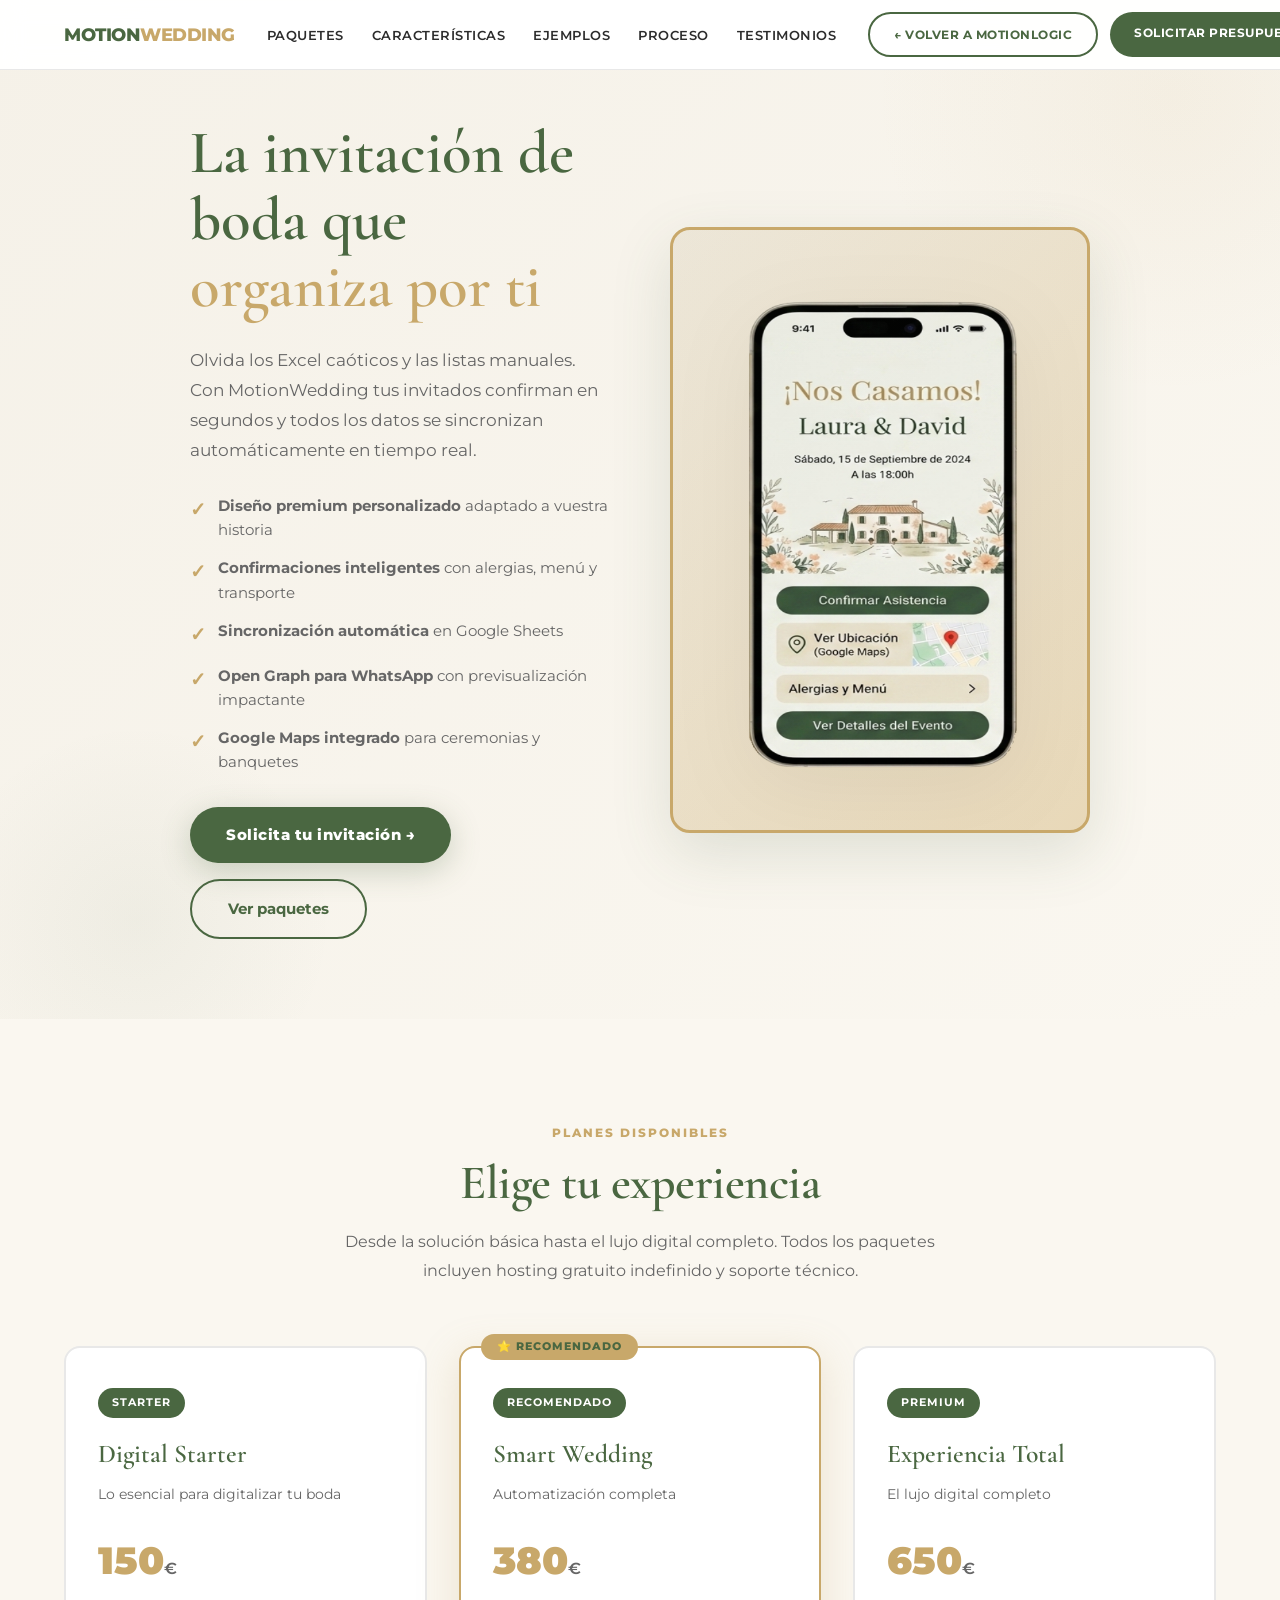
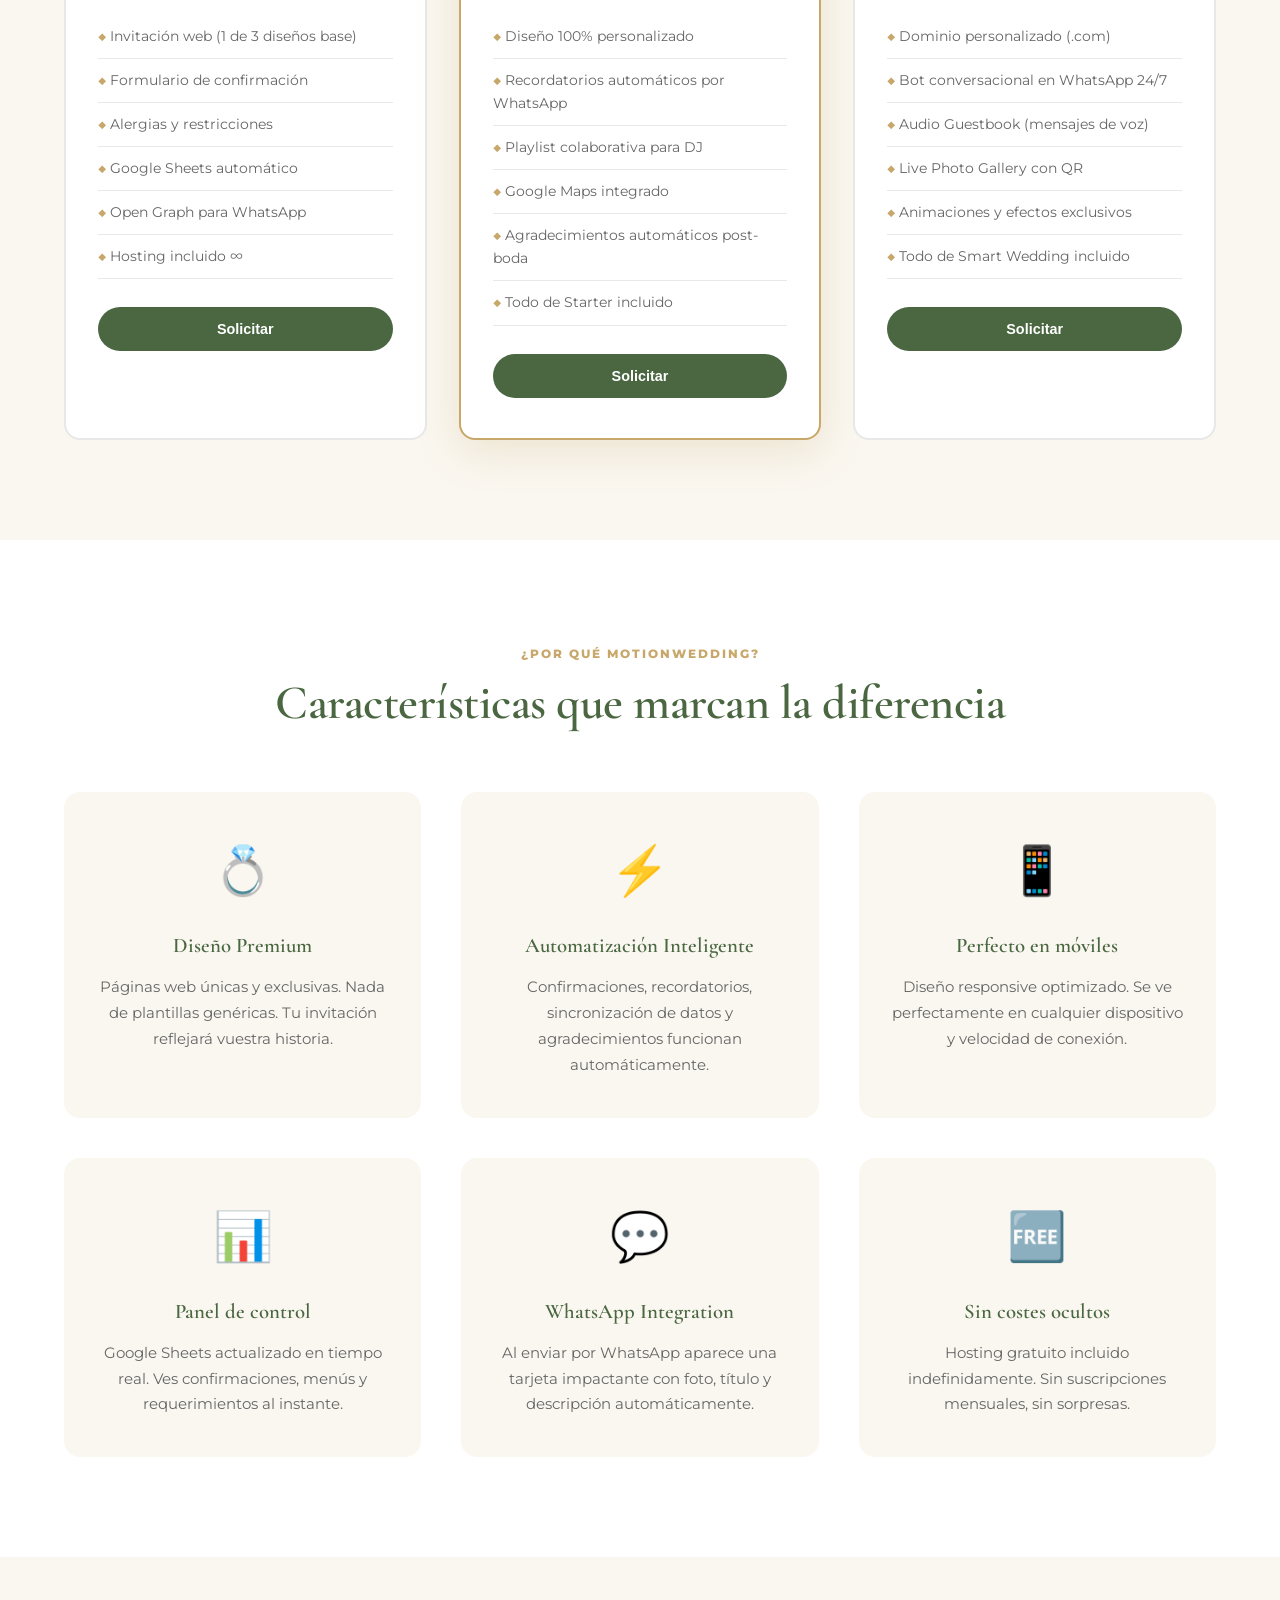
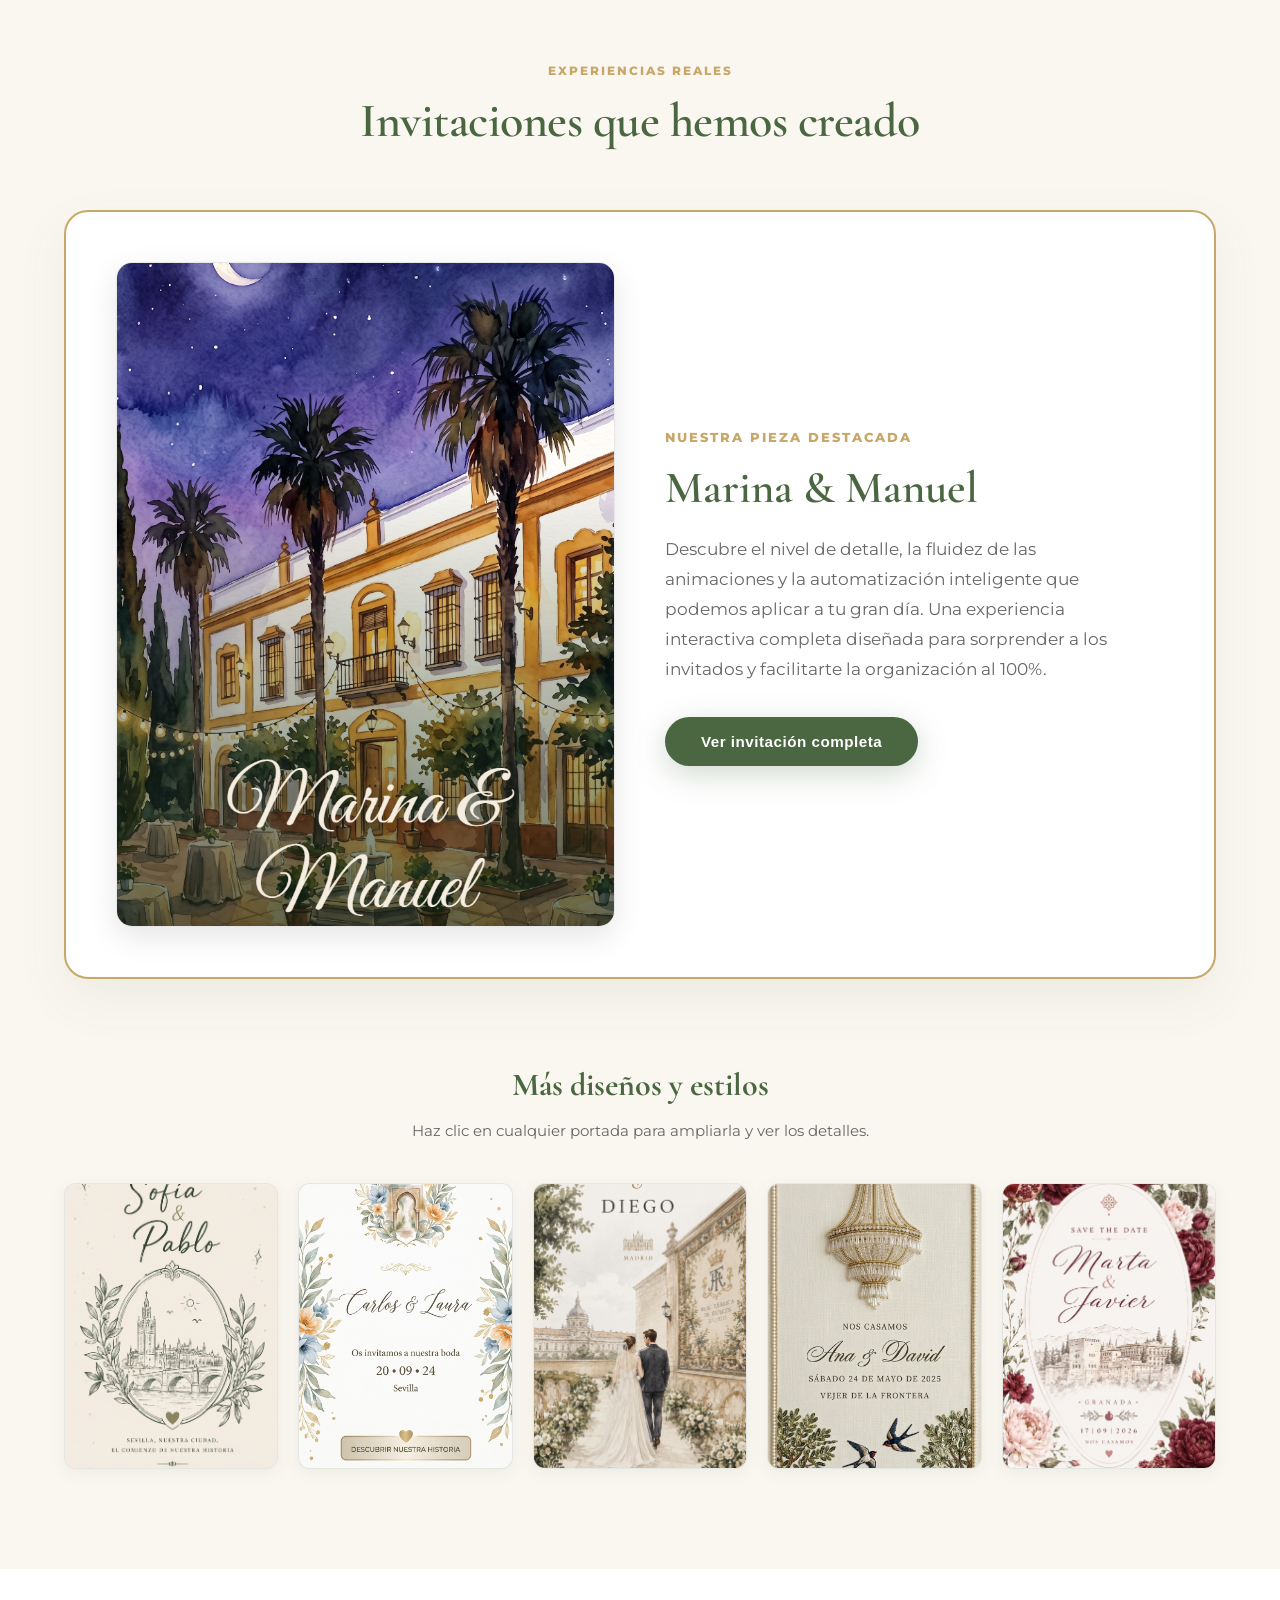
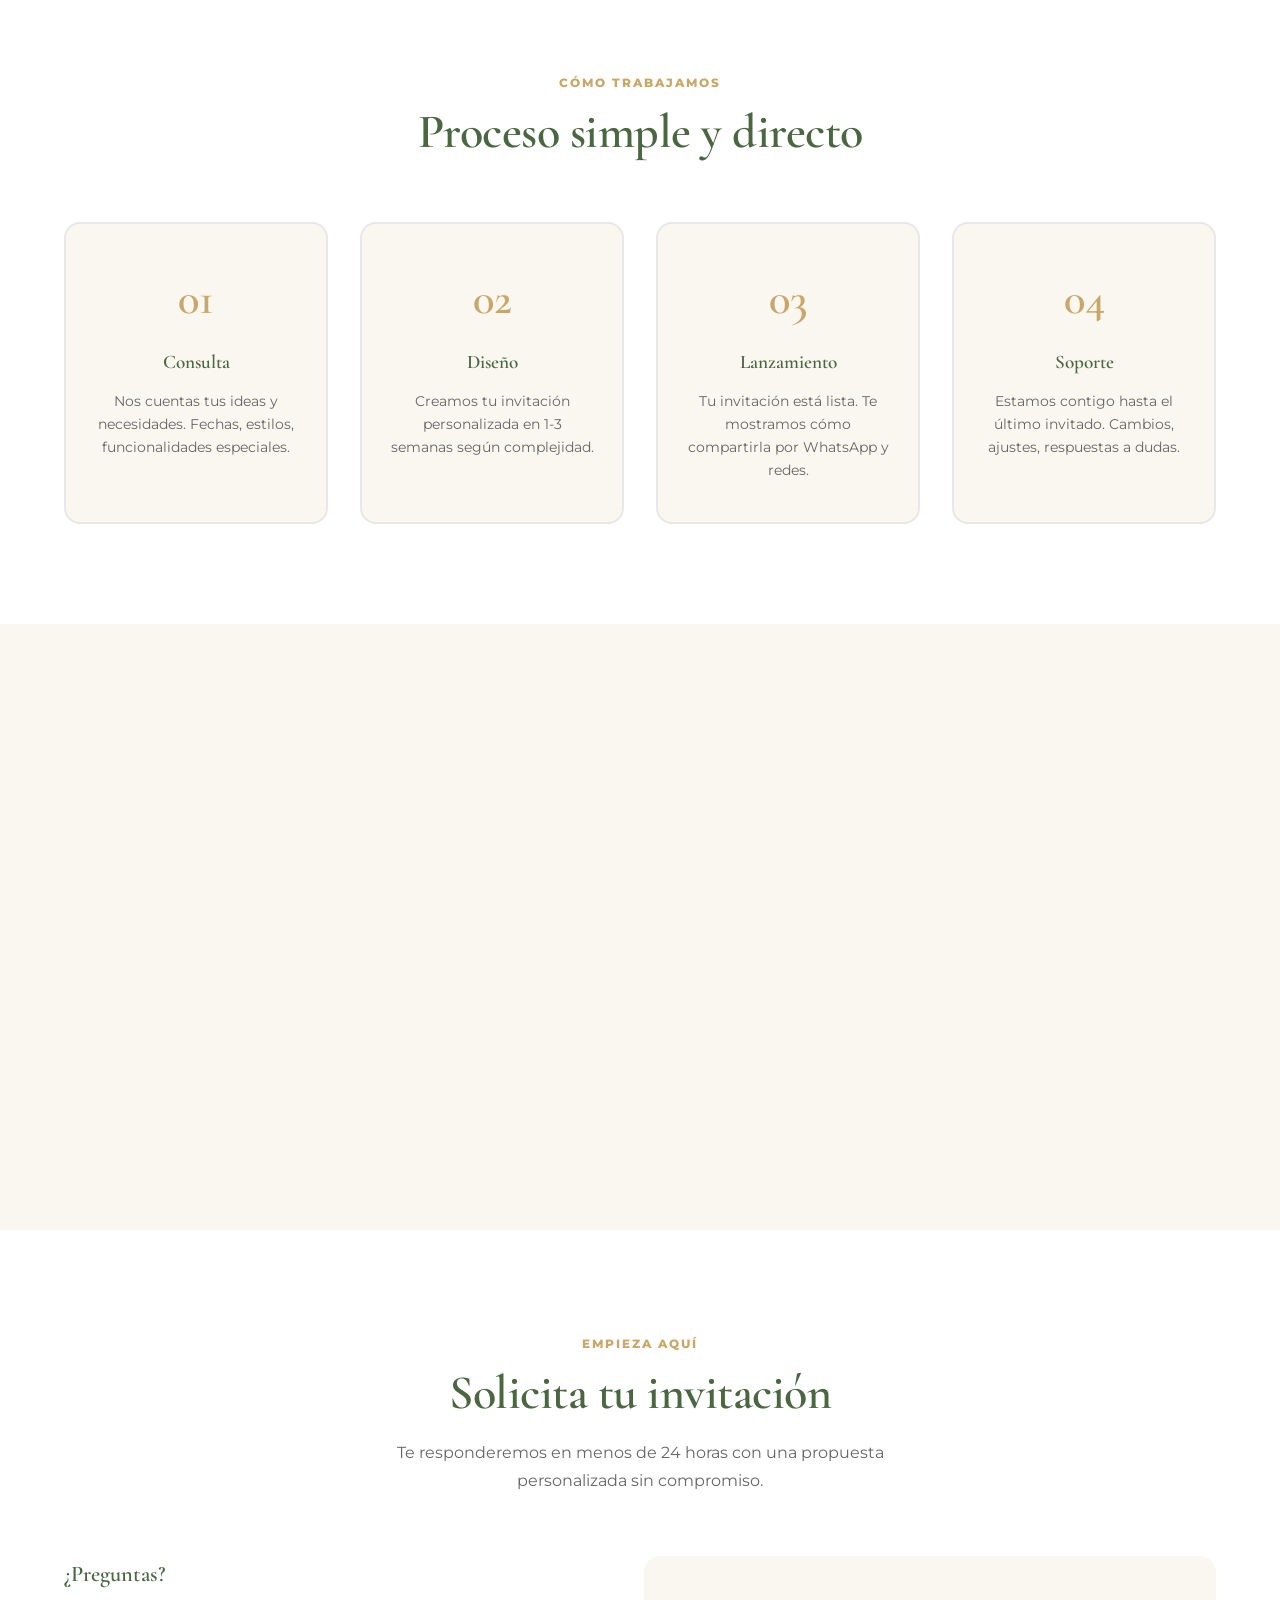
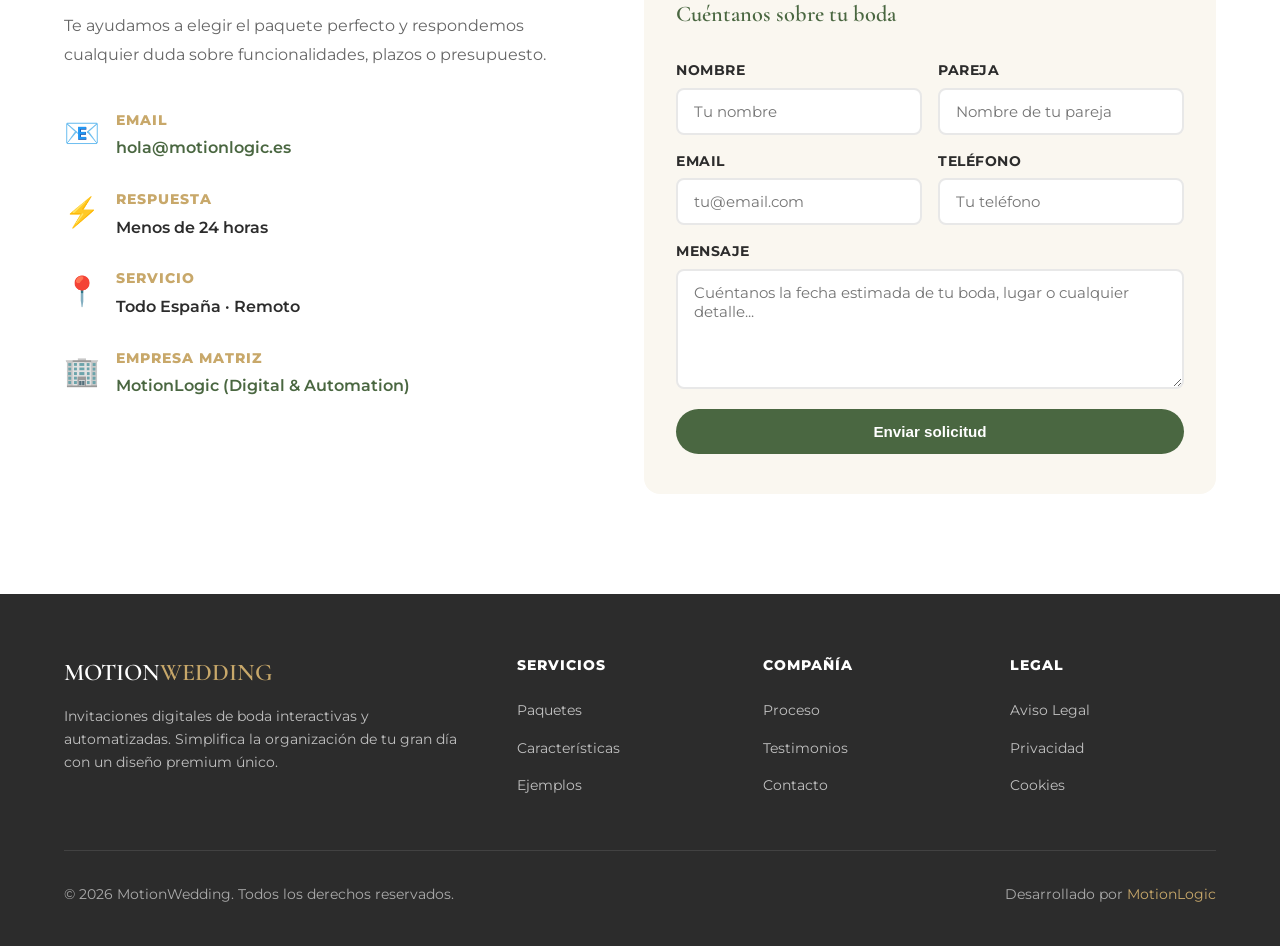
==== wedding/index.html @ b6415ea7 "Update index.html" ====
<!DOCTYPE html>
<html lang="es">
<head>
  <meta charset="UTF-8" />
  <meta name="viewport" content="width=device-width, initial-scale=1.0" />
  <title>MotionWedding · Invitaciones Digitales de Boda</title>
  <meta name="description" content="Invitaciones digitales interactivas para bodas. Diseño premium + confirmación automática + gestión de invitados en tiempo real. Desde 150€." />
  <meta name="theme-color" content="#4a6741" />
  <link rel="preconnect" href="https://fonts.googleapis.com" />
  <link href="https://fonts.googleapis.com/css2?family=Montserrat:wght@400;600;700;800;900&family=Cormorant+Garamond:ital,wght@0,400;0,600;1,400&display=swap" rel="stylesheet" />
  <style>
    *, *::before, *::after { box-sizing: border-box; margin: 0; padding: 0; }

    :root {
      --green: #4a6741;
      --green-dark: #3d5836;
      --green-light: #5a7a52;
      --gold: #C8A86A;
      --gold-dark: #b88820;
      --cream: #faf7f0;
      --cream-light: #f5f1e8;
      --dark: #2C2C2C;
      --gray: #E8E8E8;
      --gray-light: #F5F5F5;
      --white: #FFFFFF;
      --text: #666;
      --font-sans: 'Montserrat', sans-serif;
      --font-serif: 'Cormorant Garamond', serif;
    }

    html { scroll-behavior: smooth; }

    body {
      font-family: var(--font-sans);
      color: var(--dark);
      background: var(--white);
      line-height: 1.6;
      overflow-x: hidden;
    }

    /* ─── NAV ─────────────────────────────────── */
    nav {
      position: fixed; top: 0; left: 0; right: 0; z-index: 100;
      background: rgba(255,255,255,0.96);
      backdrop-filter: blur(12px);
      border-bottom: 1px solid var(--gray);
      display: grid;
      grid-template-columns: auto 1fr auto;
      align-items: center;
      gap: 32px;
      padding: 0 5%; height: 70px;
      transition: box-shadow .3s;
    }
    nav.scrolled { box-shadow: 0 4px 30px rgba(74,103,65,0.15); }
    .nav-logo { display: flex; align-items: center; gap: 12px; text-decoration: none; flex-shrink: 0; }
    .nav-logo-text { font-size: 1.15rem; font-weight: 800; color: var(--green); letter-spacing: -0.5px; white-space: nowrap; }
    .nav-logo-text span { color: var(--gold); }
    .nav-links { display: flex; gap: 28px; list-style: none; justify-content: center; }
    .nav-links a { text-decoration: none; color: var(--dark); font-size: .82rem; font-weight: 600; letter-spacing: .5px; text-transform: uppercase; transition: color .2s; white-space: nowrap; }
    .nav-links a:hover { color: var(--green); }
    .nav-cta-wrap { display: flex; justify-content: flex-end; flex-shrink: 0; }
    .nav-cta {
      background: var(--green); color: #fff; text-decoration: none;
      padding: 11px 24px; border-radius: 50px; font-size: .78rem;
      font-weight: 700; letter-spacing: .5px; text-transform: uppercase;
      transition: all .2s; white-space: nowrap;
    }
    .nav-cta:hover { background: var(--green-dark); transform: translateY(-1px); }
    .nav-back { background: transparent; color: var(--green); border: 2px solid var(--green); margin-right: 12px; }
    .nav-back:hover { background: var(--green); color: #fff; }

    /* ─── HERO ────────────────────────────────── */
    #hero {
      min-height: 100vh;
      background: linear-gradient(135deg, var(--cream-light) 0%, var(--cream) 100%);
      display: flex; align-items: center; justify-content: center;
      padding: 120px 5% 80px;
      position: relative; overflow: hidden;
    }
    .hero-bg-deco {
      position: absolute; inset: 0; pointer-events: none;
    }
    .hero-bg-deco::before {
      content: '';
      position: absolute; top: -20%; right: -15%;
      width: 600px; height: 600px; border-radius: 50%;
      background: radial-gradient(circle, rgba(200,168,106,0.08) 0%, transparent 70%);
    }
    .hero-bg-deco::after {
      content: '';
      position: absolute; bottom: -10%; left: -5%;
      width: 400px; height: 400px; border-radius: 50%;
      background: radial-gradient(circle, rgba(74,103,65,0.05) 0%, transparent 70%);
    }
    .hero-content { position: relative; z-index: 2; max-width: 900px; display: grid; grid-template-columns: 1fr 1fr; gap: 60px; align-items: center; }
    .hero-text h1 {
      font-family: var(--font-serif);
      font-size: clamp(2.4rem, 5vw, 3.8rem);
      font-weight: 600; color: var(--green); line-height: 1.1;
      margin-bottom: 24px;
    }
    .hero-text .accent { color: var(--gold); }
    .hero-sub {
      font-size: 1.05rem; color: var(--text);
      margin-bottom: 28px; line-height: 1.8;
    }
    .hero-features { list-style: none; margin-bottom: 32px; }
    .hero-features li { display: flex; gap: 12px; margin-bottom: 14px; align-items: flex-start; }
    .hero-features li::before { content: '✓'; color: var(--gold); font-weight: 900; font-size: 1.2rem; flex-shrink: 0; }
    .hero-features li span { color: var(--text); font-size: .95rem; }
    .hero-buttons { display: flex; gap: 16px; flex-wrap: wrap; }
    .btn-primary {
      display: inline-flex; align-items: center; gap: 8px;
      background: var(--green); color: #fff;
      padding: 16px 36px; border-radius: 50px;
      font-size: .95rem; font-weight: 800; letter-spacing: .5px;
      text-decoration: none; transition: all .25s;
      box-shadow: 0 8px 30px rgba(74,103,65,0.25);
      border: none; cursor: pointer;
    }
    .btn-primary:hover { background: var(--green-dark); transform: translateY(-3px); box-shadow: 0 12px 40px rgba(74,103,65,0.35); }
    .btn-secondary {
      display: inline-flex; align-items: center; gap: 8px;
      background: transparent; color: var(--green);
      padding: 16px 36px; border-radius: 50px;
      font-size: .95rem; font-weight: 700;
      text-decoration: none; transition: all .25s;
      border: 2px solid var(--green);
    }
    .btn-secondary:hover { background: var(--green); color: #fff; }
    
    .hero-image {
      position: relative; border-radius: 20px; overflow: hidden;
      background: linear-gradient(135deg, #f5ede0, #e8d8b8);
      border: 3px solid var(--gold);
      box-shadow: 0 20px 60px rgba(74,103,65,0.15);
      display: flex; align-items: center; justify-content: center;
      min-height: 500px;
    }
    .hero-image::after {
      content: '';
      position: absolute; inset: 0;
      background: linear-gradient(135deg, rgba(74,103,65,0.05) 0%, transparent 100%);
      pointer-events: none;
    }

    /* ─── SECTION BASE ────────────────────────── */
    section { padding: 100px 5%; }
    .section-label {
      display: inline-block; color: var(--gold);
      font-size: .75rem; font-weight: 800; letter-spacing: 2px;
      text-transform: uppercase; margin-bottom: 12px;
    }
    .section-title {
      font-family: var(--font-serif);
      font-size: clamp(2rem, 4vw, 3rem); font-weight: 600;
      color: var(--green); line-height: 1.2; letter-spacing: -0.5px;
      margin-bottom: 16px;
    }
    .section-subtitle {
      font-size: 1rem; color: var(--text); max-width: 600px; line-height: 1.8;
    }
    .section-header { margin-bottom: 60px; }
    .section-header.centered { text-align: center; }
    .section-header.centered .section-subtitle { margin: 0 auto; }

    /* ─── PAQUETES ────────────────────────────── */
    #paquetes { background: var(--cream); }
    .packages-grid {
      display: grid; grid-template-columns: repeat(auto-fit, minmax(320px, 1fr)); gap: 32px; margin-top: 60px;
    }
    .package-card {
      background: var(--white); border-radius: 16px; padding: 40px 32px;
      border: 2px solid var(--gray); transition: all .3s;
      position: relative;
    }
    .package-card:hover { transform: translateY(-8px); border-color: var(--gold); box-shadow: 0 20px 60px rgba(200,168,106,0.2); }
    .package-card.featured {
      border-color: var(--gold);
      box-shadow: 0 10px 40px rgba(200,168,106,0.25);
      transform: scale(1.02);
    }
    .package-card.featured::before {
      content: '⭐ RECOMENDADO';
      position: absolute; top: -14px; left: 20px;
      background: var(--gold); color: var(--green);
      padding: 4px 16px; border-radius: 20px;
      font-size: .7rem; font-weight: 800; letter-spacing: 1px;
    }
    .package-badge { display: inline-block; background: var(--green); color: #fff; padding: 6px 14px; border-radius: 20px; font-size: .7rem; font-weight: 700; letter-spacing: 1px; text-transform: uppercase; margin-bottom: 16px; }
    .package-name {
      font-family: var(--font-serif);
      font-size: 1.6rem; font-weight: 600; color: var(--green); margin-bottom: 8px;
    }
    .package-desc { font-size: .9rem; color: var(--text); margin-bottom: 24px; }
    .package-price { font-size: 2.4rem; font-weight: 900; color: var(--gold); margin-bottom: 24px; }
    .package-price span { font-size: 1rem; color: var(--text); font-weight: 600; }
    .package-features { list-style: none; margin-bottom: 28px; }
    .package-features li { padding: 10px 0; border-bottom: 1px solid var(--gray); font-size: .9rem; color: var(--text); }
    .package-features li::before { content: '◆ '; color: var(--gold); font-weight: 700; }
    .package-cta {
      background: var(--green); color: #fff; border: none;
      padding: 14px 28px; border-radius: 50px; font-size: .9rem;
      font-weight: 700; cursor: pointer; transition: all .3s; width: 100%;
    }
    .package-cta:hover { background: var(--green-dark); transform: translateY(-2px); }

    /* ─── CARACTERISTICAS ─────────────────────── */
    #caracteristicas { background: var(--white); }
    .features-grid {
      display: grid; grid-template-columns: repeat(auto-fit, minmax(280px, 1fr)); gap: 40px; margin-top: 60px;
    }
    .feature-card {
      text-align: center; padding: 40px 32px;
      border-radius: 16px; background: var(--cream);
      transition: all .3s;
    }
    .feature-card:hover { transform: translateY(-6px); background: var(--cream-light); }
    .feature-icon { font-size: 3rem; margin-bottom: 20px; }
    .feature-title {
      font-family: var(--font-serif);
      font-size: 1.3rem; font-weight: 600; color: var(--green); margin-bottom: 12px;
    }
    .feature-desc { font-size: .95rem; color: var(--text); line-height: 1.7; }

    /* ─── NUEVA GALERÍA (JERARQUÍA VISUAL) ────── */
    #galeria { background: var(--cream); }
    
    /* 1. Invitación Destacada */
    .gallery-featured {
      display: grid;
      grid-template-columns: 1fr 1fr;
      gap: 50px;
      align-items: center;
      background: var(--white);
      border-radius: 24px;
      padding: 50px;
      border: 2px solid var(--gold);
      box-shadow: 0 20px 50px rgba(74,103,65,0.08);
      margin-bottom: 80px;
    }
    .featured-image-container {
      position: relative;
      border-radius: 16px;
      overflow: hidden;
      aspect-ratio: 3/4;
      background: var(--gray-light);
      cursor: pointer;
      box-shadow: 0 10px 30px rgba(0,0,0,0.1);
      display: flex;
      align-items: center;
      justify-content: center;
      border: 1px solid var(--gray);
    }
    .featured-image-container img { width: 100%; height: 100%; object-fit: cover; display: block; }
    
    .featured-overlay {
      position: absolute; inset: 0;
      background: rgba(74,103,65,0.85); display: flex;
      align-items: center; justify-content: center;
      color: #fff; opacity: 0; transition: opacity .3s;
    }
    .featured-image-container:hover .featured-overlay { opacity: 1; }
    .featured-overlay-text { font-size: 1rem; font-weight: 700; letter-spacing: 1px; text-transform: uppercase; color: var(--gold); }
    
    .featured-info { padding-right: 20px; }
    .featured-badge-text { display: inline-block; color: var(--gold); font-size: .8rem; font-weight: 800; letter-spacing: 2px; text-transform: uppercase; margin-bottom: 16px; }
    .featured-info h3 { font-family: var(--font-serif); font-size: 2.8rem; font-weight: 600; color: var(--green); margin-bottom: 20px; line-height: 1.1; }
    .featured-info p { font-size: 1.05rem; color: var(--text); line-height: 1.8; margin-bottom: 32px; }

    /* 2. Resto de invitaciones (Más pequeñas) */
    .more-examples-header {
      text-align: center;
      margin-bottom: 40px;
    }
    .more-examples-header h3 {
      font-family: var(--font-serif);
      font-size: 2rem;
      color: var(--green);
      margin-bottom: 8px;
    }
    .more-examples-header p {
      color: var(--text);
      font-size: .95rem;
    }

    .gallery-grid {
      display: grid;
      grid-template-columns: repeat(auto-fit, minmax(200px, 1fr));
      gap: 20px;
    }
    .gallery-item {
      border-radius: 12px; overflow: hidden; aspect-ratio: 3/4;
      background: var(--gray-light); position: relative;
      transition: transform .3s;
      border: 1px solid rgba(74,103,65,0.1);
      box-shadow: 0 4px 15px rgba(74,103,65,0.08);
      cursor: pointer;
    }
    .gallery-item:hover { transform: scale(1.05); box-shadow: 0 8px 25px rgba(74,103,65,0.15); }
    .gallery-item img { width: 100%; height: 100%; object-fit: cover; display: block; }
    
    .gallery-item-overlay {
      position: absolute; inset: 0;
      background: rgba(74,103,65,0.85); display: flex;
      flex-direction: column;
      align-items: center; justify-content: center;
      color: #fff; opacity: 0;
      transition: opacity .3s;
      gap: 12px;
    }
    .gallery-item:hover .gallery-item-overlay { opacity: 1; }
    .gallery-item-overlay-title { font-family: var(--font-serif); font-size: 1.1rem; font-weight: 600; }
    .gallery-item-overlay-action { font-size: .8rem; letter-spacing: 1px; text-transform: uppercase; font-weight: 700; color: var(--gold); }

    /* ─── PROCESO ────────────────────────────── */
    #proceso { background: var(--white); }
    .process-grid {
      display: grid; grid-template-columns: repeat(auto-fit, minmax(240px, 1fr)); gap: 32px; margin-top: 60px;
    }
    .process-step {
      background: var(--cream); border-radius: 16px; padding: 40px 28px;
      text-align: center; border: 2px solid var(--gray);
      transition: all .3s;
    }
    .process-step:hover { border-color: var(--gold); transform: translateY(-6px); }
    .step-num { font-family: var(--font-serif); font-size: 2.8rem; font-weight: 600; color: var(--gold); margin-bottom: 12px; }
    .step-title { font-family: var(--font-serif); font-size: 1.2rem; font-weight: 600; color: var(--green); margin-bottom: 12px; }
    .step-desc { font-size: .9rem; color: var(--text); line-height: 1.6; }

    /* ─── TESTIMONIOS ─────────────────────────── */
    #testimonios { background: var(--cream); }
    .testimonios-grid {
      display: grid; grid-template-columns: repeat(auto-fit, minmax(300px, 1fr)); gap: 32px; margin-top: 60px;
    }
    .testimonial-card {
      background: var(--white); border-radius: 16px; padding: 36px 28px;
      border-left: 4px solid var(--gold);
    }
    .testimonial-text { font-size: .95rem; color: var(--text); margin-bottom: 20px; font-style: italic; line-height: 1.8; }
    .testimonial-author { font-weight: 700; color: var(--green); }
    .testimonial-detail { font-size: .85rem; color: var(--gold); margin-top: 4px; }

    /* ─── CONTACTO ──────────────────────────── */
    #contacto { background: var(--white); }
    .contact-wrapper {
      display: grid; grid-template-columns: 1fr 1fr; gap: 60px; margin-top: 60px;
    }
    .contact-info h3 { font-family: var(--font-serif); font-size: 1.4rem; font-weight: 600; color: var(--green); margin-bottom: 20px; }
    .contact-info > p { color: var(--text); margin-bottom: 40px; line-height: 1.8; }
    .contact-items { display: flex; flex-direction: column; gap: 28px; }
    .contact-item { display: flex; gap: 16px; }
    .contact-icon { font-size: 1.8rem; flex-shrink: 0; }
    .contact-item-text .label { font-size: .85rem; color: var(--gold); font-weight: 800; letter-spacing: 1px; text-transform: uppercase; margin-bottom: 4px; }
    .contact-item-text .value { font-size: 1rem; font-weight: 600; color: var(--dark); }
    .contact-item-text a { color: var(--green); text-decoration: none; transition: color .2s; }
    .contact-item-text a:hover { color: var(--gold); }
    .contact-form { background: var(--cream); border-radius: 16px; padding: 40px 32px; }
    .contact-form h3 { font-family: var(--font-serif); font-size: 1.4rem; font-weight: 600; color: var(--green); margin-bottom: 28px; }
    .form-row { display: grid; grid-template-columns: 1fr 1fr; gap: 16px; margin-bottom: 16px; }
    .form-group { display: flex; flex-direction: column; }
    .form-group label { font-size: .85rem; font-weight: 700; color: var(--dark); margin-bottom: 6px; letter-spacing: .5px; text-transform: uppercase; }
    .form-group input, .form-group select, .form-group textarea {
      padding: 12px 16px; border: 2px solid var(--gray); border-radius: 8px;
      font-family: var(--font-sans); font-size: .95rem; transition: border .2s;
    }
    .form-group input:focus, .form-group select:focus, .form-group textarea:focus { outline: none; border-color: var(--green); }
    .form-group textarea { resize: vertical; min-height: 120px; }
    .btn-submit {
      background: var(--green); color: #fff; border: none;
      padding: 14px 28px; border-radius: 50px; font-size: .95rem;
      font-weight: 700; cursor: pointer; transition: all .3s; width: 100%;
    }
    .btn-submit:hover { background: var(--green-dark); transform: translateY(-2px); }

    /* ─── FOOTER ───────────────────────────── */
    footer { background: var(--dark); color: #fff; padding: 60px 5% 40px; }
    .footer-content { display: grid; grid-template-columns: 2fr 1fr 1fr 1fr; gap: 40px; margin-bottom: 40px; }
    .footer-logo { font-family: var(--font-serif); font-size: 1.5rem; font-weight: 600; margin-bottom: 12px; }
    .footer-logo span { color: var(--gold); }
    .footer-desc { font-size: .9rem; color: rgba(255,255,255,0.7); line-height: 1.6; margin-bottom: 20px; }
    .footer-socials { display: flex; gap: 12px; }
    .social-btn { width: 40px; height: 40px; border-radius: 50%; background: rgba(255,255,255,0.1); display: flex; align-items: center; justify-content: center; text-decoration: none; color: #fff; font-weight: 700; transition: all .3s; }
    .social-btn:hover { background: var(--gold); color: var(--green); }
    .footer-col h4 { font-size: .9rem; font-weight: 800; letter-spacing: 1px; text-transform: uppercase; margin-bottom: 20px; }
    .footer-col ul { list-style: none; }
    .footer-col ul li { margin-bottom: 12px; }
    .footer-col ul li a { color: rgba(255,255,255,0.7); text-decoration: none; font-size: .9rem; transition: color .2s; }
    .footer-col ul li a:hover { color: var(--gold); }
    .footer-bottom {
      display: flex; justify-content: space-between; align-items: center;
      padding-top: 32px; border-top: 1px solid rgba(255,255,255,0.1);
      font-size: .9rem; color: rgba(255,255,255,0.6);
    }
    .footer-bottom a { color: var(--gold); text-decoration: none; }

    /* ─── MODALES (IFRAME E IMAGEN) ──────────── */
    .modal-base {
      display: none; position: fixed; inset: 0;
      background: rgba(0, 0, 0, 0.8); z-index: 9999;
      align-items: center; justify-content: center;
      padding: 20px; backdrop-filter: blur(5px);
    }
    .modal-base.activo { display: flex; animation: fadeIn 0.4s ease; }
    
    @keyframes fadeIn { from { opacity: 0; } to { opacity: 1; } }
    @keyframes slideUp { from { transform: translateY(50px); opacity: 0; } to { transform: translateY(0); opacity: 1; } }

    /* Modal Iframe - Rediseñado en Formato Vertical de Móvil */
    .modal-content-iframe {
      position: relative; background: #fff; border-radius: 24px;
      width: 100%; max-width: 420px; height: 85vh; /* Formato vertical óptimo */
      display: flex; flex-direction: column;
      box-shadow: 0 20px 60px rgba(0, 0, 0, 0.4);
      animation: slideUp 0.4s ease;
      overflow: hidden;
      border: 6px solid #2c2c2c; /* Marco sutil simulando un terminal o pantalla */
    }
    .modal-header { padding: 18px 20px; border-bottom: 1px solid rgba(90, 122, 82, 0.15); background: var(--cream); }
    .modal-header h3 { font-family: var(--font-serif); font-size: 1.3rem; color: #2a3828; margin: 0; text-align: center; }
    .modal-iframe { flex: 1; border: none; border-radius: 0 0 18px 18px; }

    /* Modal Imagen */
    .modal-content-imagen {
      position: relative;
      max-width: 90vw;
      max-height: 90vh;
      display: flex;
      justify-content: center;
      align-items: center;
      animation: slideUp 0.4s ease;
    }
    .modal-content-imagen img {
      max-width: 100%;
      max-height: 85vh;
      border-radius: 12px;
      box-shadow: 0 20px 60px rgba(0, 0, 0, 0.5);
      object-fit: contain;
    }

    /* Botón de cierre genérico */
    .modal-close {
      position: absolute; top: -15px; right: -15px;
      width: 40px; height: 40px; border: none;
      background: #fff; color: var(--dark);
      font-size: 1.5rem; cursor: pointer; border-radius: 50%;
      display: flex; align-items: center; justify-content: center;
      transition: all 0.2s; z-index: 10001;
      box-shadow: 0 4px 15px rgba(0,0,0,0.2);
    }
    .modal-close:hover { background: var(--gold); color: #fff; transform: scale(1.1); }
    
    /* Ajuste de posición del botón para el modal iframe vertical */
    .modal-content-iframe .modal-close { top: 12px; right: 16px; background: rgba(42, 56, 40, 0.08); box-shadow: none; width: 34px; height: 34px; font-size: 1.2rem; }
    .modal-content-iframe .modal-close:hover { background: rgba(42, 56, 40, 0.15); color: var(--dark); }

    /* ─── ANIMATIONS ──────────────────────────── */
    .fade-up { opacity: 0; transform: translateY(40px); }
    .fade-up.visible { opacity: 1; transform: translateY(0); transition: opacity 0.6s ease, transform 0.6s ease; }

    /* ─── RESPONSIVE ────────────────────────── */
    @media (max-width: 768px) {
      nav { gap: 16px; padding: 0 4%; }
      .nav-links { gap: 16px; display: none; }
      section { padding: 60px 4%; }
      .hero-content { grid-template-columns: 1fr; gap: 40px; }
      .hero-image { min-height: 350px; }
      .contact-wrapper { grid-template-columns: 1fr; }
      .footer-content { grid-template-columns: 1fr 1fr; gap: 28px; }
      .form-row { grid-template-columns: 1fr; }
      .section-title { font-size: 1.8rem; }
      .hero-text h1 { font-size: 2rem; }
      .gallery-featured { grid-template-columns: 1fr; padding: 30px; gap: 30px; }
      .featured-info h3 { font-size: 2.2rem; }
    }
  </style>
</head>
<body>

<!-- NAV -->
<nav id="navbar">
  <a href="https://motionlogic.es" class="nav-logo">
    <div class="nav-logo-text">MOTION<span>WEDDING</span></div>
  </a>
  <ul class="nav-links">
    <li><a href="#paquetes">Paquetes</a></li>
    <li><a href="#caracteristicas">Características</a></li>
    <li><a href="#galeria">Ejemplos</a></li>
    <li><a href="#proceso">Proceso</a></li>
    <li><a href="#testimonios">Testimonios</a></li>
  </ul>
  <div class="nav-cta-wrap">
    <a href="https://motionlogic.es" class="nav-cta nav-back">← Volver a MotionLogic</a>
    <a href="#contacto" class="nav-cta">Solicitar presupuesto</a>
  </div>
</nav>

<!-- HERO -->
<section id="hero">
  <div class="hero-bg-deco"></div>
  <div class="hero-content">
    <div class="hero-text">
      <h1>La invitación de boda que <span class="accent">organiza por ti</span></h1>
      <p class="hero-sub">Olvida los Excel caóticos y las listas manuales. Con MotionWedding tus invitados confirman en segundos y todos los datos se sincronizan automáticamente en tiempo real.</p>
      <ul class="hero-features">
        <li><span><strong>Diseño premium personalizado</strong> adaptado a vuestra historia</span></li>
        <li><span><strong>Confirmaciones inteligentes</strong> con alergias, menú y transporte</span></li>
        <li><span><strong>Sincronización automática</strong> en Google Sheets</span></li>
        <li><span><strong>Open Graph para WhatsApp</strong> con previsualización impactante</span></li>
        <li><span><strong>Google Maps integrado</strong> para ceremonias y banquetes</span></li>
      </ul>
      <div class="hero-buttons">
        <a href="#contacto" class="btn-primary">Solicita tu invitación →</a>
        <a href="#paquetes" class="btn-secondary">Ver paquetes</a>
      </div>
    </div>
    <div class="hero-image">
      <img src="mockup.png" alt="Mockup de invitación digital de boda en iPhone" style="width: 100%; height: auto; max-height: 600px; display: block; margin: 0 auto; filter: drop-shadow(0 20px 40px rgba(0,0,0,0.05));" />
    </div>
  </div>
</section>

<!-- PAQUETES -->
<section id="paquetes">
  <div class="section-header centered fade-up">
    <span class="section-label">Planes disponibles</span>
    <h2 class="section-title">Elige tu experiencia</h2>
    <p class="section-subtitle">Desde la solución básica hasta el lujo digital completo. Todos los paquetes incluyen hosting gratuito indefinido y soporte técnico.</p>
  </div>
  <div class="packages-grid">
    <div class="package-card fade-up">
      <div class="package-badge">STARTER</div>
      <div class="package-name">Digital Starter</div>
      <p class="package-desc">Lo esencial para digitalizar tu boda</p>
      <div class="package-price">150<span>€</span></div>
      <ul class="package-features">
        <li>Invitación web (1 de 3 diseños base)</li>
        <li>Formulario de confirmación</li>
        <li>Alergias y restricciones</li>
        <li>Google Sheets automático</li>
        <li>Open Graph para WhatsApp</li>
        <li>Hosting incluido ∞</li>
      </ul>
      <button class="package-cta">Solicitar</button>
    </div>
    <div class="package-card featured fade-up">
      <div class="package-badge">RECOMENDADO</div>
      <div class="package-name">Smart Wedding</div>
      <p class="package-desc">Automatización completa</p>
      <div class="package-price">380<span>€</span></div>
      <ul class="package-features">
        <li>Diseño 100% personalizado</li>
        <li>Recordatorios automáticos por WhatsApp</li>
        <li>Playlist colaborativa para DJ</li>
        <li>Google Maps integrado</li>
        <li>Agradecimientos automáticos post-boda</li>
        <li>Todo de Starter incluido</li>
      </ul>
      <button class="package-cta">Solicitar</button>
    </div>
    <div class="package-card fade-up">
      <div class="package-badge">PREMIUM</div>
      <div class="package-name">Experiencia Total</div>
      <p class="package-desc">El lujo digital completo</p>
      <div class="package-price">650<span>€</span></div>
      <ul class="package-features">
        <li>Dominio personalizado (.com)</li>
        <li>Bot conversacional en WhatsApp 24/7</li>
        <li>Audio Guestbook (mensajes de voz)</li>
        <li>Live Photo Gallery con QR</li>
        <li>Animaciones y efectos exclusivos</li>
        <li>Todo de Smart Wedding incluido</li>
      </ul>
      <button class="package-cta">Solicitar</button>
    </div>
  </div>
</section>

<!-- CARACTERÍSTICAS -->
<section id="caracteristicas">
  <div class="section-header centered fade-up">
    <span class="section-label">¿Por qué MotionWedding?</span>
    <h2 class="section-title">Características que marcan la diferencia</h2>
  </div>
  <div class="features-grid">
    <div class="feature-card fade-up">
      <div class="feature-icon">💍</div>
      <div class="feature-title">Diseño Premium</div>
      <p class="feature-desc">Páginas web únicas y exclusivas. Nada de plantillas genéricas. Tu invitación reflejará vuestra historia.</p>
    </div>
    <div class="feature-card fade-up">
      <div class="feature-icon">⚡</div>
      <div class="feature-title">Automatización Inteligente</div>
      <p class="feature-desc">Confirmaciones, recordatorios, sincronización de datos y agradecimientos funcionan automáticamente.</p>
    </div>
    <div class="feature-card fade-up">
      <div class="feature-icon">📱</div>
      <div class="feature-title">Perfecto en móviles</div>
      <p class="feature-desc">Diseño responsive optimizado. Se ve perfectamente en cualquier dispositivo y velocidad de conexión.</p>
    </div>
    <div class="feature-card fade-up">
      <div class="feature-icon">📊</div>
      <div class="feature-title">Panel de control</div>
      <p class="feature-desc">Google Sheets actualizado en tiempo real. Ves confirmaciones, menús y requerimientos al instante.</p>
    </div>
    <div class="feature-card fade-up">
      <div class="feature-icon">💬</div>
      <div class="feature-title">WhatsApp Integration</div>
      <p class="feature-desc">Al enviar por WhatsApp aparece una tarjeta impactante con foto, título y descripción automáticamente.</p>
    </div>
    <div class="feature-card fade-up">
      <div class="feature-icon">🆓</div>
      <div class="feature-title">Sin costes ocultos</div>
      <p class="feature-desc">Hosting gratuito incluido indefinidamente. Sin suscripciones mensuales, sin sorpresas.</p>
    </div>
  </div>
</section>

<!-- NUEVA GALERÍA DE EJEMPLOS CON JERARQUÍA -->
<section id="galeria">
  <div class="section-header centered fade-up">
    <span class="section-label">Experiencias Reales</span>
    <h2 class="section-title">Invitaciones que hemos creado</h2>
  </div>

  <!-- 1. INVITACIÓN DESTACADA (MARINA & MANUEL - CON PORTADA1.PNG) -->
  <div class="gallery-featured fade-up">
    <!-- Contenedor izquierdo: Imagen de portada real que abre la demo -->
    <div class="featured-image-container" onclick="abrirModalInteractiva('demo.html', 'Marina & Manuel · Septiembre 2026')">
      <img src="portada1.png" alt="Invitación Marina & Manuel" />
      <div class="featured-overlay">
        <div class="featured-overlay-text">Ver experiencia interactiva →</div>
      </div>
    </div>
    
    <!-- Contenedor derecho: Información -->
    <div class="featured-info">
      <div class="featured-badge-text">Nuestra pieza destacada</div>
      <h3>Marina & Manuel</h3>
      <p>Descubre el nivel de detalle, la fluidez de las animaciones y la automatización inteligente que podemos aplicar a tu gran día. Una experiencia interactiva completa diseñada para sorprender a los invitados y facilitarte la organización al 100%.</p>
      <button class="btn-primary" onclick="abrirModalInteractiva('demo.html', 'Marina & Manuel · Septiembre 2026')">
        Ver invitación completa
      </button>
    </div>
  </div>

  <!-- 2. MÁS EJEMPLOS -->
  <div class="more-examples-header fade-up">
    <h3>Más diseños y estilos</h3>
    <p>Haz clic en cualquier portada para ampliarla y ver los detalles.</p>
  </div>
  
  <div class="gallery-grid fade-up">
    <div class="gallery-item" onclick="abrirModalImagen('sofiapablo.png')">
      <img src="sofiapablo.png" alt="Portada Sofía & Pablo" />
      <div class="gallery-item-overlay">
        <div class="gallery-item-overlay-title">Sofía & Pablo</div>
        <div class="gallery-item-overlay-action">🔍 Ampliar portada</div>
      </div>
    </div>
    
    <div class="gallery-item" onclick="abrirModalImagen('carloslaura.png')">
      <img src="carloslaura.png" alt="Portada Carlos & Laura" />
      <div class="gallery-item-overlay">
        <div class="gallery-item-overlay-title">Carlos & Laura</div>
        <div class="gallery-item-overlay-action">🔍 Ampliar portada</div>
      </div>
    </div>
    
    <div class="gallery-item" onclick="abrirModalImagen('saradiego.png')">
      <img src="saradiego.png" alt="Portada Sara & Diego" />
      <div class="gallery-item-overlay">
        <div class="gallery-item-overlay-title">Sara & Diego</div>
        <div class="gallery-item-overlay-action">🔍 Ampliar portada</div>
      </div>
    </div>
    
    <div class="gallery-item" onclick="abrirModalImagen('anadavid.png')">
      <img src="anadavid.png" alt="Portada Ana & David" />
      <div class="gallery-item-overlay">
        <div class="gallery-item-overlay-title">Ana & David</div>
        <div class="gallery-item-overlay-action">🔍 Ampliar portada</div>
      </div>
    </div>

    <div class="gallery-item" onclick="abrirModalImagen('martajavier.png')">
      <img src="martajavier.png" alt="Portada Marta & Javier" />
      <div class="gallery-item-overlay">
        <div class="gallery-item-overlay-title">Marta & Javier</div>
        <div class="gallery-item-overlay-action">🔍 Ampliar portada</div>
      </div>
    </div>
  </div>
</section>

<!-- MODAL 1: PARA INVITACIONES INTERACTIVAS (IFRAME VERTICAL) -->
<div id="modal-interactiva" class="modal-base">
  <div class="modal-content-iframe">
    <button class="modal-close" onclick="cerrarModalInteractiva()">✕</button>
    <div class="modal-header">
      <h3 id="modal-titulo">Invitación</h3>
    </div>
    <iframe id="modal-iframe" src="" class="modal-iframe"></iframe>
  </div>
</div>

<!-- MODAL 2: PARA AMPLIAR IMÁGENES ESTÁTICAS -->
<div id="modal-imagen" class="modal-base">
  <div class="modal-content-imagen">
    <button class="modal-close" onclick="cerrarModalImagen()">✕</button>
    <img id="modal-img-src" src="" alt="Portada de invitación ampliada" />
  </div>
</div>

<!-- PROCESO -->
<section id="proceso">
  <div class="section-header centered fade-up">
    <span class="section-label">Cómo trabajamos</span>
    <h2 class="section-title">Proceso simple y directo</h2>
  </div>
  <div class="process-grid">
    <div class="process-step fade-up">
      <div class="step-num">01</div>
      <div class="step-title">Consulta</div>
      <p class="step-desc">Nos cuentas tus ideas y necesidades. Fechas, estilos, funcionalidades especiales.</p>
    </div>
    <div class="process-step fade-up">
      <div class="step-num">02</div>
      <div class="step-title">Diseño</div>
      <p class="step-desc">Creamos tu invitación personalizada en 1-3 semanas según complejidad.</p>
    </div>
    <div class="process-step fade-up">
      <div class="step-num">03</div>
      <div class="step-title">Lanzamiento</div>
      <p class="step-desc">Tu invitación está lista. Te mostramos cómo compartirla por WhatsApp y redes.</p>
    </div>
    <div class="process-step fade-up">
      <div class="step-num">04</div>
      <div class="step-title">Soporte</div>
      <p class="step-desc">Estamos contigo hasta el último invitado. Cambios, ajustes, respuestas a dudas.</p>
    </div>
  </div>
</section>

<!-- TESTIMONIOS -->
<section id="testimonios">
  <div class="section-header centered fade-up">
    <span class="section-label">Qué dicen las parejas</span>
    <h2 class="section-title">Historias reales</h2>
  </div>
  <div class="testimonios-grid">
    <div class="testimonial-card fade-up">
      <p class="testimonial-text">"La invitación fue el éxito de la boda. Todos preguntaban cómo podíamos hacer algo tan especial. Muy recomendable."</p>
      <div class="testimonial-author">Marina & Manuel</div>
      <div class="testimonial-detail">Boda Septiembre 2026 · Sevilla</div>
    </div>
    <div class="testimonial-card fade-up">
      <p class="testimonial-text">"Nos ahorro decenas de horas. Todos los datos llegaban automáticamente. Fue como magia organizativa."</p>
      <div class="testimonial-author">Laura & Carlos</div>
      <div class="testimonial-detail">Boda Junio 2025 · Madrid</div>
    </div>
    <div class="testimonial-card fade-up">
      <p class="testimonial-text">"No solo bonito, sino súper funcional. El bot respondía preguntas 24/7. No tuvimos que hacer nada."</p>
      <div class="testimonial-author">Sara & Diego</div>
      <div class="testimonial-detail">Boda Octubre 2025 · Barcelona</div>
    </div>
  </div>
</section>

<!-- CONTACTO -->
<section id="contacto">
  <div class="section-header centered fade-up">
    <span class="section-label">Empieza aquí</span>
    <h2 class="section-title">Solicita tu invitación</h2>
    <p class="section-subtitle">Te responderemos en menos de 24 horas con una propuesta personalizada sin compromiso.</p>
  </div>
  <div class="contact-wrapper">
    <div class="contact-info fade-up">
      <h3>¿Preguntas?</h3>
      <p>Te ayudamos a elegir el paquete perfecto y respondemos cualquier duda sobre funcionalidades, plazos o presupuesto.</p>
      <div class="contact-items">
        <div class="contact-item">
          <div class="contact-icon">📧</div>
          <div class="contact-item-text">
            <div class="label">Email</div>
            <div class="value"><a href="mailto:hola@motionlogic.es">hola@motionlogic.es</a></div>
          </div>
        </div>
        <div class="contact-item">
          <div class="contact-icon">⚡</div>
          <div class="contact-item-text">
            <div class="label">Respuesta</div>
            <div class="value">Menos de 24 horas</div>
          </div>
        </div>
        <div class="contact-item">
          <div class="contact-icon">📍</div>
          <div class="contact-item-text">
            <div class="label">Servicio</div>
            <div class="value">Todo España · Remoto</div>
          </div>
        </div>
        <div class="contact-item">
          <div class="contact-icon">🏢</div>
          <div class="contact-item-text">
            <div class="label">Empresa matriz</div>
            <div class="value"><a href="https://motionlogic.es">MotionLogic (Digital & Automation)</a></div>
          </div>
        </div>
      </div>
    </div>
    <form class="contact-form fade-up" action="https://formspree.io/f/xykvnqea" method="POST">
      <h3>Cuéntanos sobre tu boda</h3>
      <div class="form-row">
        <div class="form-group">
          <label>Nombre</label>
          <input type="text" name="nombre" placeholder="Tu nombre" required />
        </div>
        <div class="form-group">
          <label>Pareja</label>
          <input type="text" name="pareja" placeholder="Nombre de tu pareja" />
        </div>
      </div>
      <div class="form-row">
        <div class="form-group">
          <label>Email</label>
          <input type="email" name="email" placeholder="tu@email.com" required />
        </div>
        <div class="form-group">
          <label>Teléfono</label>
          <input type="tel" name="telefono" placeholder="Tu teléfono" />
        </div>
      </div>
      <div class="form-group" style="margin-bottom: 20px;">
        <label>Mensaje</label>
        <textarea name="message" placeholder="Cuéntanos la fecha estimada de tu boda, lugar o cualquier detalle..." required></textarea>
      </div>
      <button type="submit" class="btn-submit">Enviar solicitud</button>
    </form>
  </div>
</section>

<!-- FOOTER -->
<footer>
  <div class="footer-content">
    <div class="footer-brand">
      <div class="footer-logo">MOTION<span>WEDDING</span></div>
      <p class="footer-desc">Invitaciones digitales de boda interactivas y automatizadas. Simplifica la organización de tu gran día con un diseño premium único.</p>
    </div>
    <div class="footer-col">
      <h4>Servicios</h4>
      <ul>
        <li><a href="#paquetes">Paquetes</a></li>
        <li><a href="#caracteristicas">Características</a></li>
        <li><a href="#galeria">Ejemplos</a></li>
      </ul>
    </div>
    <div class="footer-col">
      <h4>Compañía</h4>
      <ul>
        <li><a href="#proceso">Proceso</a></li>
        <li><a href="#testimonios">Testimonios</a></li>
        <li><a href="#contacto">Contacto</a></li>
      </ul>
    </div>
    <div class="footer-col">
      <h4>Legal</h4>
      <ul>
        <li><a href="#">Aviso Legal</a></li>
        <li><a href="#">Privacidad</a></li>
        <li><a href="#">Cookies</a></li>
      </ul>
    </div>
  </div>
  <div class="footer-bottom">
    <p>&copy; 2026 MotionWedding. Todos los derechos reservados.</p>
    <p>Desarrollado por <a href="https://motionlogic.es" target="_blank">MotionLogic</a></p>
  </div>
</footer>

<!-- SCRIPTS INTERACTIVOS -->
<script>
  // Navbar cambio de estilo con scroll
  const navbar = document.getElementById('navbar');
  window.addEventListener('scroll', () => {
    if (window.scrollY > 50) {
      navbar.classList.add('scrolled');
    } else {
      navbar.classList.remove('scrolled');
    }
  });

  // Animaciones Fade-Up al hacer scroll
  const fadeUpElements = document.querySelectorAll('.fade-up');
  const observerOptions = { threshold: 0.15, rootMargin: '0px 0px -50px 0px' };

  const observer = new IntersectionObserver((entries, observer) => {
    entries.forEach(entry => {
      if (entry.isIntersecting) {
        entry.target.classList.add('visible');
        observer.unobserve(entry.target);
      }
    });
  }, observerOptions);

  fadeUpElements.forEach(el => observer.observe(el));

  // ════ LÓGICA MODAL 1: INVITACIÓN INTERACTIVA (IFRAME) ════
  function abrirModalInteractiva(url, titulo) {
    const modal = document.getElementById('modal-interactiva');
    const iframe = document.getElementById('modal-iframe');
    const tituloModal = document.getElementById('modal-titulo');
    
    iframe.src = url;
    tituloModal.textContent = titulo;
    modal.classList.add('activo');
    document.body.style.overflow = 'hidden';
  }

  function cerrarModalInteractiva() {
    const modal = document.getElementById('modal-interactiva');
    const iframe = document.getElementById('modal-iframe');
    modal.classList.remove('activo');
    iframe.src = '';
    document.body.style.overflow = 'auto';
  }

  // ════ LÓGICA MODAL 2: AMPLIAR IMAGEN ESTÁTICA ════
  function abrirModalImagen(rutaImagen) {
    const modal = document.getElementById('modal-imagen');
    const img = document.getElementById('modal-img-src');
    
    img.src = rutaImagen;
    modal.classList.add('activo');
    document.body.style.overflow = 'hidden';
  }

  function cerrarModalImagen() {
    const modal = document.getElementById('modal-imagen');
    const img = document.getElementById('modal-img-src');
    
    modal.classList.remove('activo');
    setTimeout(() => { img.src = ''; }, 300); // Limpia la imagen tras la animación
    document.body.style.overflow = 'auto';
  }

  // ════ CERRAR MODALES AL HACER CLIC FUERA O CON ESC ════
  document.addEventListener('DOMContentLoaded', function() {
    const modalInteractiva = document.getElementById('modal-interactiva');
    const modalImagen = document.getElementById('modal-imagen');
    
    modalInteractiva.addEventListener('click', function(e) {
      if (e.target === modalInteractiva) cerrarModalInteractiva();
    });
    
    modalImagen.addEventListener('click', function(e) {
      if (e.target === modalImagen) cerrarModalImagen();
    });
  });

  document.addEventListener('keydown', function(e) {
    if (e.key === 'Escape') {
      cerrarModalInteractiva();
      cerrarModalImagen();
    }
  });
</script>

</body>
</html>
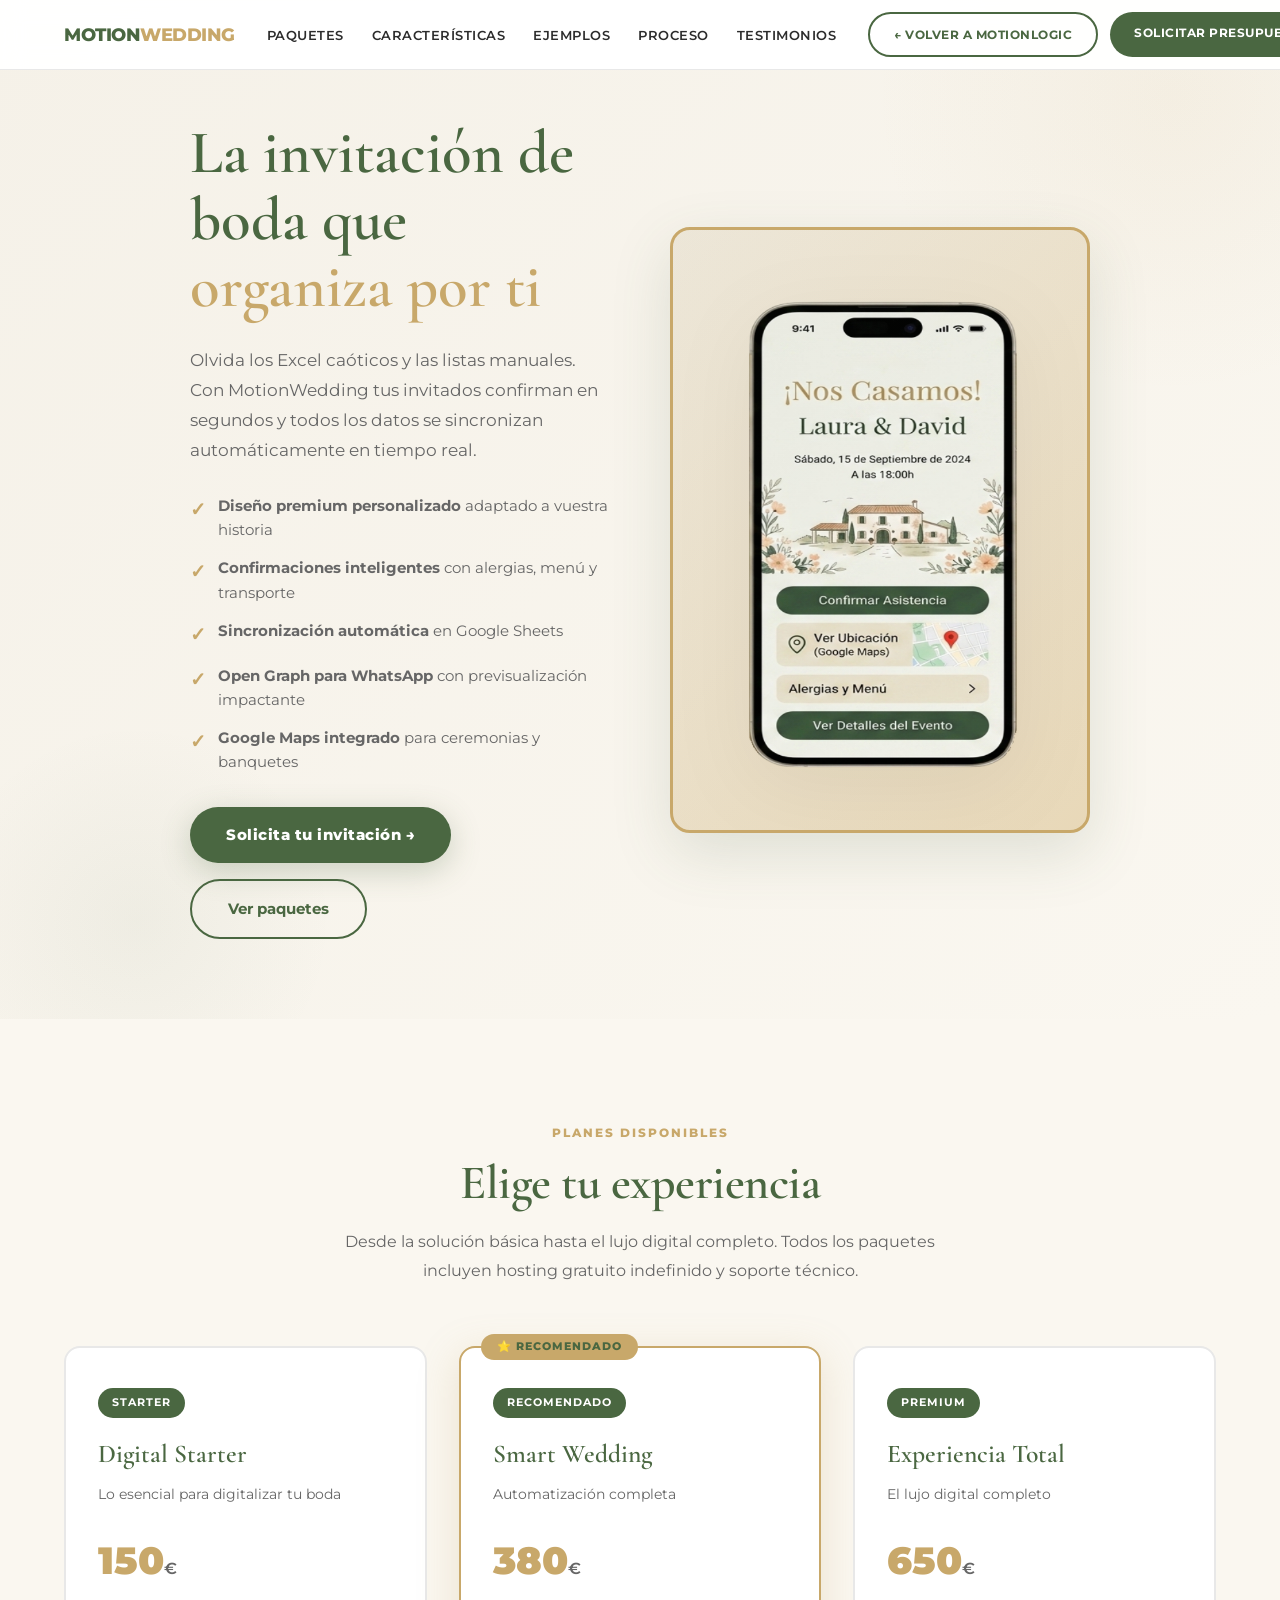
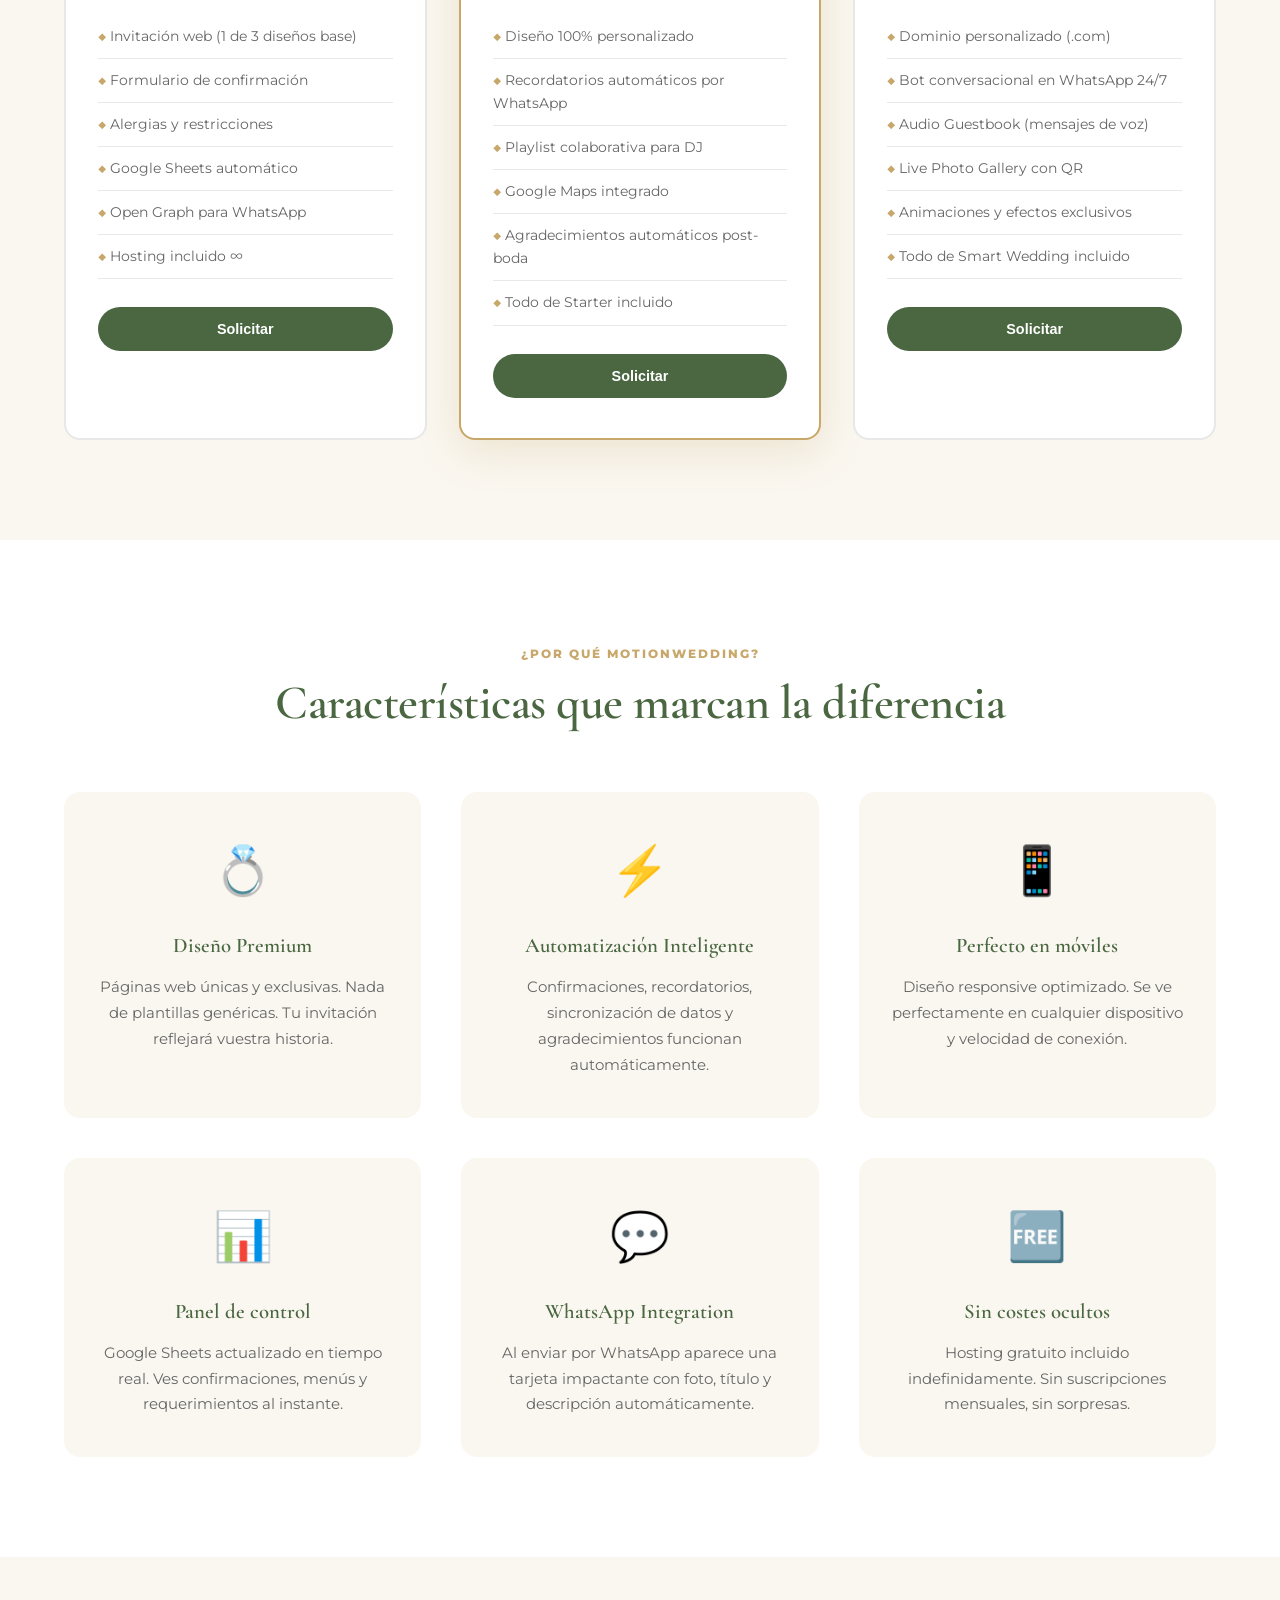
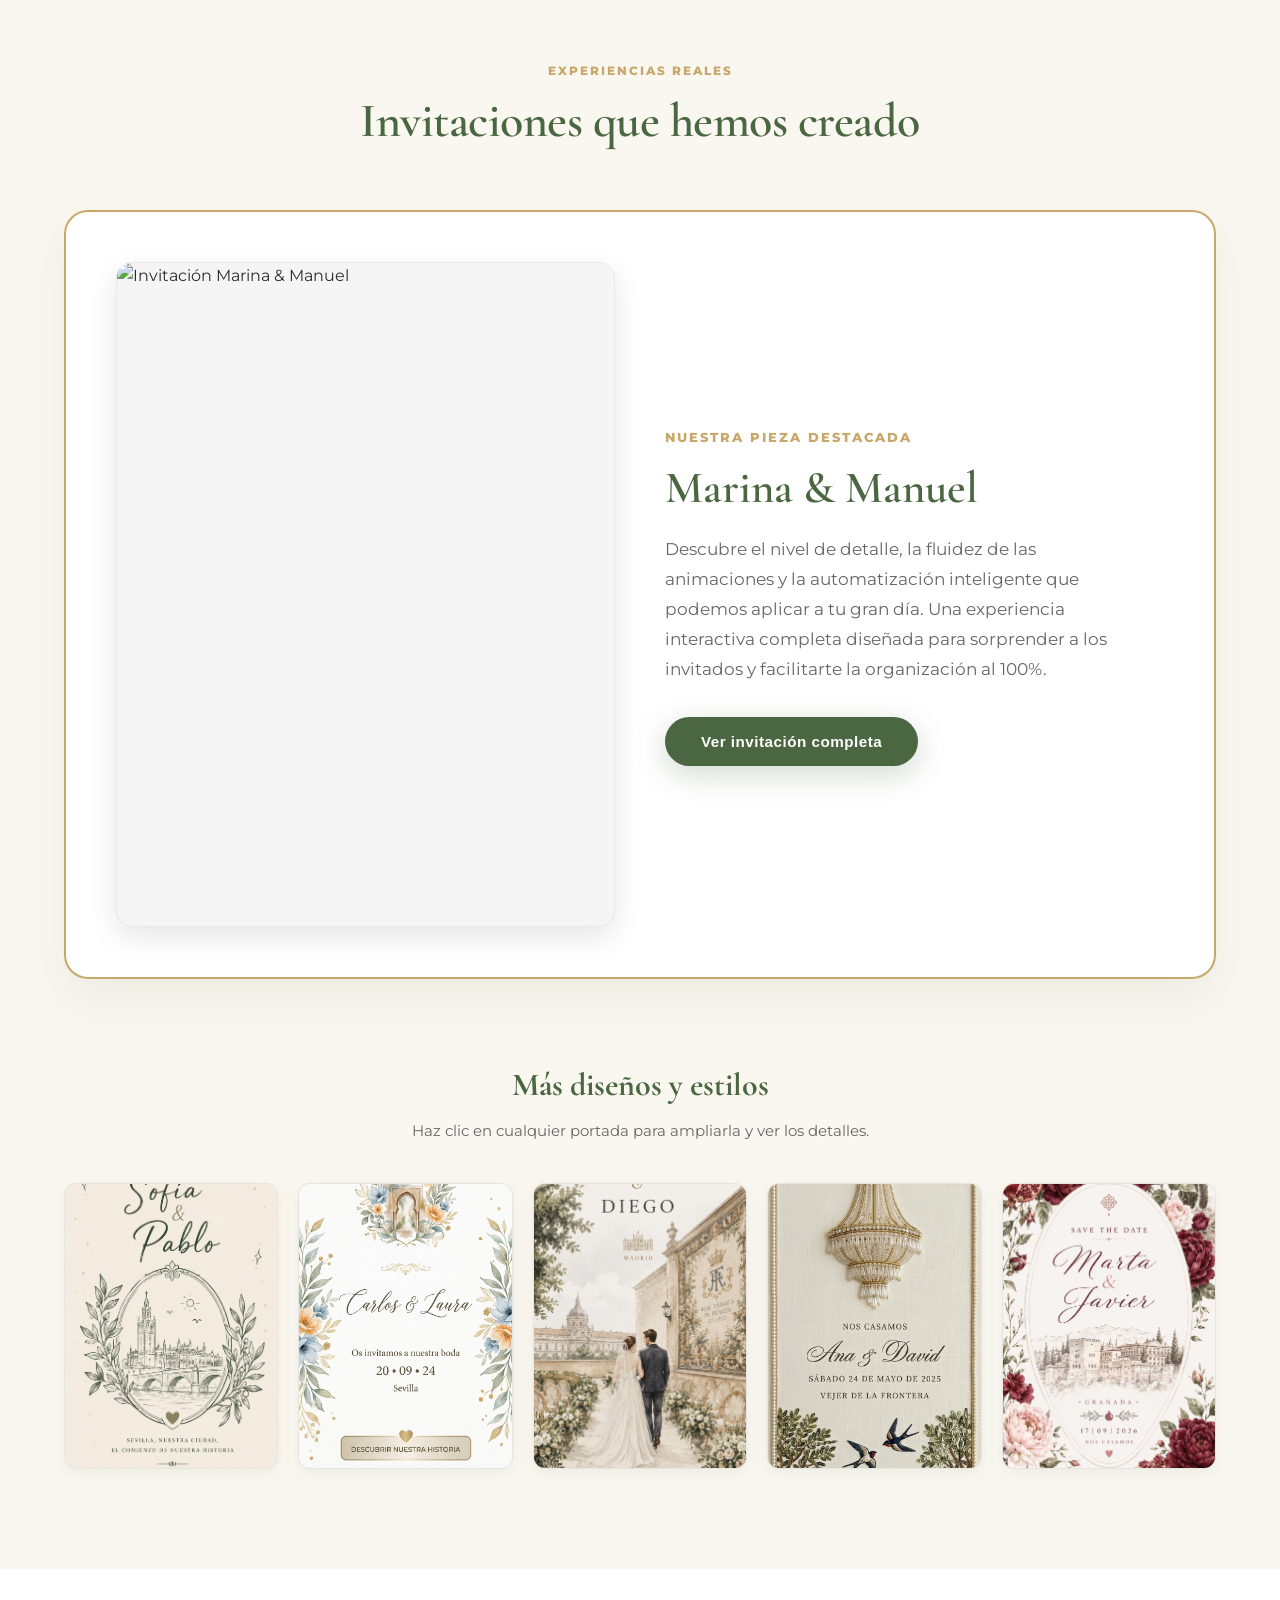
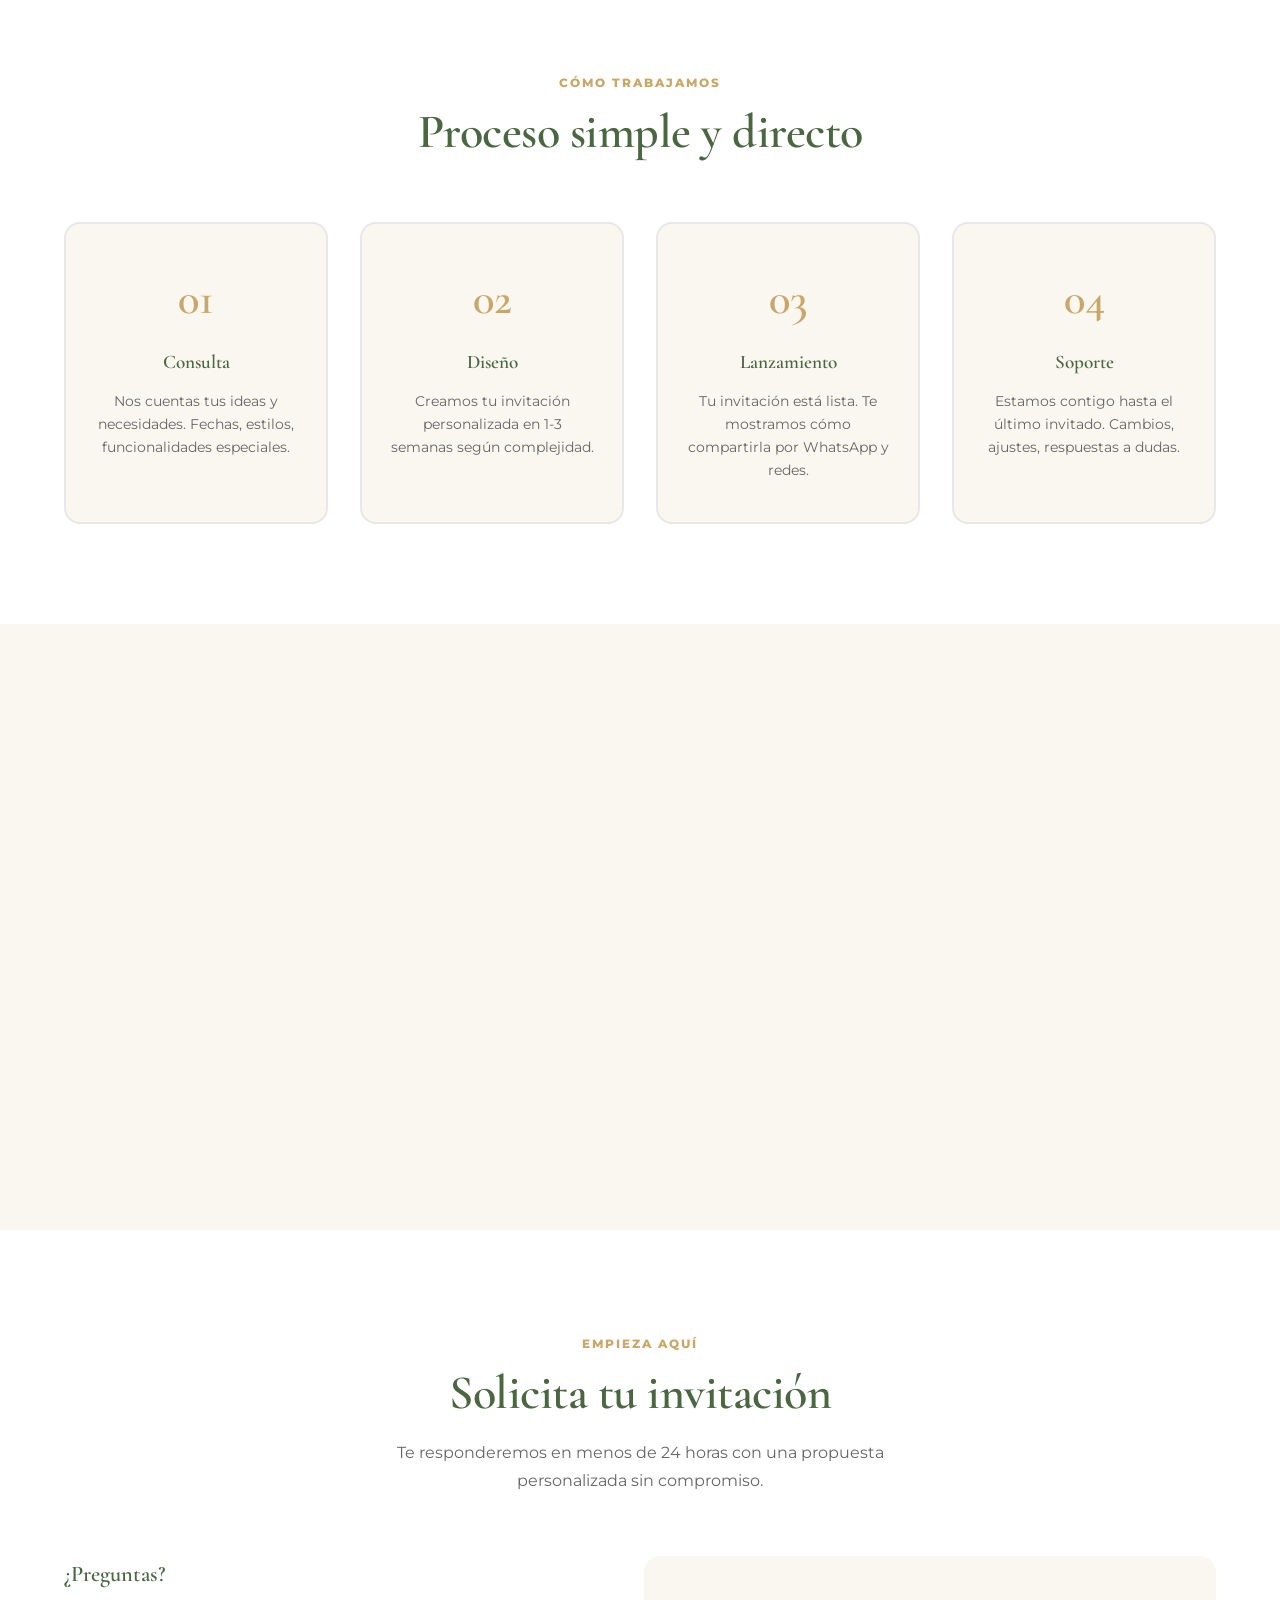
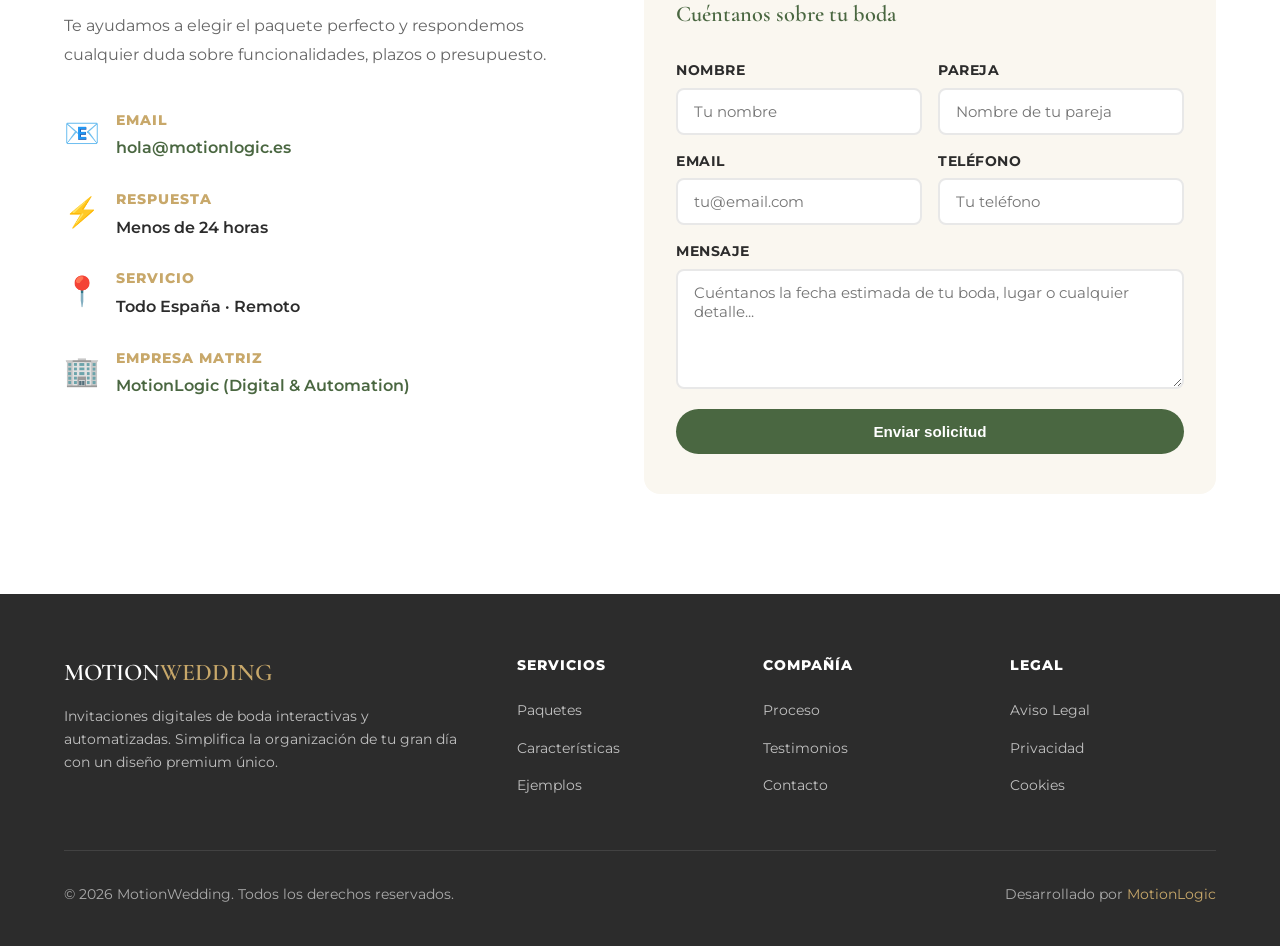
==== commit 5efb7747: "Update index.html" ====
--- a/wedding/index.html
+++ b/wedding/index.html
@@ -627,7 +627,7 @@
   <div class="gallery-featured fade-up">
     <!-- Contenedor izquierdo: Imagen de portada real que abre la demo -->
     <div class="featured-image-container" onclick="abrirModalInteractiva('demo.html', 'Marina & Manuel · Septiembre 2026')">
-      <img src="portada1.png" alt="Invitación Marina & Manuel" />
+      <img src="portada2.png" alt="Invitación Marina & Manuel" />
       <div class="featured-overlay">
         <div class="featured-overlay-text">Ver experiencia interactiva →</div>
       </div>
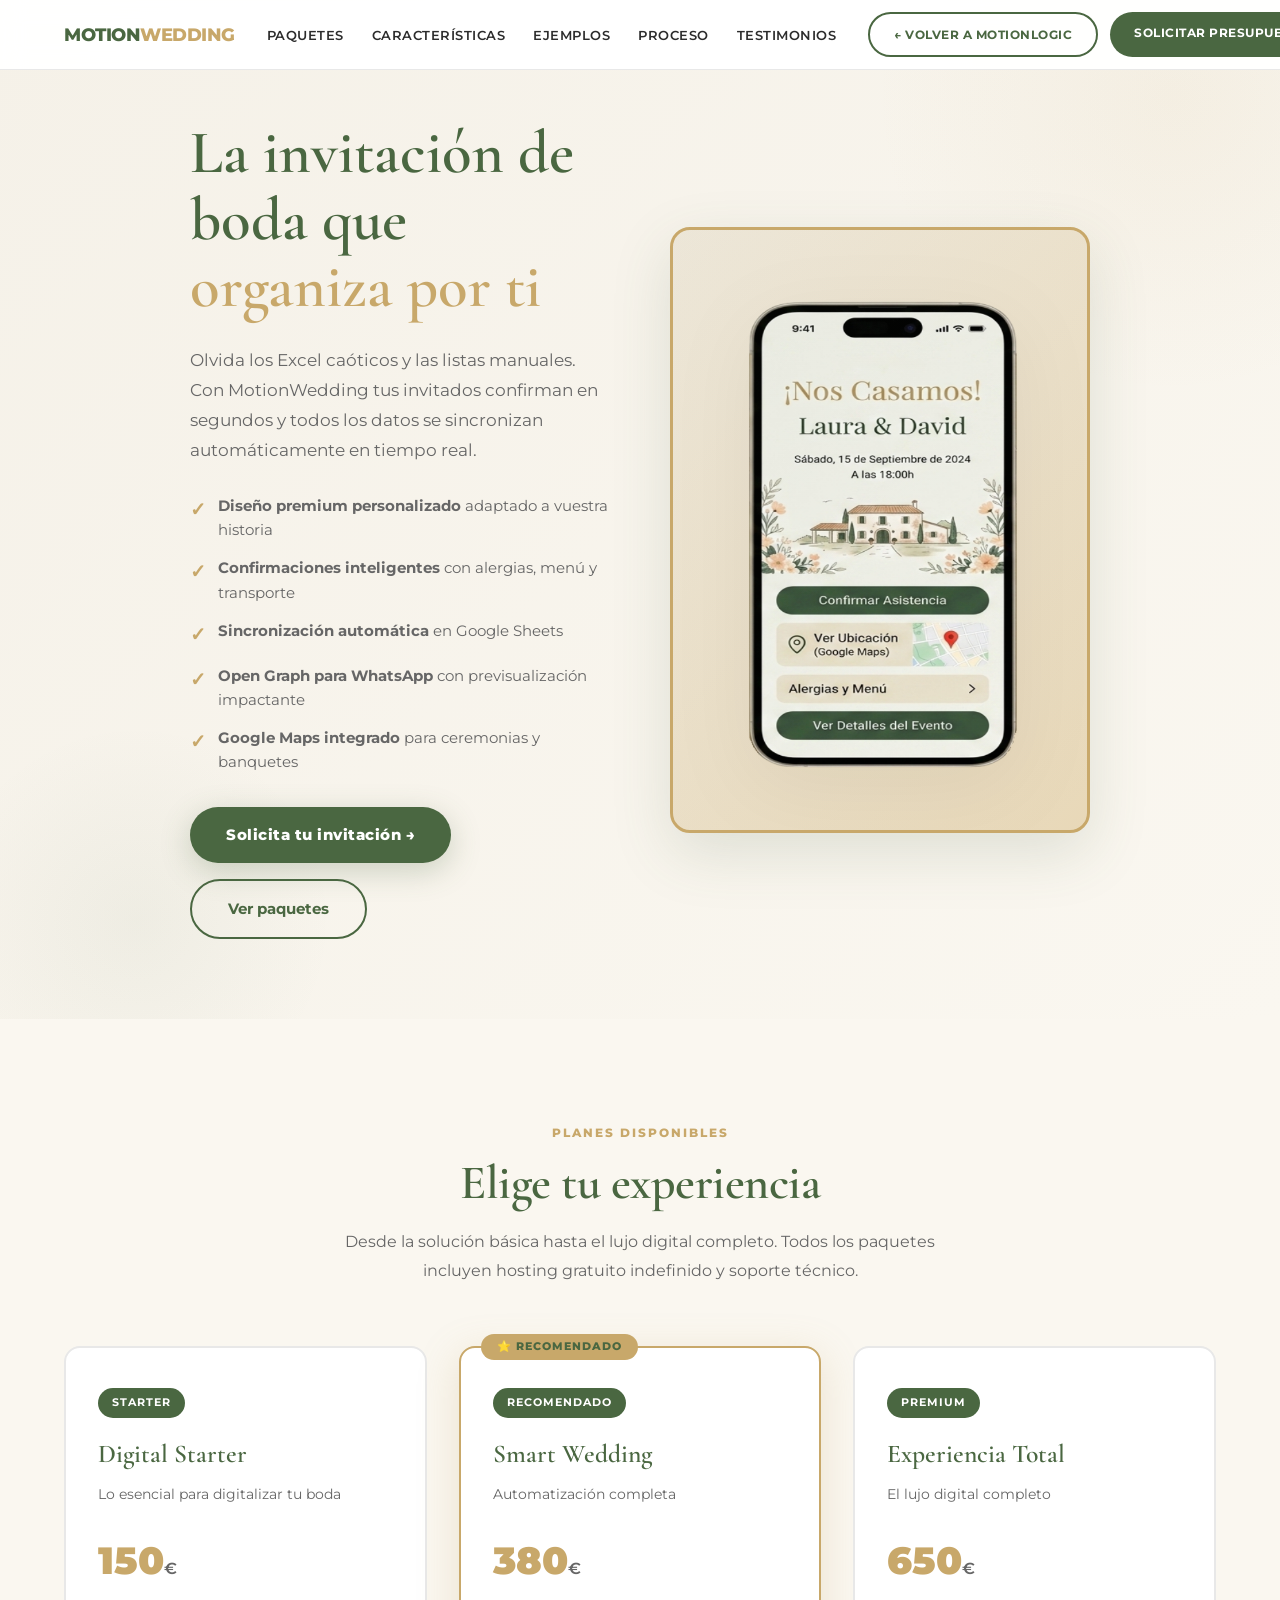
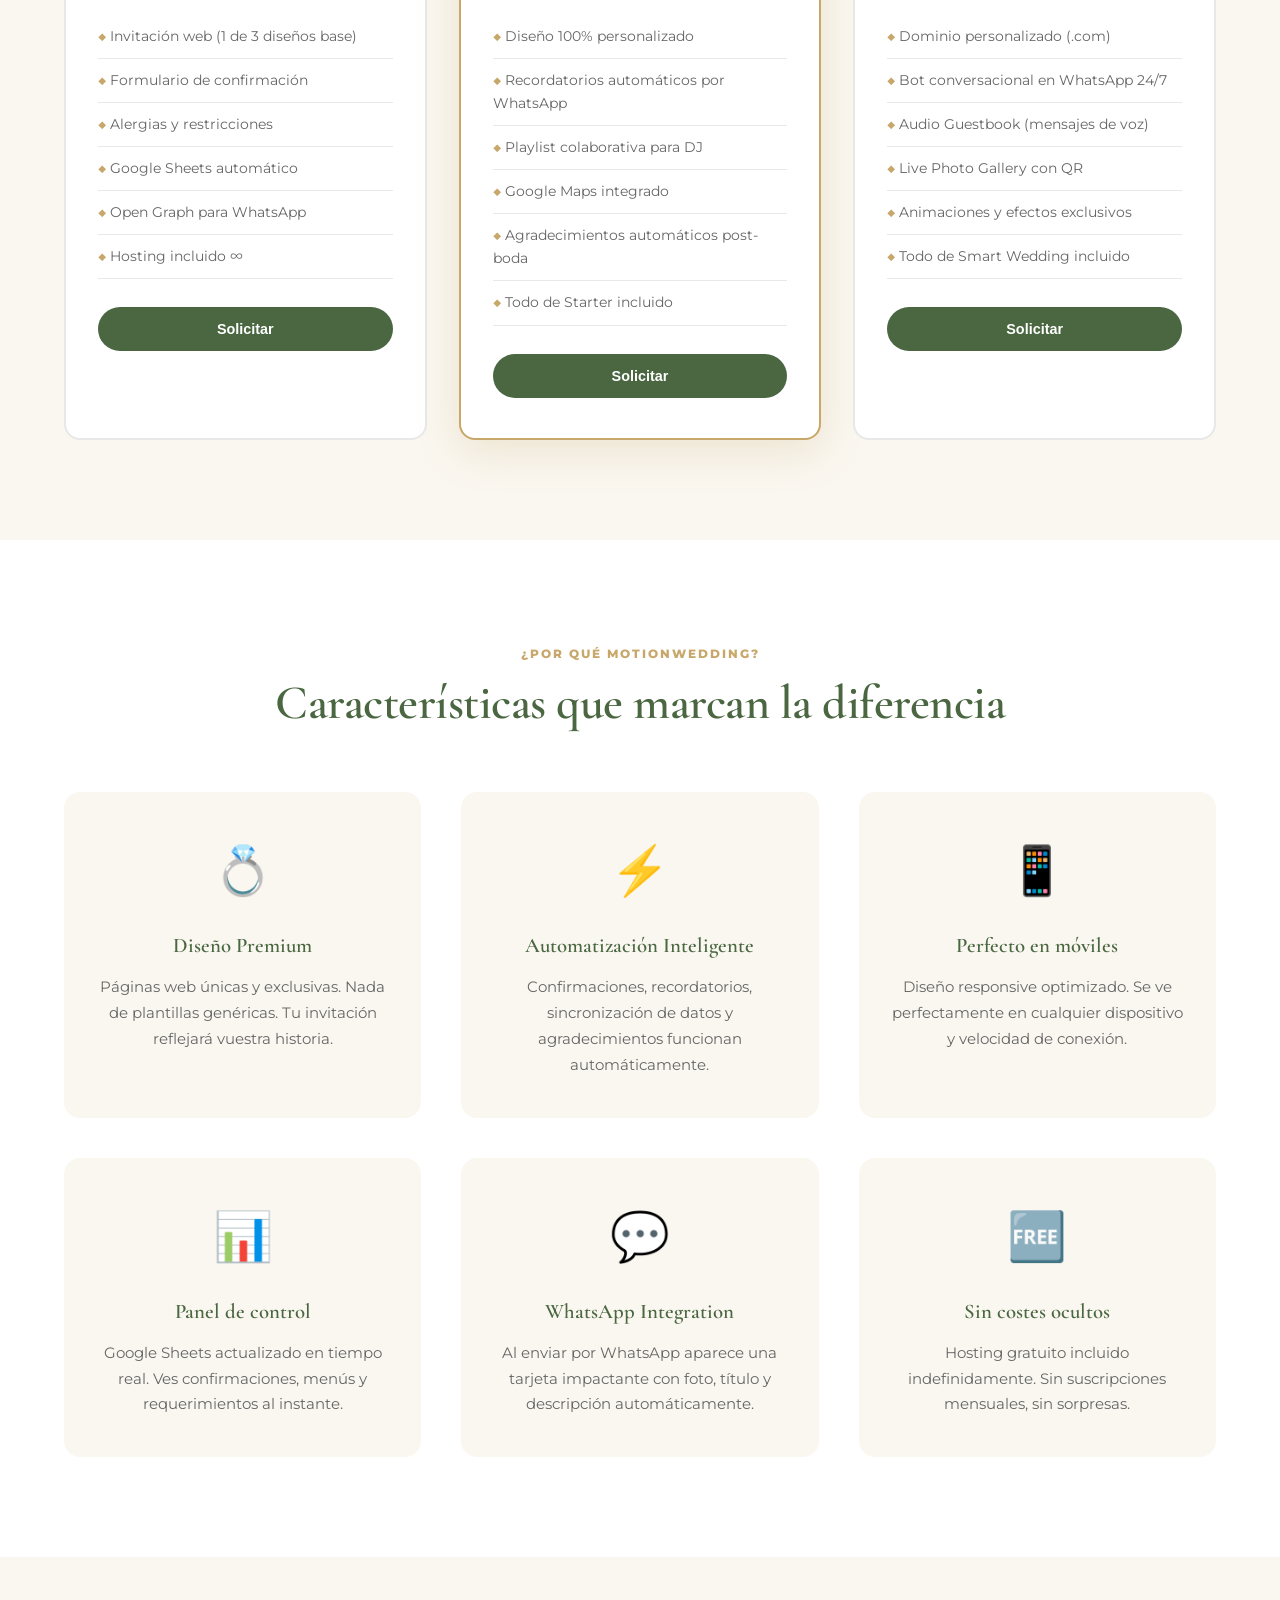
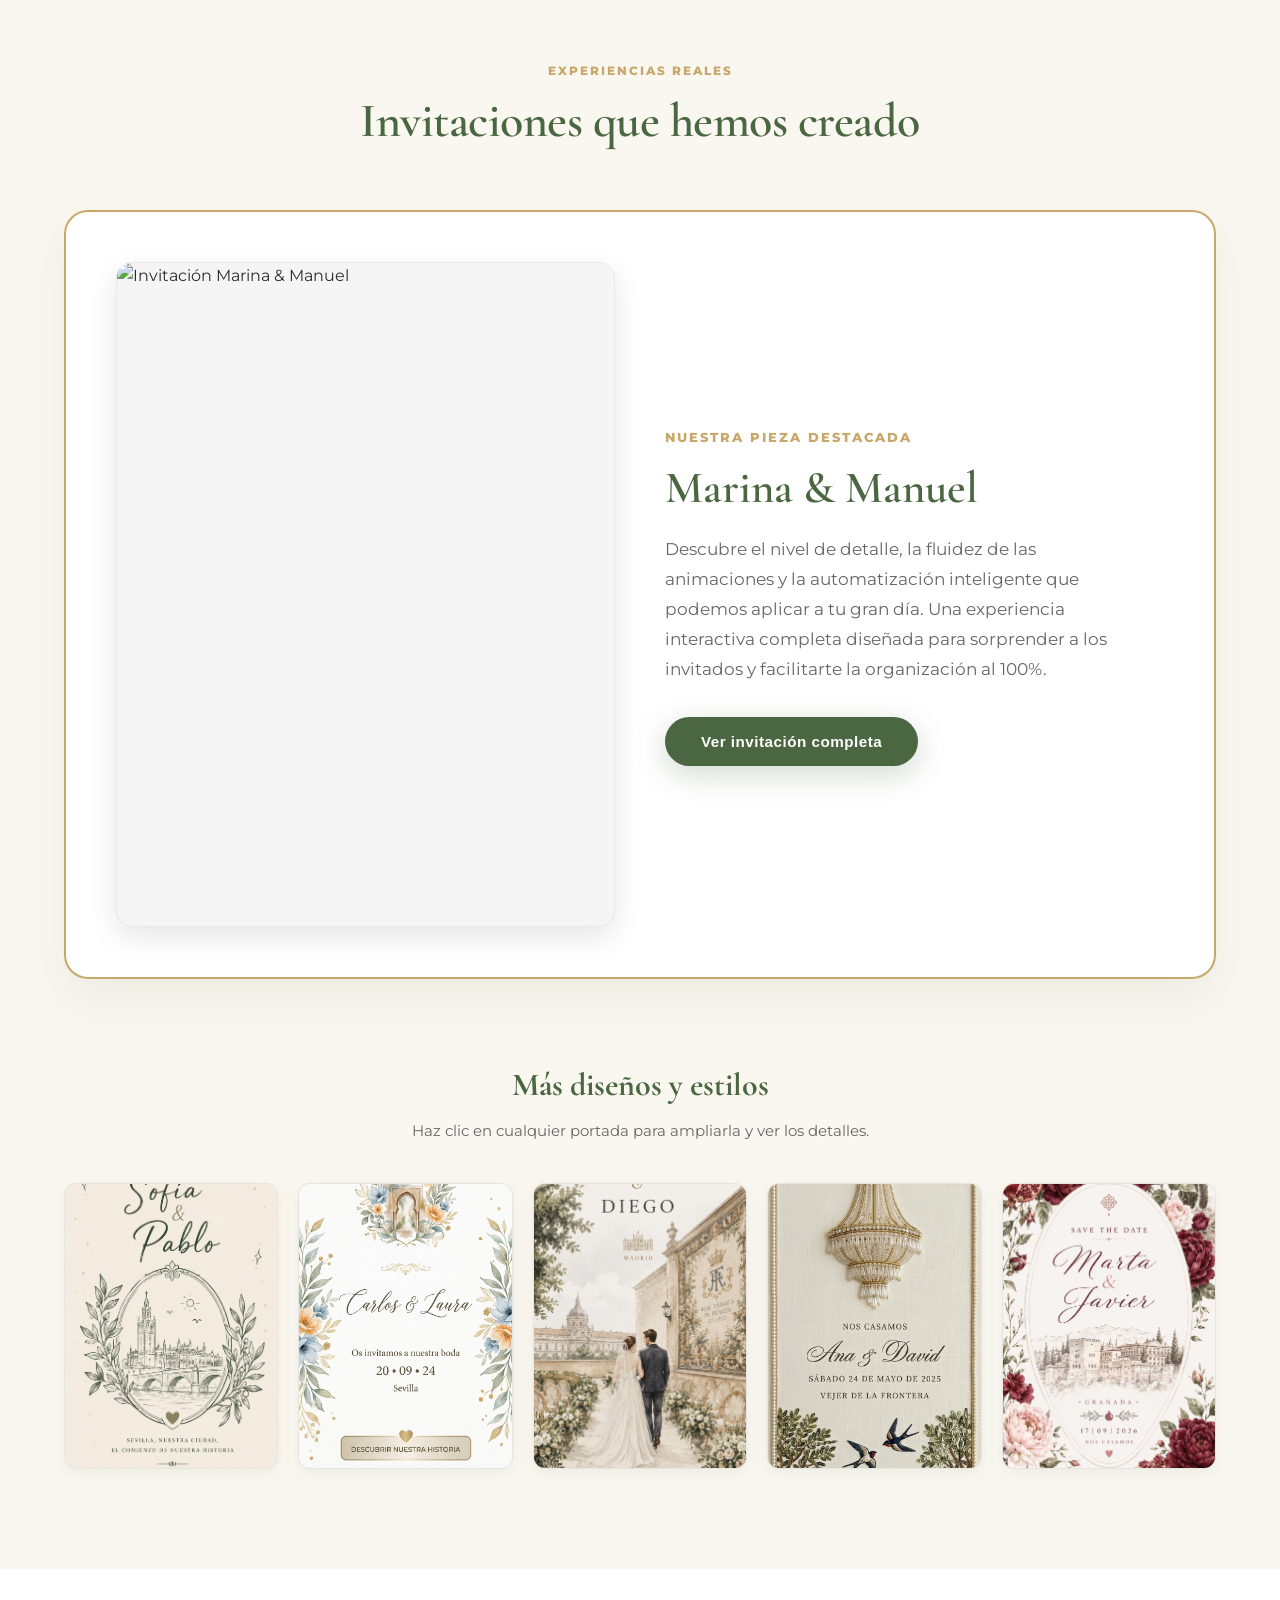
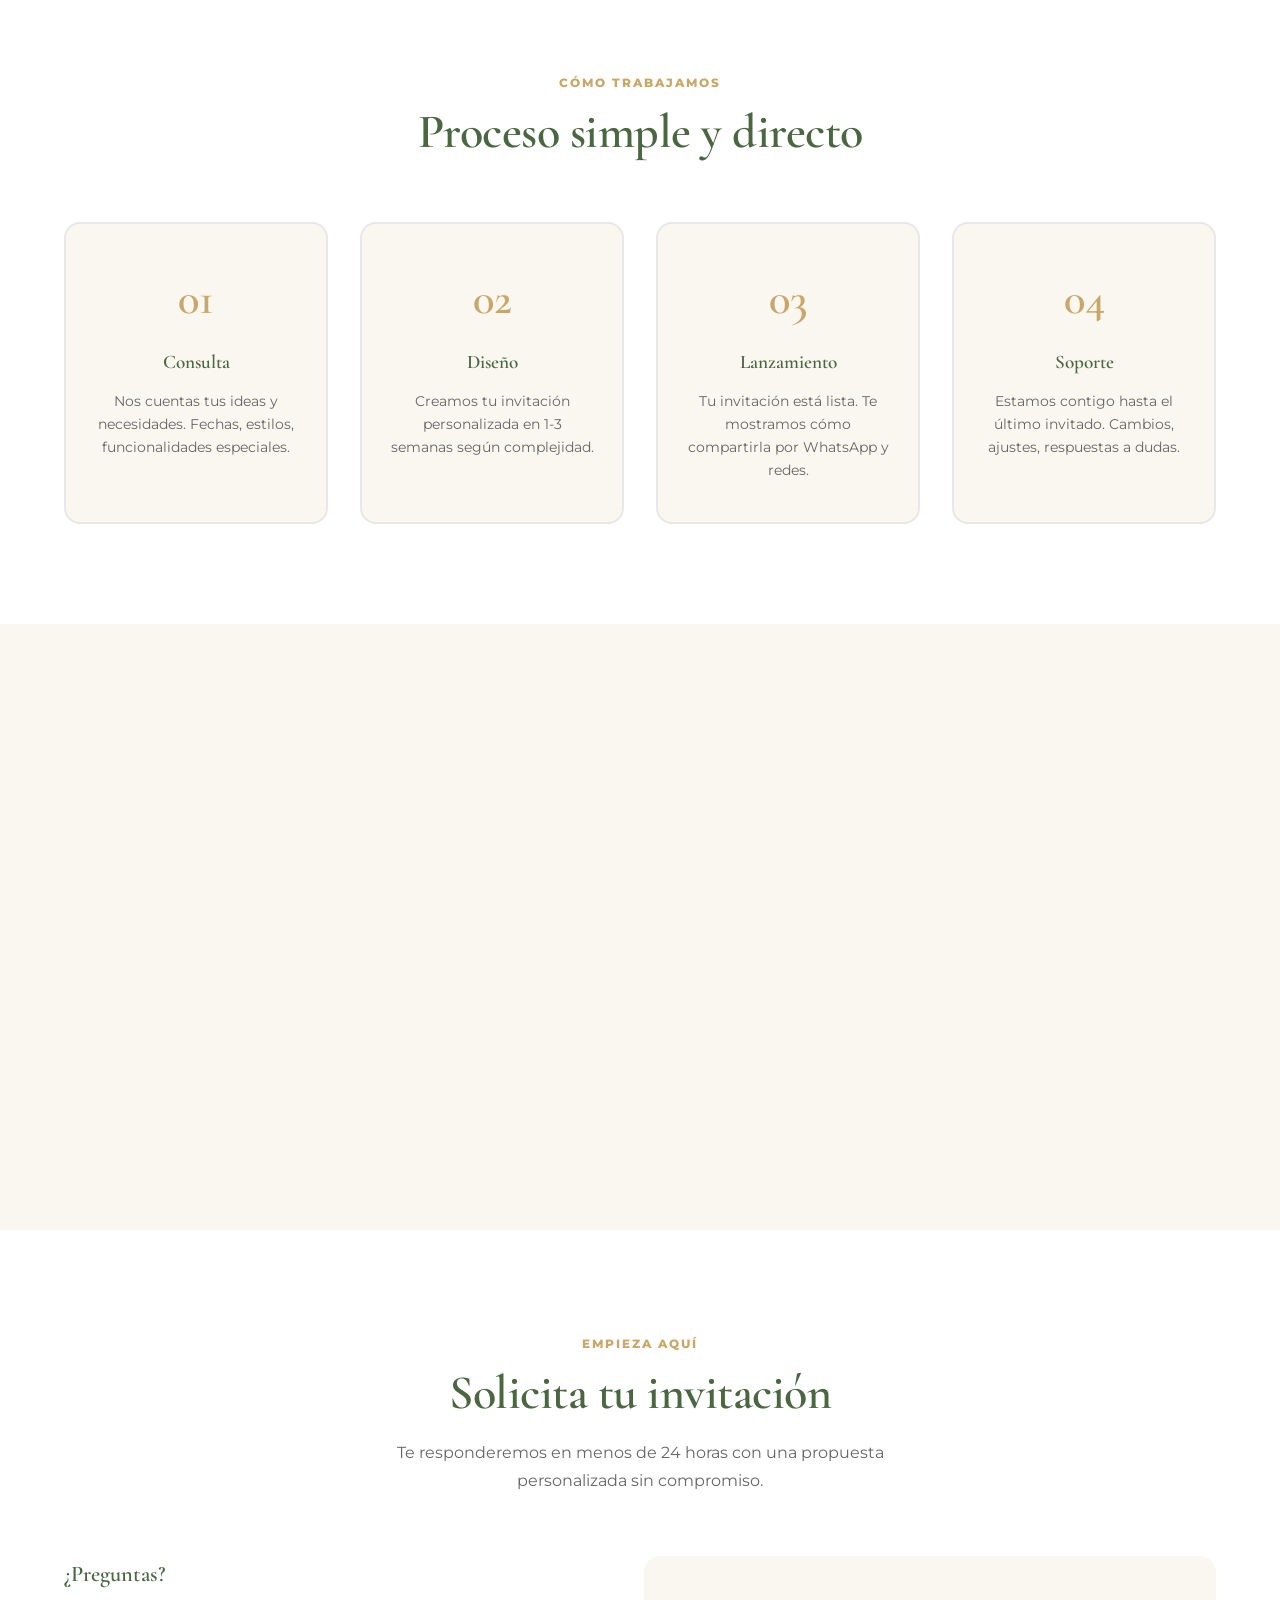
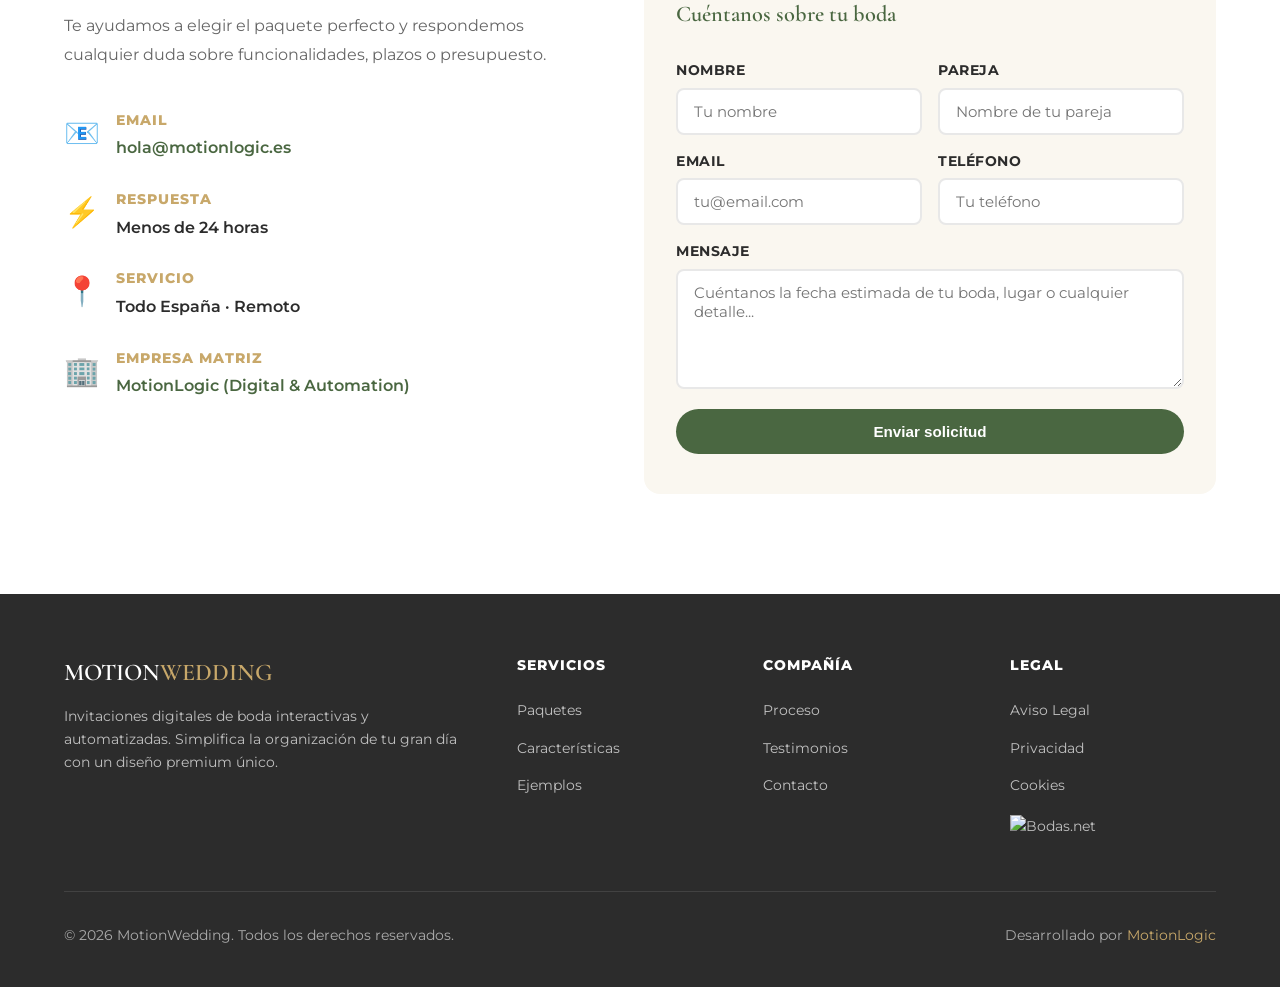
==== commit da06aa73: "Update index.html" ====
--- a/wedding/index.html
+++ b/wedding/index.html
@@ -623,17 +623,15 @@
     <h2 class="section-title">Invitaciones que hemos creado</h2>
   </div>
 
-  <!-- 1. INVITACIÓN DESTACADA (MARINA & MANUEL - CON PORTADA1.PNG) -->
+  <!-- 1. INVITACIÓN DESTACADA -->
   <div class="gallery-featured fade-up">
-    <!-- Contenedor izquierdo: Imagen de portada real que abre la demo -->
     <div class="featured-image-container" onclick="abrirModalInteractiva('demo.html', 'Marina & Manuel · Septiembre 2026')">
-      <img src="portada2.png" alt="Invitación Marina & Manuel" />
+      <img src="portada1.png" alt="Invitación Marina & Manuel" />
       <div class="featured-overlay">
         <div class="featured-overlay-text">Ver experiencia interactiva →</div>
       </div>
     </div>
     
-    <!-- Contenedor derecho: Información -->
     <div class="featured-info">
       <div class="featured-badge-text">Nuestra pieza destacada</div>
       <h3>Marina & Manuel</h3>
@@ -644,7 +642,6 @@
     </div>
   </div>
 
-  <!-- 2. MÁS EJEMPLOS -->
   <div class="more-examples-header fade-up">
     <h3>Más diseños y estilos</h3>
     <p>Haz clic en cualquier portada para ampliarla y ver los detalles.</p>
@@ -869,6 +866,12 @@
         <li><a href="#">Aviso Legal</a></li>
         <li><a href="#">Privacidad</a></li>
         <li><a href="#">Cookies</a></li>
+        <!-- Sello de Bodas.net integrado -->
+        <li style="margin-top: 15px;">
+            <a rel='nofollow' href='https://www.bodas.net' title='Bodas.net'>
+                <img alt='Bodas.net' src='https://www.bodas.net/images/sellos/Sello-bodas--gg301133.png' style='border-width:0px; max-width: 120px;' />
+            </a>
+        </li>
       </ul>
     </div>
   </div>
@@ -880,7 +883,6 @@
 
 <!-- SCRIPTS INTERACTIVOS -->
 <script>
-  // Navbar cambio de estilo con scroll
   const navbar = document.getElementById('navbar');
   window.addEventListener('scroll', () => {
     if (window.scrollY > 50) {
@@ -890,10 +892,8 @@
     }
   });
 
-  // Animaciones Fade-Up al hacer scroll
   const fadeUpElements = document.querySelectorAll('.fade-up');
   const observerOptions = { threshold: 0.15, rootMargin: '0px 0px -50px 0px' };
-
   const observer = new IntersectionObserver((entries, observer) => {
     entries.forEach(entry => {
       if (entry.isIntersecting) {
@@ -905,7 +905,6 @@
 
   fadeUpElements.forEach(el => observer.observe(el));
 
-  // ════ LÓGICA MODAL 1: INVITACIÓN INTERACTIVA (IFRAME) ════
   function abrirModalInteractiva(url, titulo) {
     const modal = document.getElementById('modal-interactiva');
     const iframe = document.getElementById('modal-iframe');
@@ -925,7 +924,6 @@
     document.body.style.overflow = 'auto';
   }
 
-  // ════ LÓGICA MODAL 2: AMPLIAR IMAGEN ESTÁTICA ════
   function abrirModalImagen(rutaImagen) {
     const modal = document.getElementById('modal-imagen');
     const img = document.getElementById('modal-img-src');
@@ -940,11 +938,10 @@
     const img = document.getElementById('modal-img-src');
     
     modal.classList.remove('activo');
-    setTimeout(() => { img.src = ''; }, 300); // Limpia la imagen tras la animación
+    setTimeout(() => { img.src = ''; }, 300);
     document.body.style.overflow = 'auto';
   }
 
-  // ════ CERRAR MODALES AL HACER CLIC FUERA O CON ESC ════
   document.addEventListener('DOMContentLoaded', function() {
     const modalInteractiva = document.getElementById('modal-interactiva');
     const modalImagen = document.getElementById('modal-imagen');
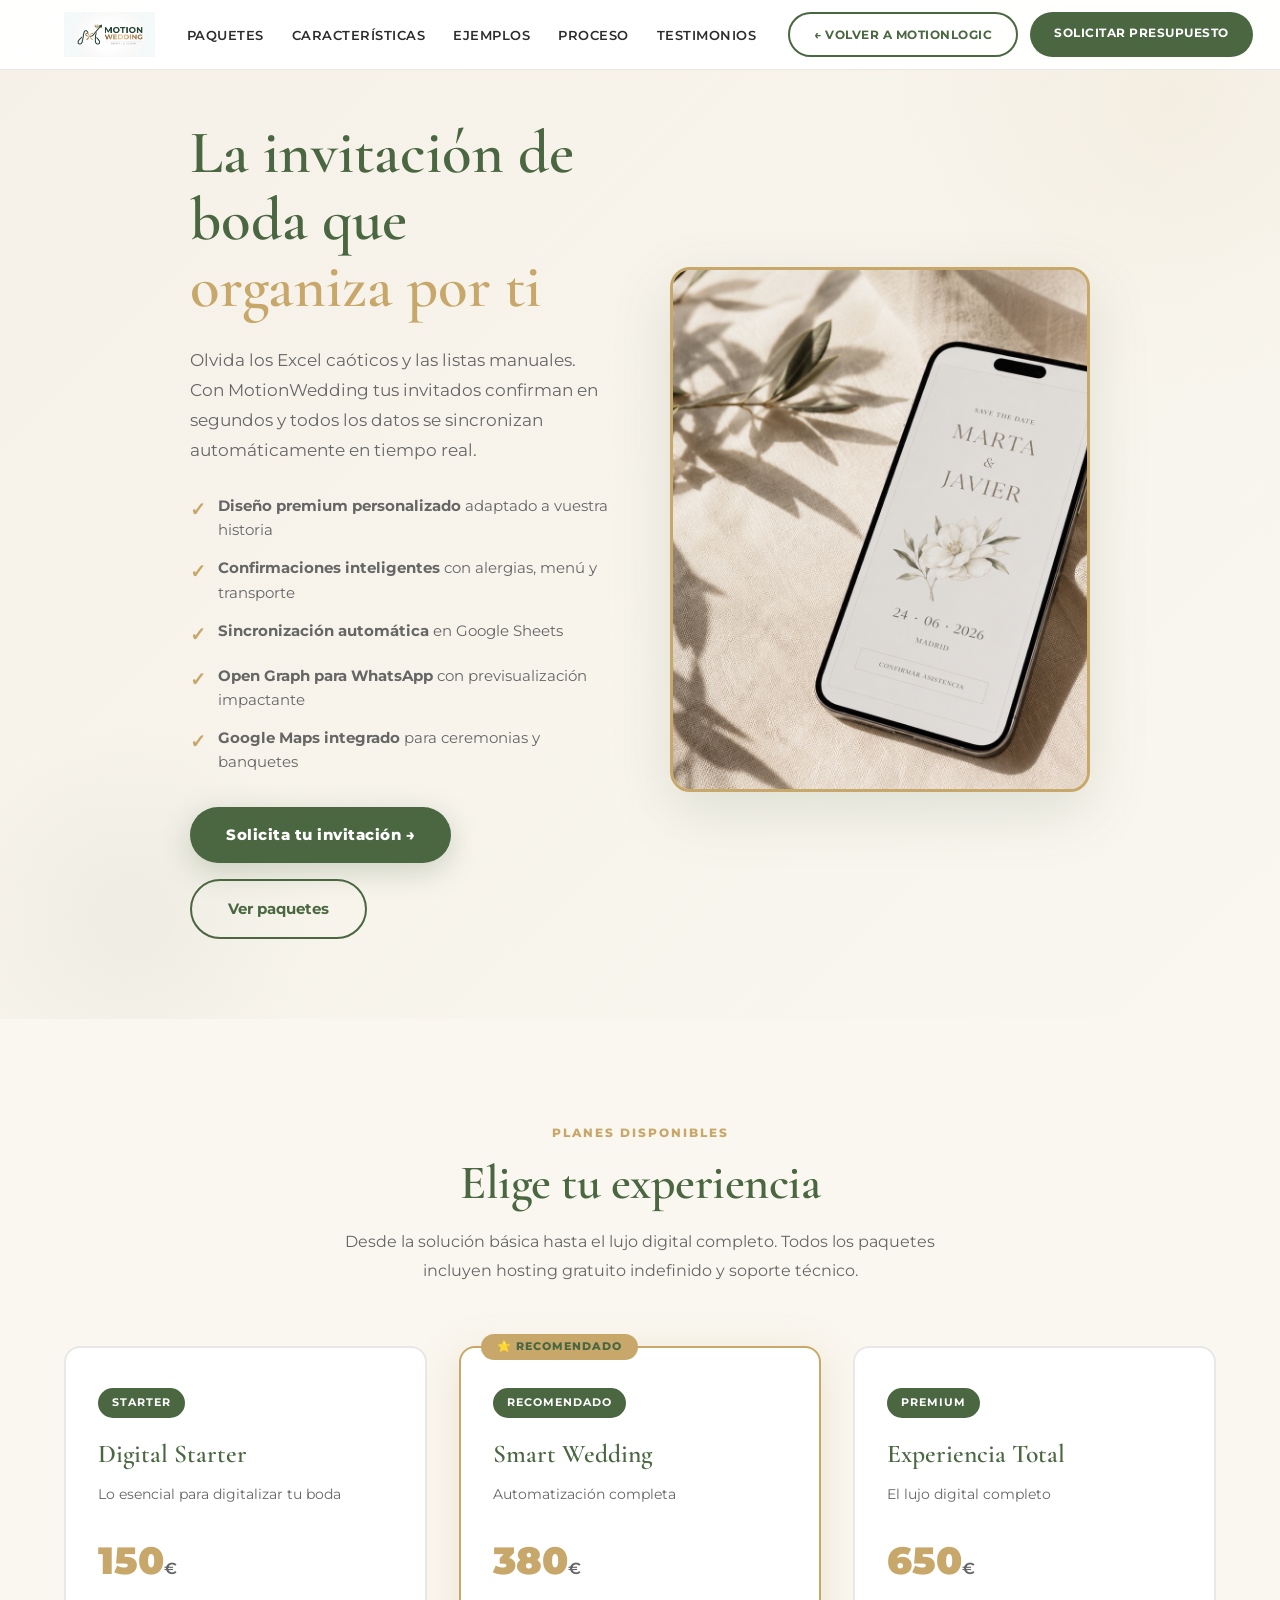
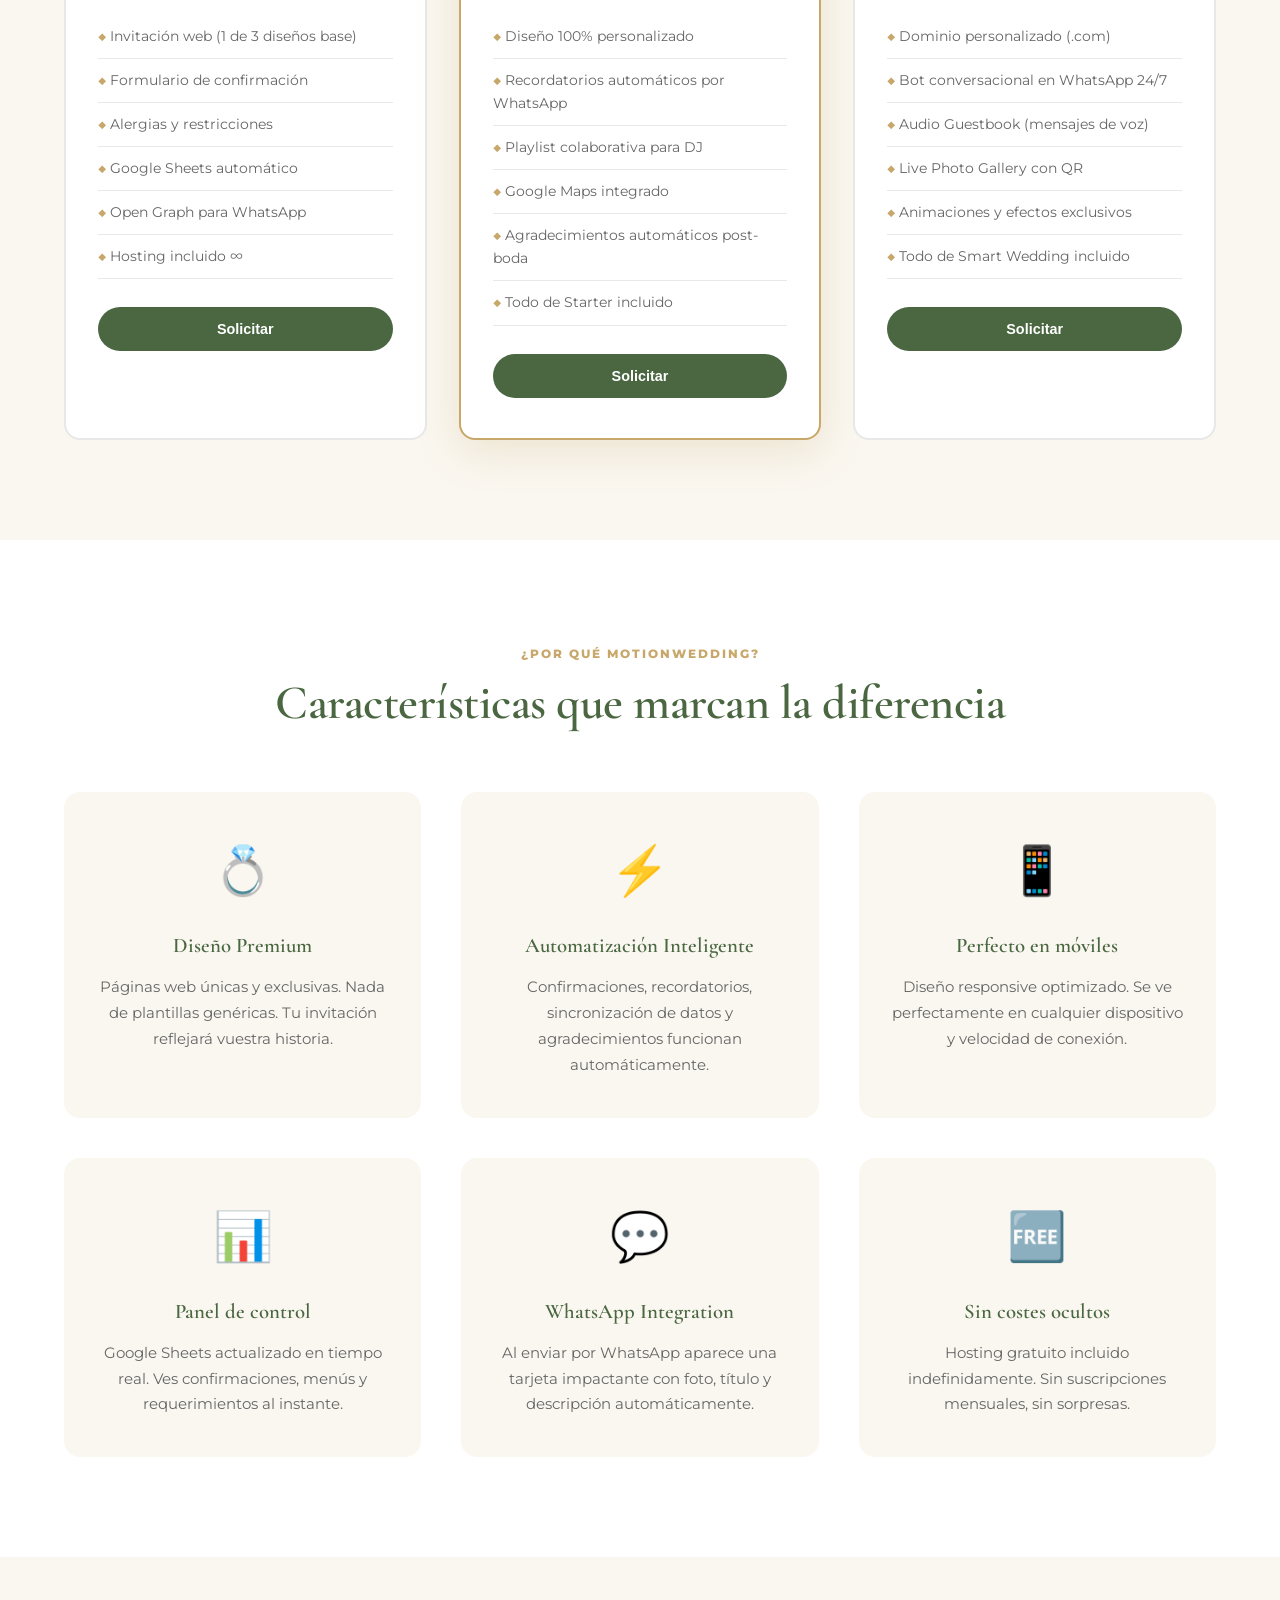
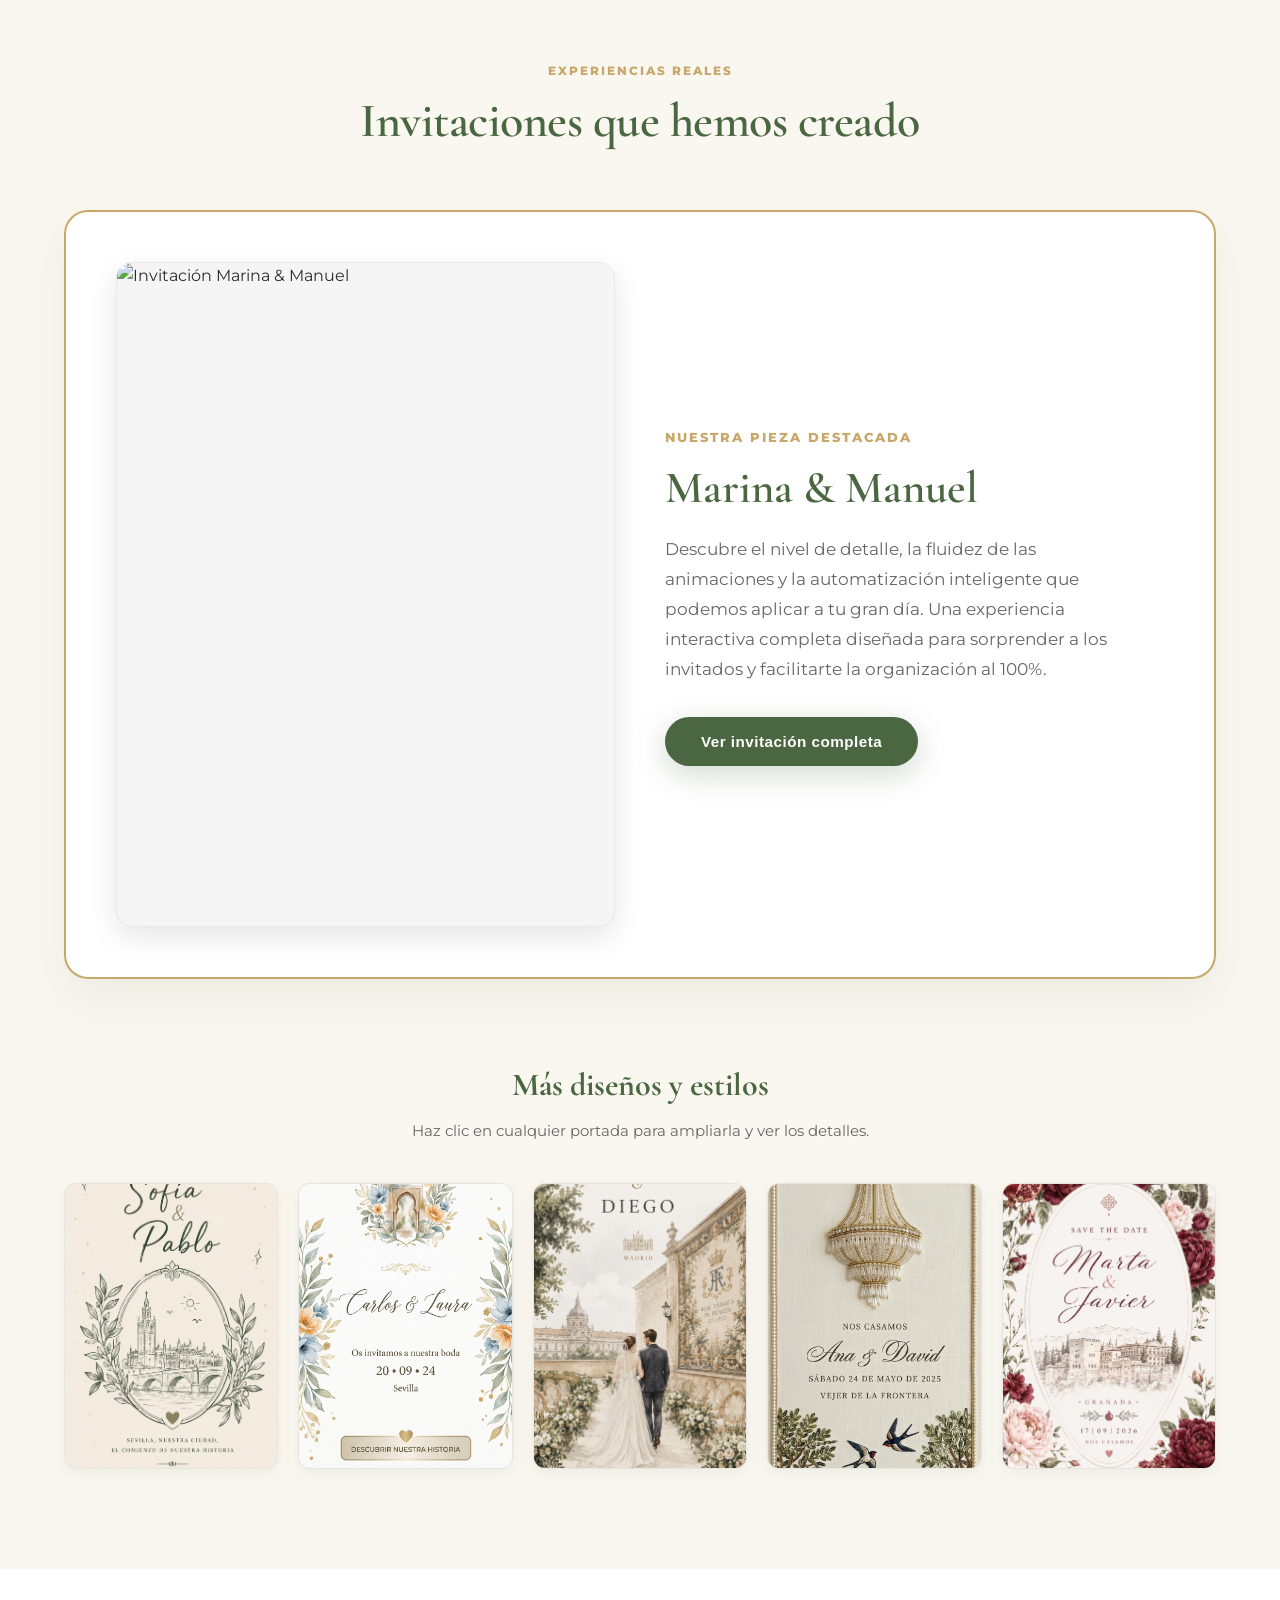
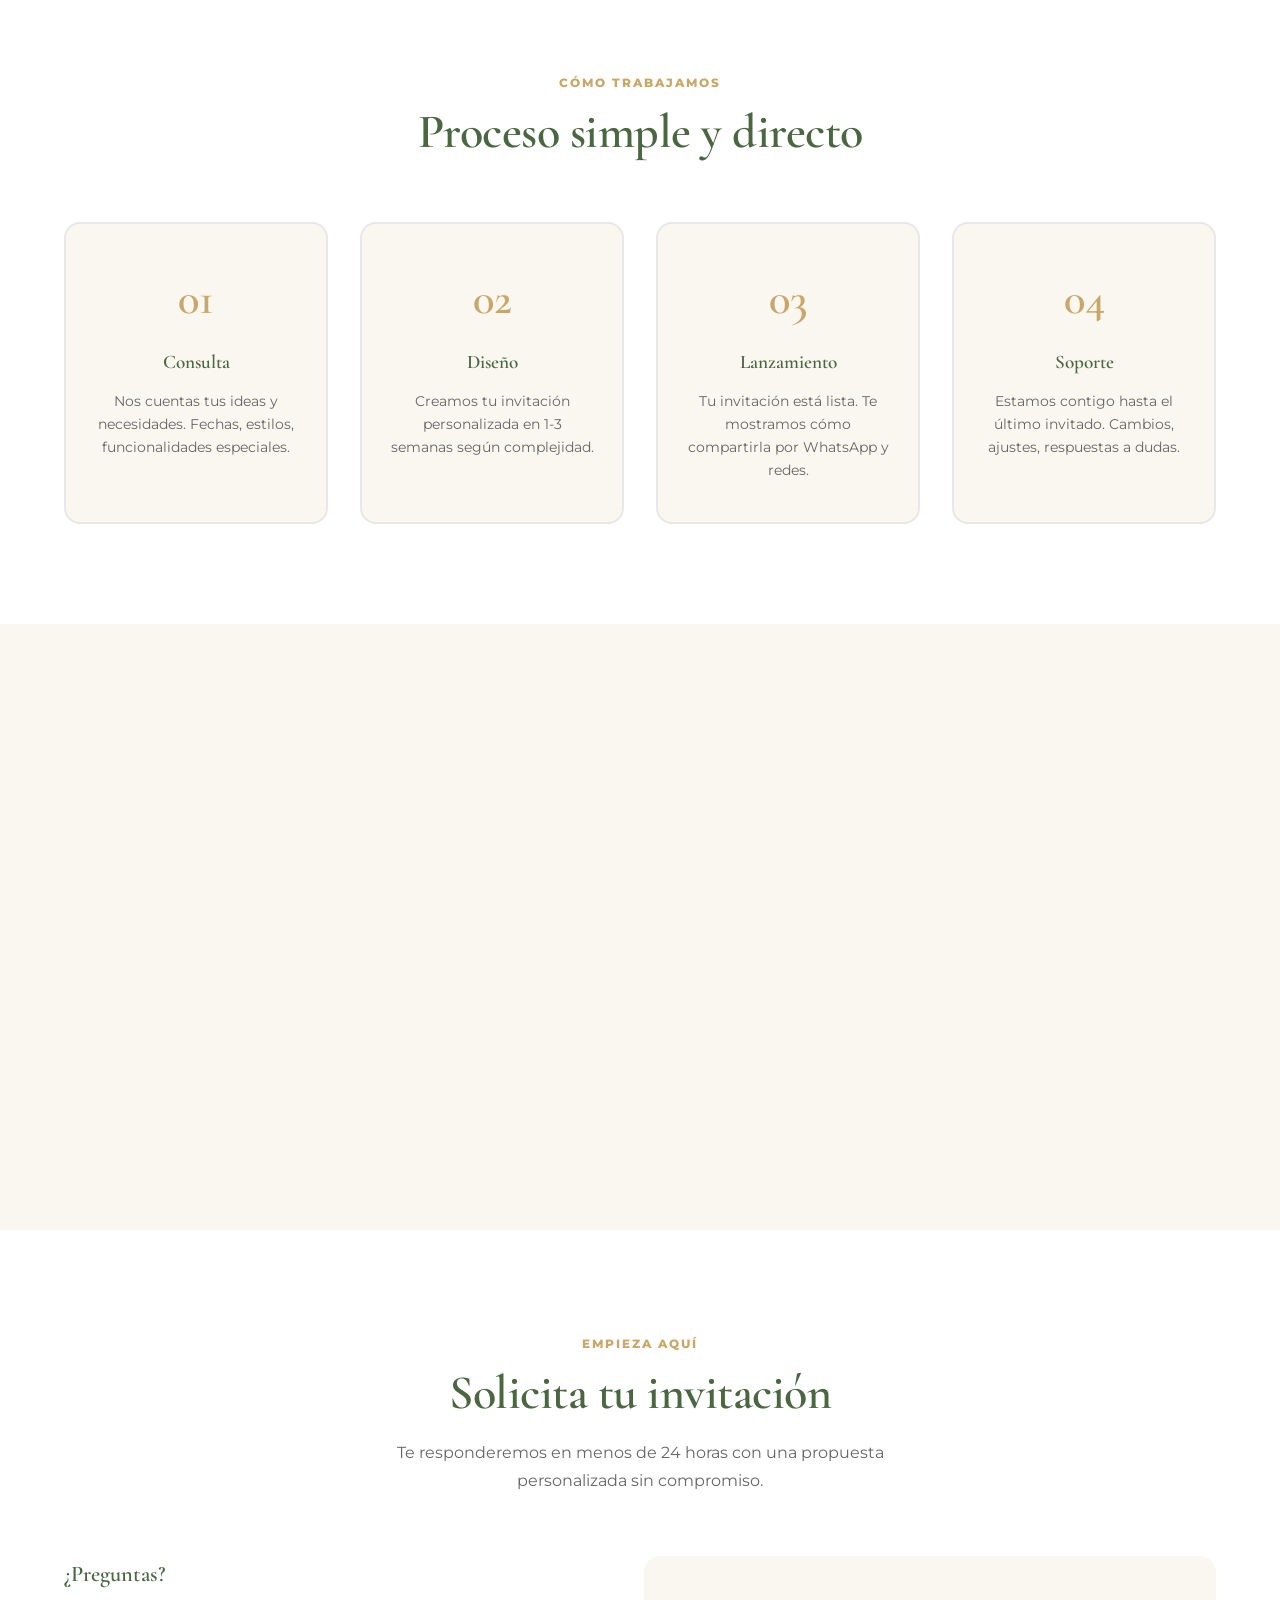
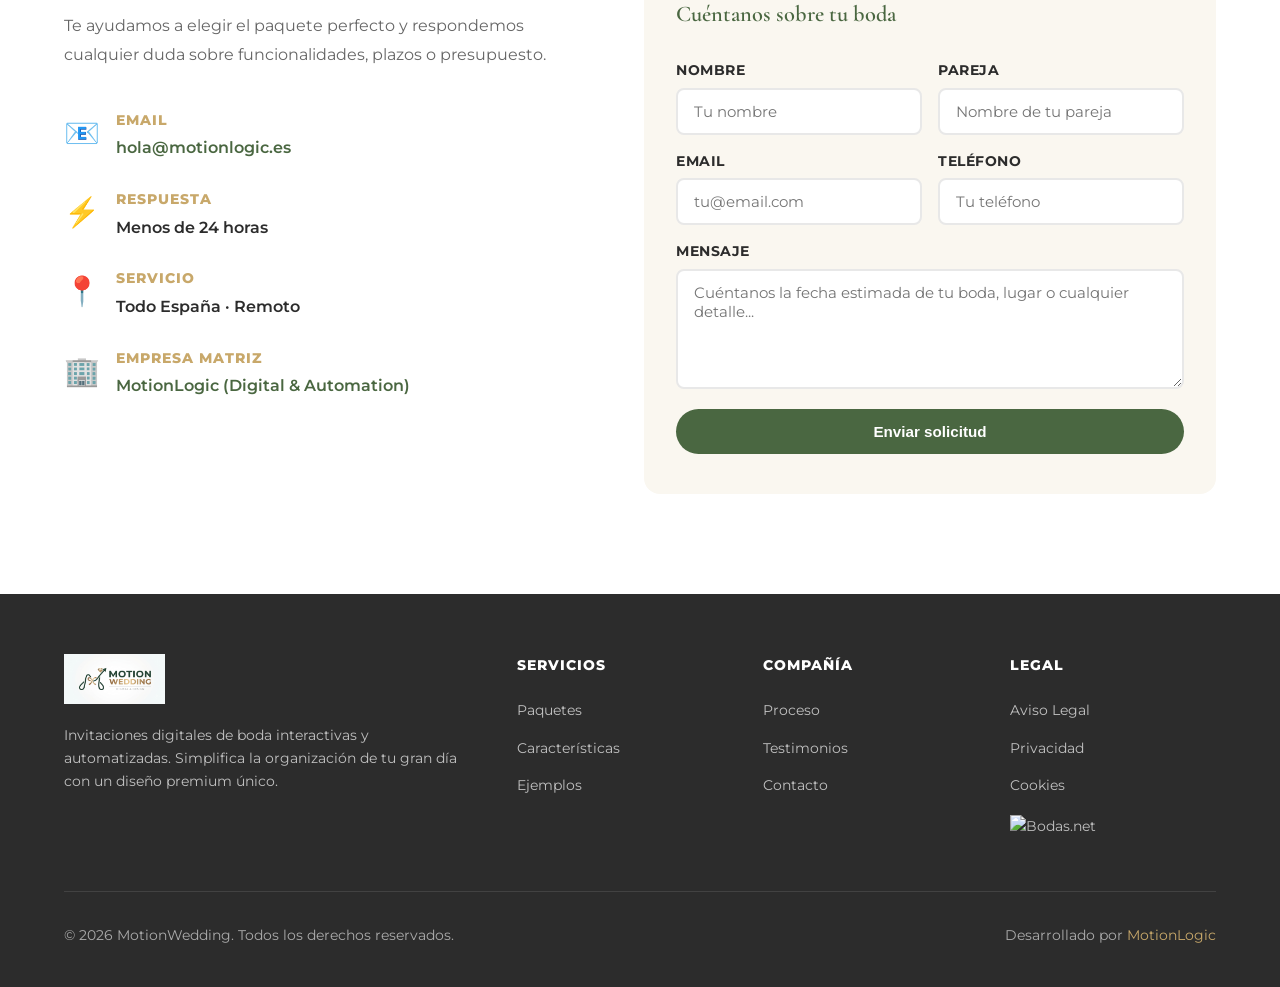
==== commit 80dae581: "Update index.html" ====
--- a/wedding/index.html
+++ b/wedding/index.html
@@ -53,8 +53,6 @@
     }
     nav.scrolled { box-shadow: 0 4px 30px rgba(74,103,65,0.15); }
     .nav-logo { display: flex; align-items: center; gap: 12px; text-decoration: none; flex-shrink: 0; }
-    .nav-logo-text { font-size: 1.15rem; font-weight: 800; color: var(--green); letter-spacing: -0.5px; white-space: nowrap; }
-    .nav-logo-text span { color: var(--gold); }
     .nav-links { display: flex; gap: 28px; list-style: none; justify-content: center; }
     .nav-links a { text-decoration: none; color: var(--dark); font-size: .82rem; font-weight: 600; letter-spacing: .5px; text-transform: uppercase; transition: color .2s; white-space: nowrap; }
     .nav-links a:hover { color: var(--green); }
@@ -135,7 +133,8 @@
       border: 3px solid var(--gold);
       box-shadow: 0 20px 60px rgba(74,103,65,0.15);
       display: flex; align-items: center; justify-content: center;
-      min-height: 500px;
+      width: 100%;
+      aspect-ratio: 4/5;
     }
     .hero-image::after {
       content: '';
@@ -376,8 +375,7 @@
     /* ─── FOOTER ───────────────────────────── */
     footer { background: var(--dark); color: #fff; padding: 60px 5% 40px; }
     .footer-content { display: grid; grid-template-columns: 2fr 1fr 1fr 1fr; gap: 40px; margin-bottom: 40px; }
-    .footer-logo { font-family: var(--font-serif); font-size: 1.5rem; font-weight: 600; margin-bottom: 12px; }
-    .footer-logo span { color: var(--gold); }
+    .footer-logo { margin-bottom: 12px; }
     .footer-desc { font-size: .9rem; color: rgba(255,255,255,0.7); line-height: 1.6; margin-bottom: 20px; }
     .footer-socials { display: flex; gap: 12px; }
     .social-btn { width: 40px; height: 40px; border-radius: 50%; background: rgba(255,255,255,0.1); display: flex; align-items: center; justify-content: center; text-decoration: none; color: #fff; font-weight: 700; transition: all .3s; }
@@ -464,7 +462,6 @@
       .nav-links { gap: 16px; display: none; }
       section { padding: 60px 4%; }
       .hero-content { grid-template-columns: 1fr; gap: 40px; }
-      .hero-image { min-height: 350px; }
       .contact-wrapper { grid-template-columns: 1fr; }
       .footer-content { grid-template-columns: 1fr 1fr; gap: 28px; }
       .form-row { grid-template-columns: 1fr; }
@@ -480,7 +477,7 @@
 <!-- NAV -->
 <nav id="navbar">
   <a href="https://motionlogic.es" class="nav-logo">
-    <div class="nav-logo-text">MOTION<span>WEDDING</span></div>
+    <img src="logomotionwd.png" alt="MotionWedding Logo" style="height: 45px; width: auto;" />
   </a>
   <ul class="nav-links">
     <li><a href="#paquetes">Paquetes</a></li>
@@ -515,7 +512,7 @@
       </div>
     </div>
     <div class="hero-image">
-      <img src="mockup.png" alt="Mockup de invitación digital de boda en iPhone" style="width: 100%; height: auto; max-height: 600px; display: block; margin: 0 auto; filter: drop-shadow(0 20px 40px rgba(0,0,0,0.05));" />
+      <img src="mockup.png" alt="Mockup de invitación digital de boda en iPhone" style="width: 100%; height: 100%; object-fit: cover; display: block;" />
     </div>
   </div>
 </section>
@@ -841,7 +838,9 @@
 <footer>
   <div class="footer-content">
     <div class="footer-brand">
-      <div class="footer-logo">MOTION<span>WEDDING</span></div>
+      <div class="footer-logo">
+        <img src="logomotionwd.png" alt="MotionWedding Logo" style="height: 50px; width: auto;" />
+      </div>
       <p class="footer-desc">Invitaciones digitales de boda interactivas y automatizadas. Simplifica la organización de tu gran día con un diseño premium único.</p>
     </div>
     <div class="footer-col">
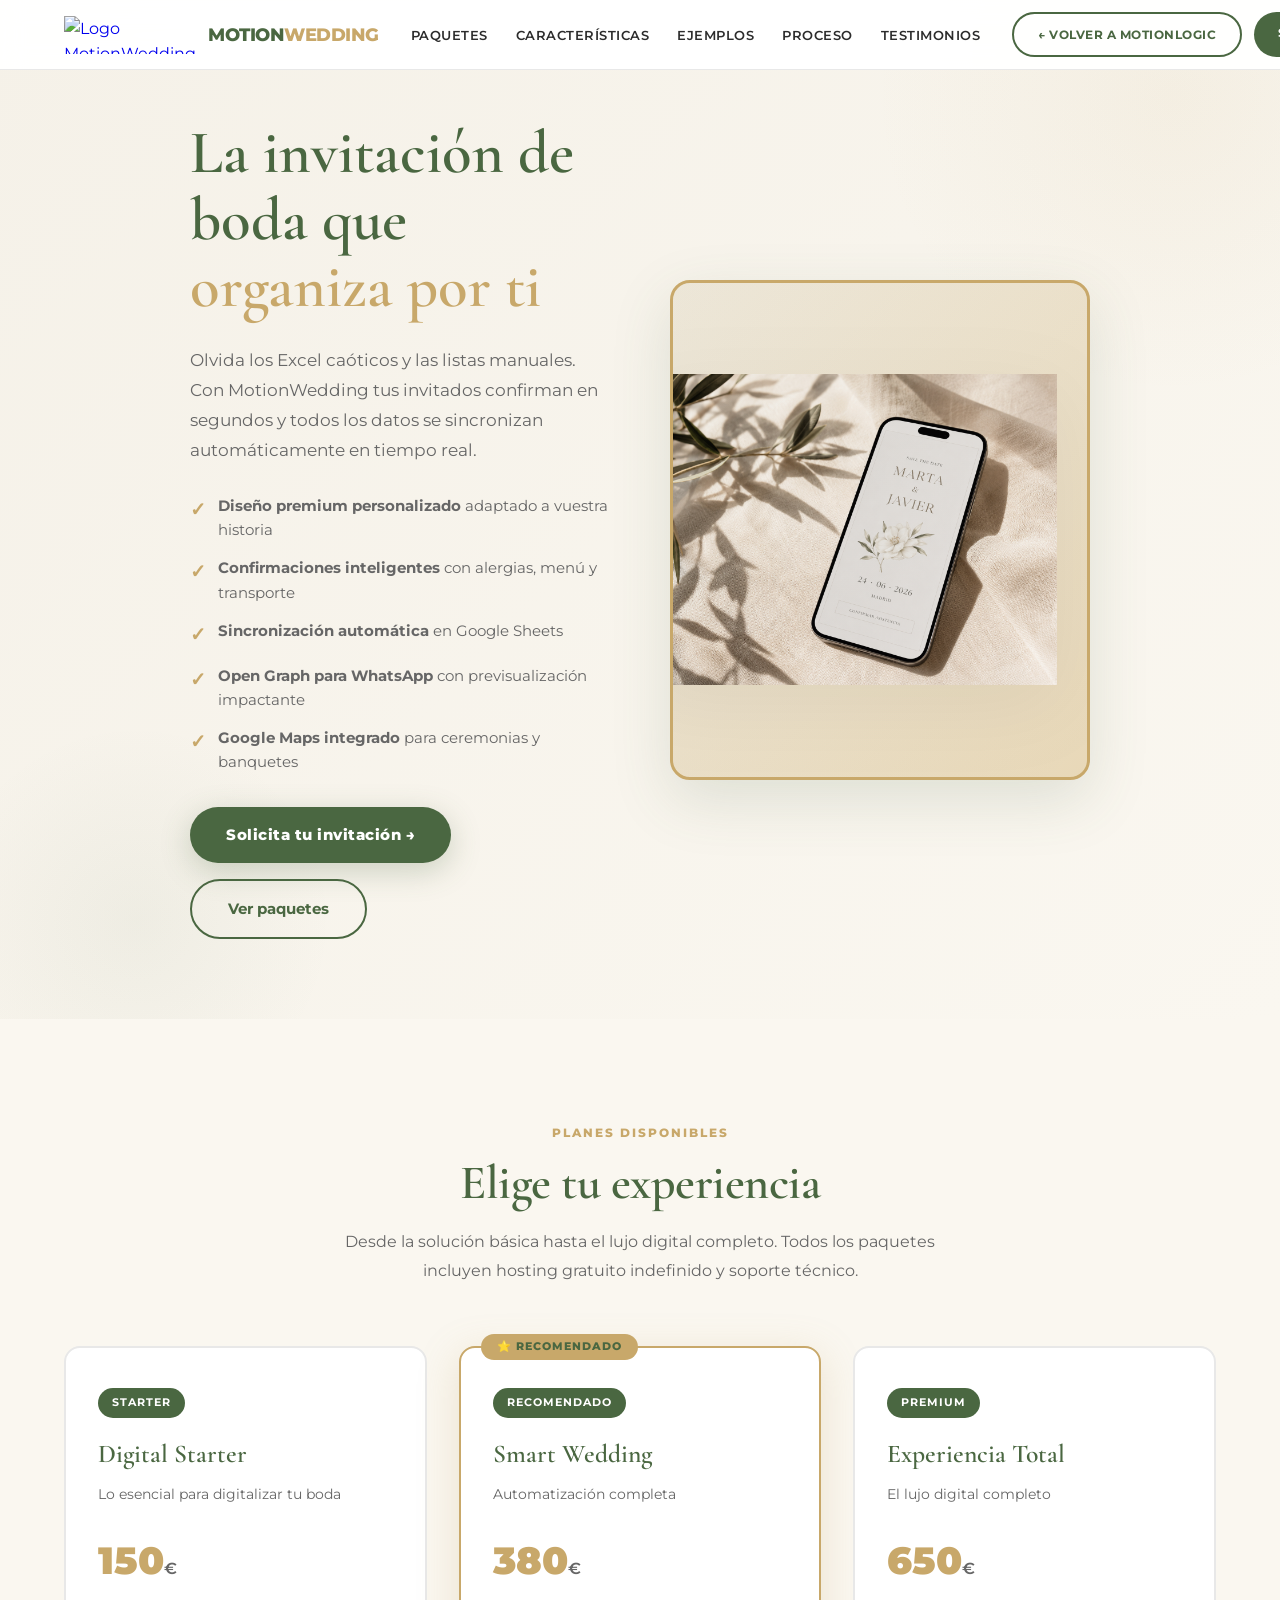
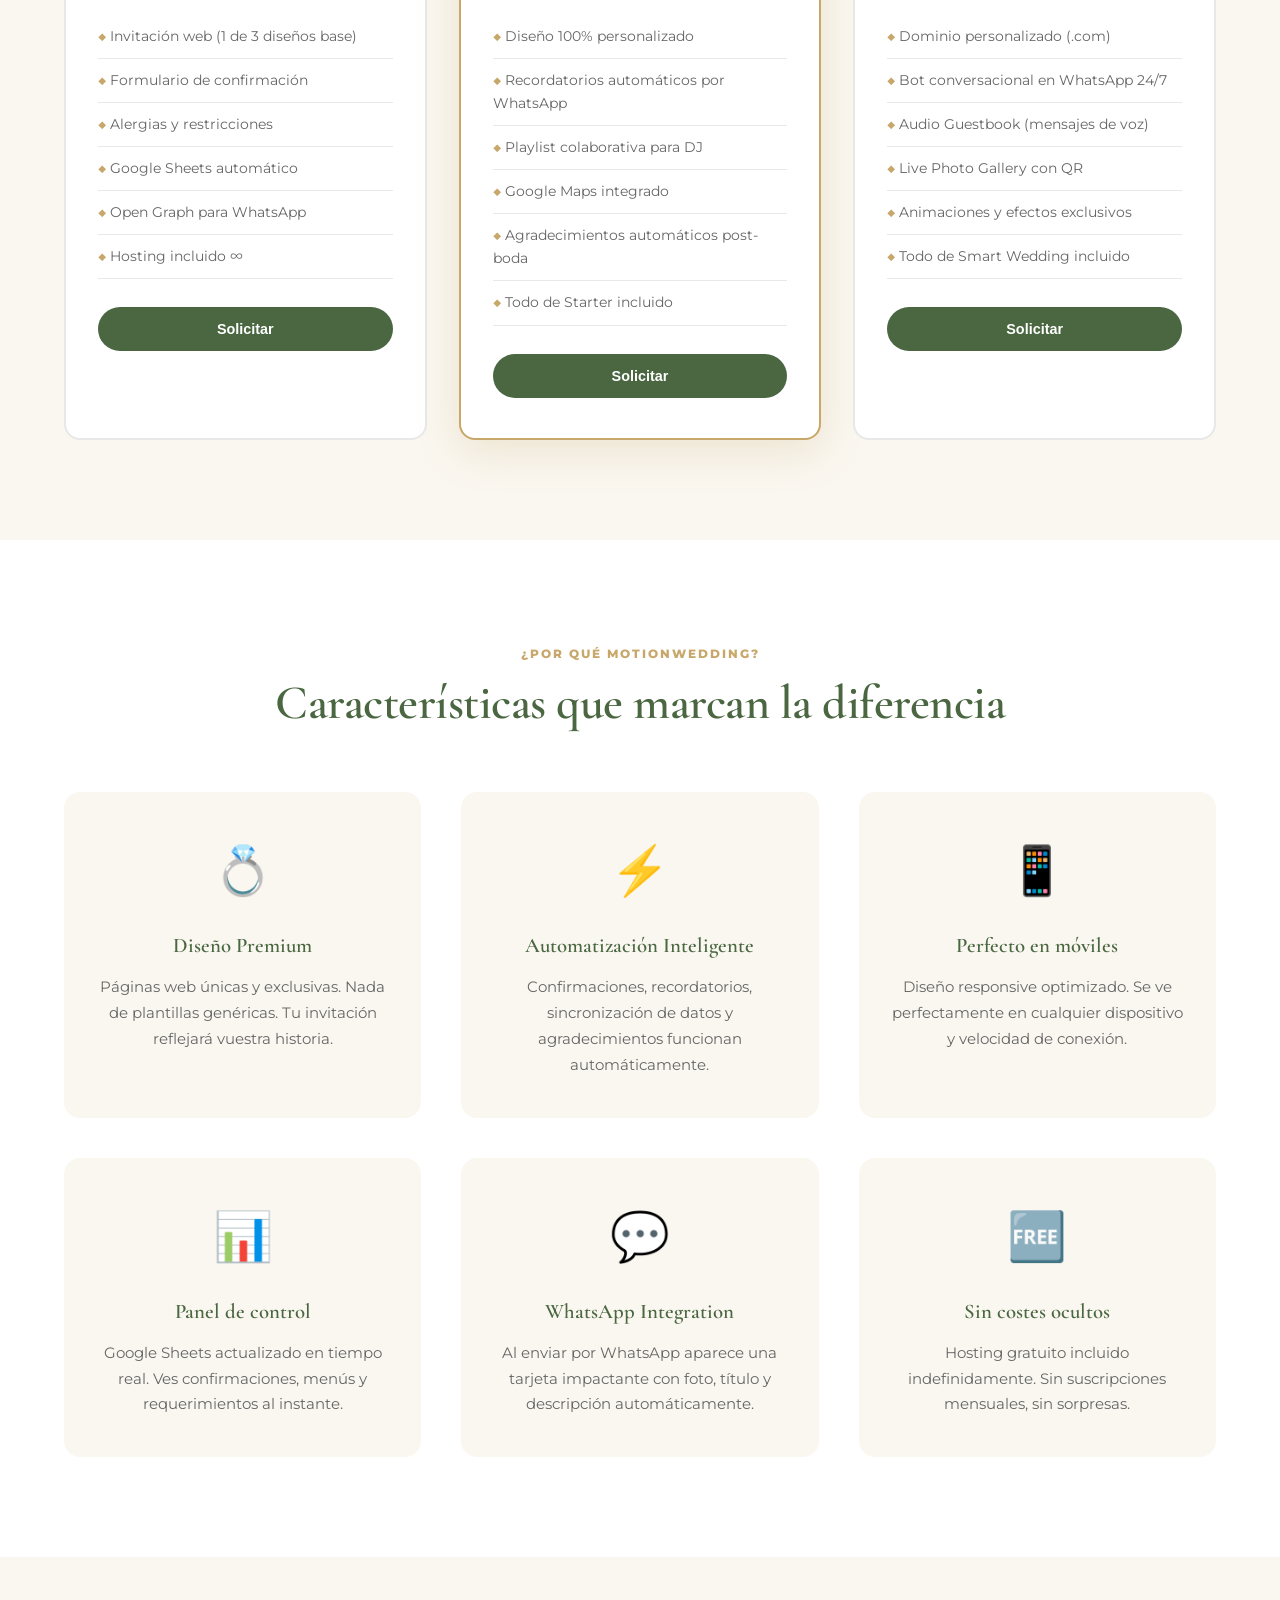
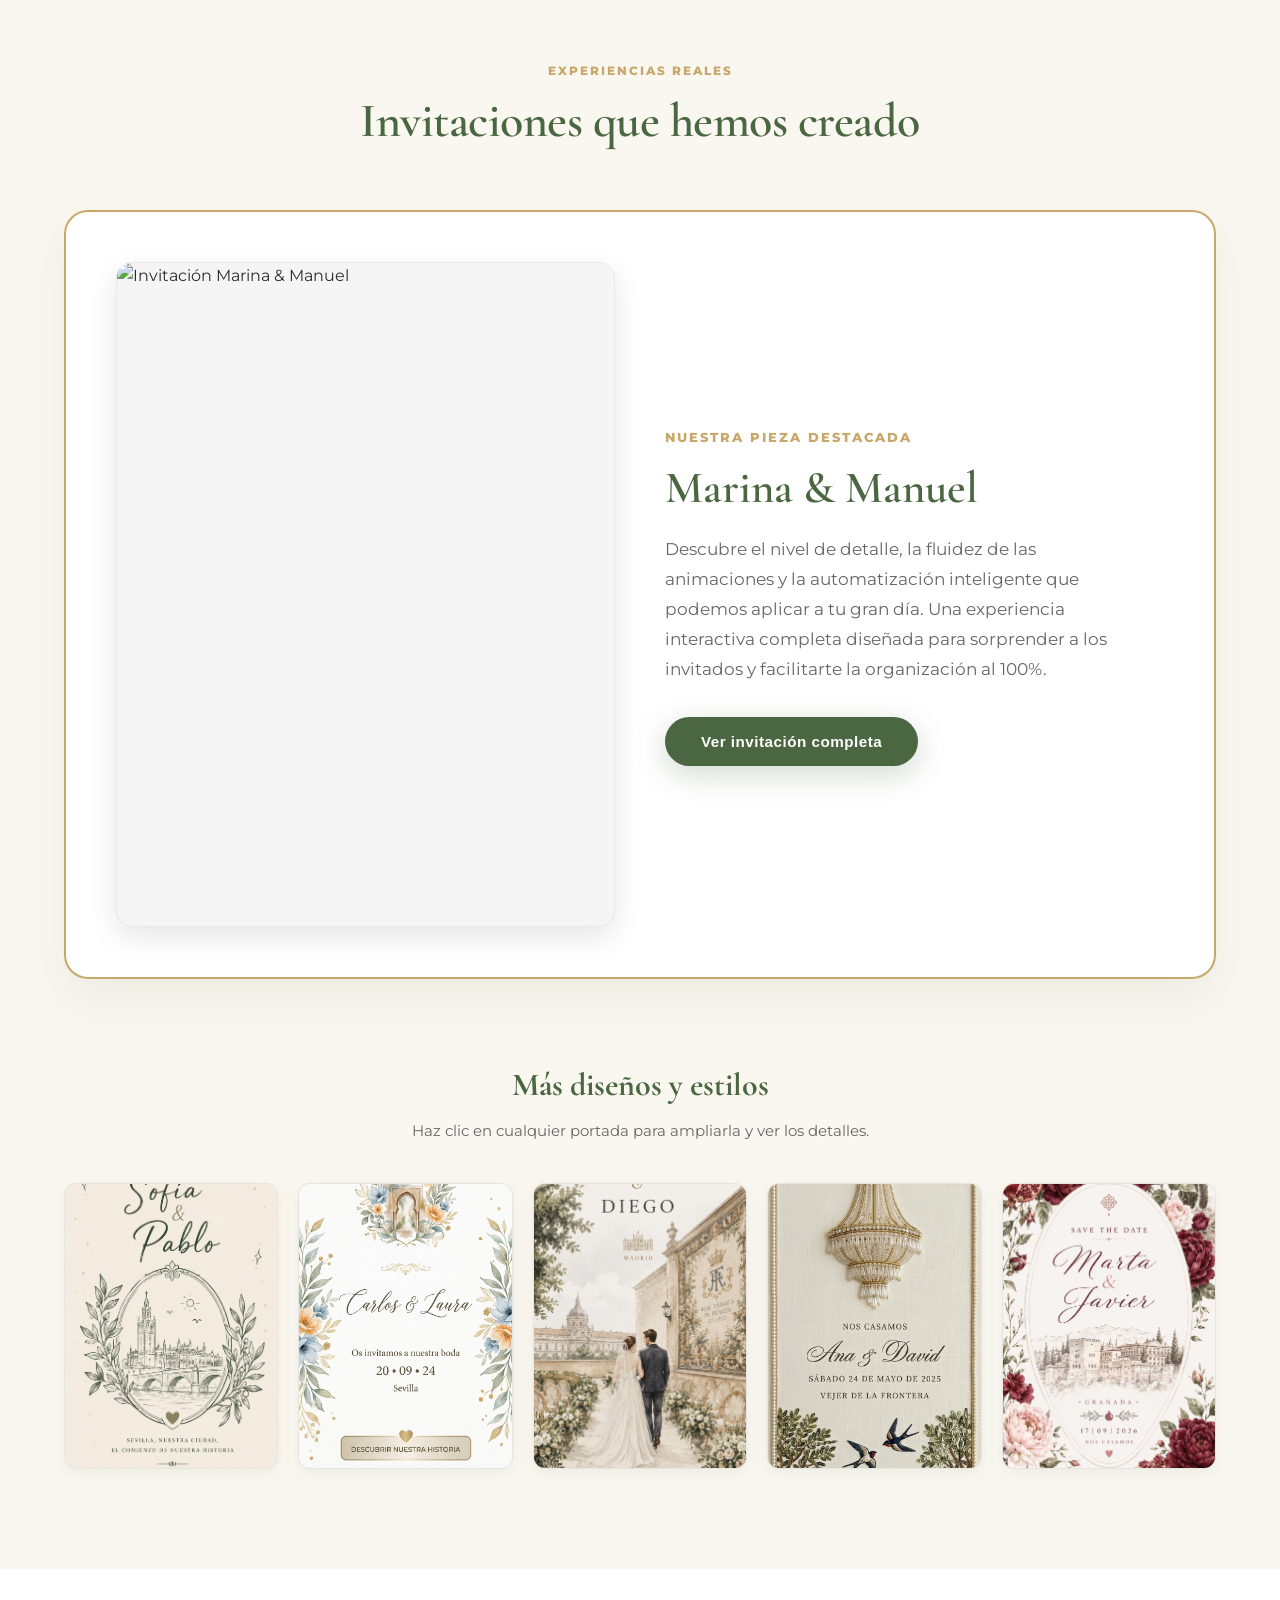
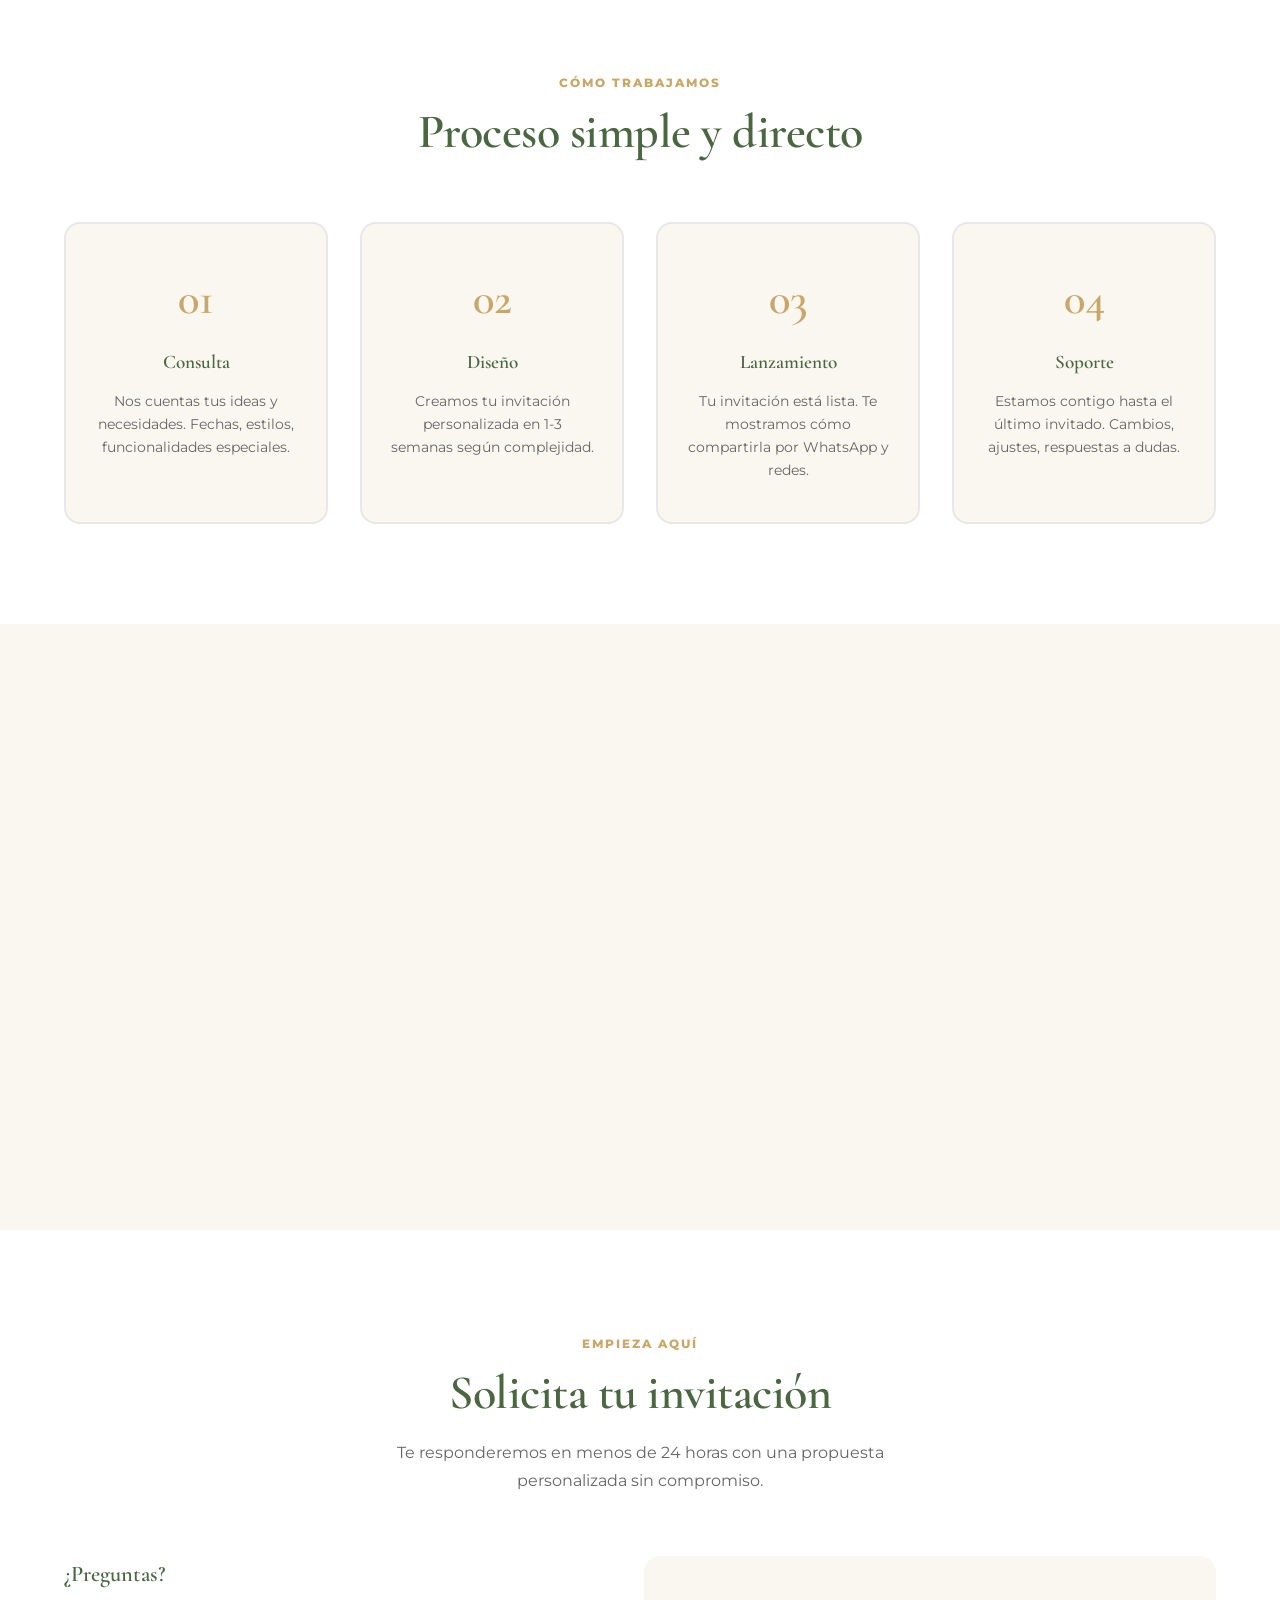
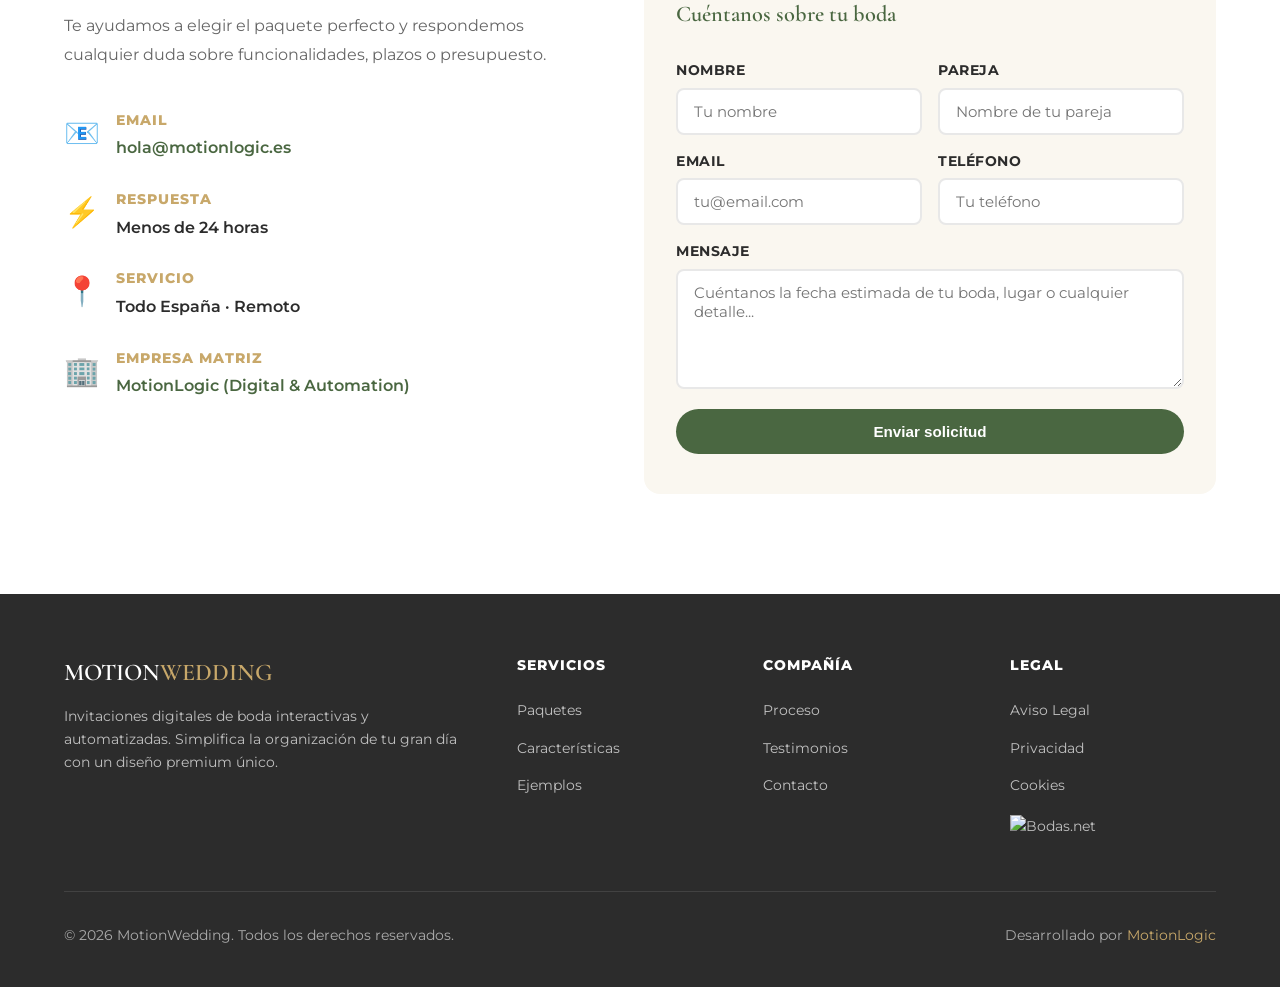
==== commit 1cc118ee: "Update index.html" ====
--- a/wedding/index.html
+++ b/wedding/index.html
@@ -53,6 +53,9 @@
     }
     nav.scrolled { box-shadow: 0 4px 30px rgba(74,103,65,0.15); }
     .nav-logo { display: flex; align-items: center; gap: 12px; text-decoration: none; flex-shrink: 0; }
+    .nav-logo-img { height: 38px; width: auto; object-fit: contain; }
+    .nav-logo-text { font-size: 1.15rem; font-weight: 800; color: var(--green); letter-spacing: -0.5px; white-space: nowrap; }
+    .nav-logo-text span { color: var(--gold); }
     .nav-links { display: flex; gap: 28px; list-style: none; justify-content: center; }
     .nav-links a { text-decoration: none; color: var(--dark); font-size: .82rem; font-weight: 600; letter-spacing: .5px; text-transform: uppercase; transition: color .2s; white-space: nowrap; }
     .nav-links a:hover { color: var(--green); }
@@ -133,8 +136,7 @@
       border: 3px solid var(--gold);
       box-shadow: 0 20px 60px rgba(74,103,65,0.15);
       display: flex; align-items: center; justify-content: center;
-      width: 100%;
-      aspect-ratio: 4/5;
+      min-height: 500px;
     }
     .hero-image::after {
       content: '';
@@ -375,7 +377,8 @@
     /* ─── FOOTER ───────────────────────────── */
     footer { background: var(--dark); color: #fff; padding: 60px 5% 40px; }
     .footer-content { display: grid; grid-template-columns: 2fr 1fr 1fr 1fr; gap: 40px; margin-bottom: 40px; }
-    .footer-logo { margin-bottom: 12px; }
+    .footer-logo { font-family: var(--font-serif); font-size: 1.5rem; font-weight: 600; margin-bottom: 12px; }
+    .footer-logo span { color: var(--gold); }
     .footer-desc { font-size: .9rem; color: rgba(255,255,255,0.7); line-height: 1.6; margin-bottom: 20px; }
     .footer-socials { display: flex; gap: 12px; }
     .social-btn { width: 40px; height: 40px; border-radius: 50%; background: rgba(255,255,255,0.1); display: flex; align-items: center; justify-content: center; text-decoration: none; color: #fff; font-weight: 700; transition: all .3s; }
@@ -462,6 +465,7 @@
       .nav-links { gap: 16px; display: none; }
       section { padding: 60px 4%; }
       .hero-content { grid-template-columns: 1fr; gap: 40px; }
+      .hero-image { min-height: 350px; }
       .contact-wrapper { grid-template-columns: 1fr; }
       .footer-content { grid-template-columns: 1fr 1fr; gap: 28px; }
       .form-row { grid-template-columns: 1fr; }
@@ -477,7 +481,8 @@
 <!-- NAV -->
 <nav id="navbar">
   <a href="https://motionlogic.es" class="nav-logo">
-    <img src="logomotionwd.png" alt="MotionWedding Logo" style="height: 45px; width: auto;" />
+    <img src="Gemini_Generated_Image_cj2iq0cj2iq0cj2i.png" alt="Logo MotionWedding" class="nav-logo-img" />
+    <div class="nav-logo-text">MOTION<span>WEDDING</span></div>
   </a>
   <ul class="nav-links">
     <li><a href="#paquetes">Paquetes</a></li>
@@ -512,7 +517,7 @@
       </div>
     </div>
     <div class="hero-image">
-      <img src="mockup.png" alt="Mockup de invitación digital de boda en iPhone" style="width: 100%; height: 100%; object-fit: cover; display: block;" />
+      <img src="mockup.png" alt="Mockup de invitación digital de boda en iPhone" style="width: 100%; height: auto; max-height: 600px; display: block; margin: 0 auto; filter: drop-shadow(0 20px 40px rgba(0,0,0,0.05)); transform: translateX(-30px);" />
     </div>
   </div>
 </section>
@@ -838,9 +843,7 @@
 <footer>
   <div class="footer-content">
     <div class="footer-brand">
-      <div class="footer-logo">
-        <img src="logomotionwd.png" alt="MotionWedding Logo" style="height: 50px; width: auto;" />
-      </div>
+      <div class="footer-logo">MOTION<span>WEDDING</span></div>
       <p class="footer-desc">Invitaciones digitales de boda interactivas y automatizadas. Simplifica la organización de tu gran día con un diseño premium único.</p>
     </div>
     <div class="footer-col">
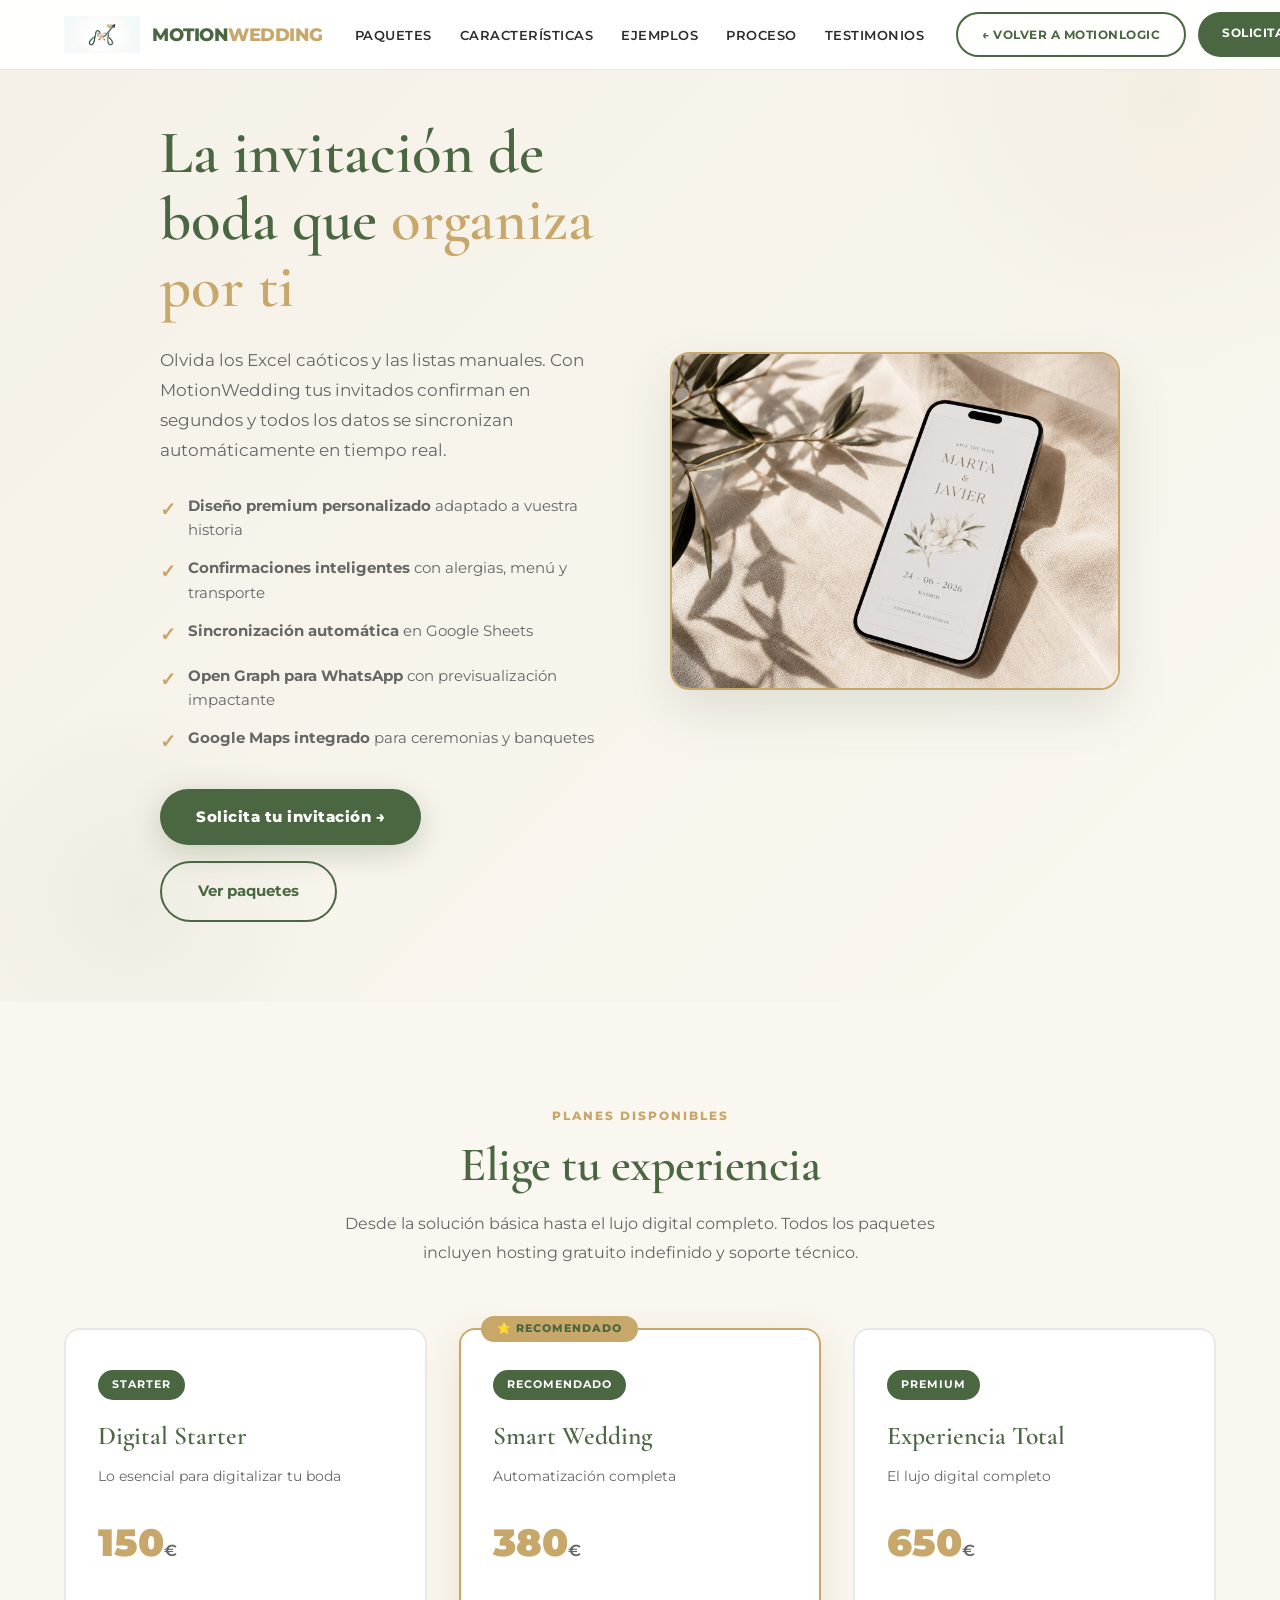
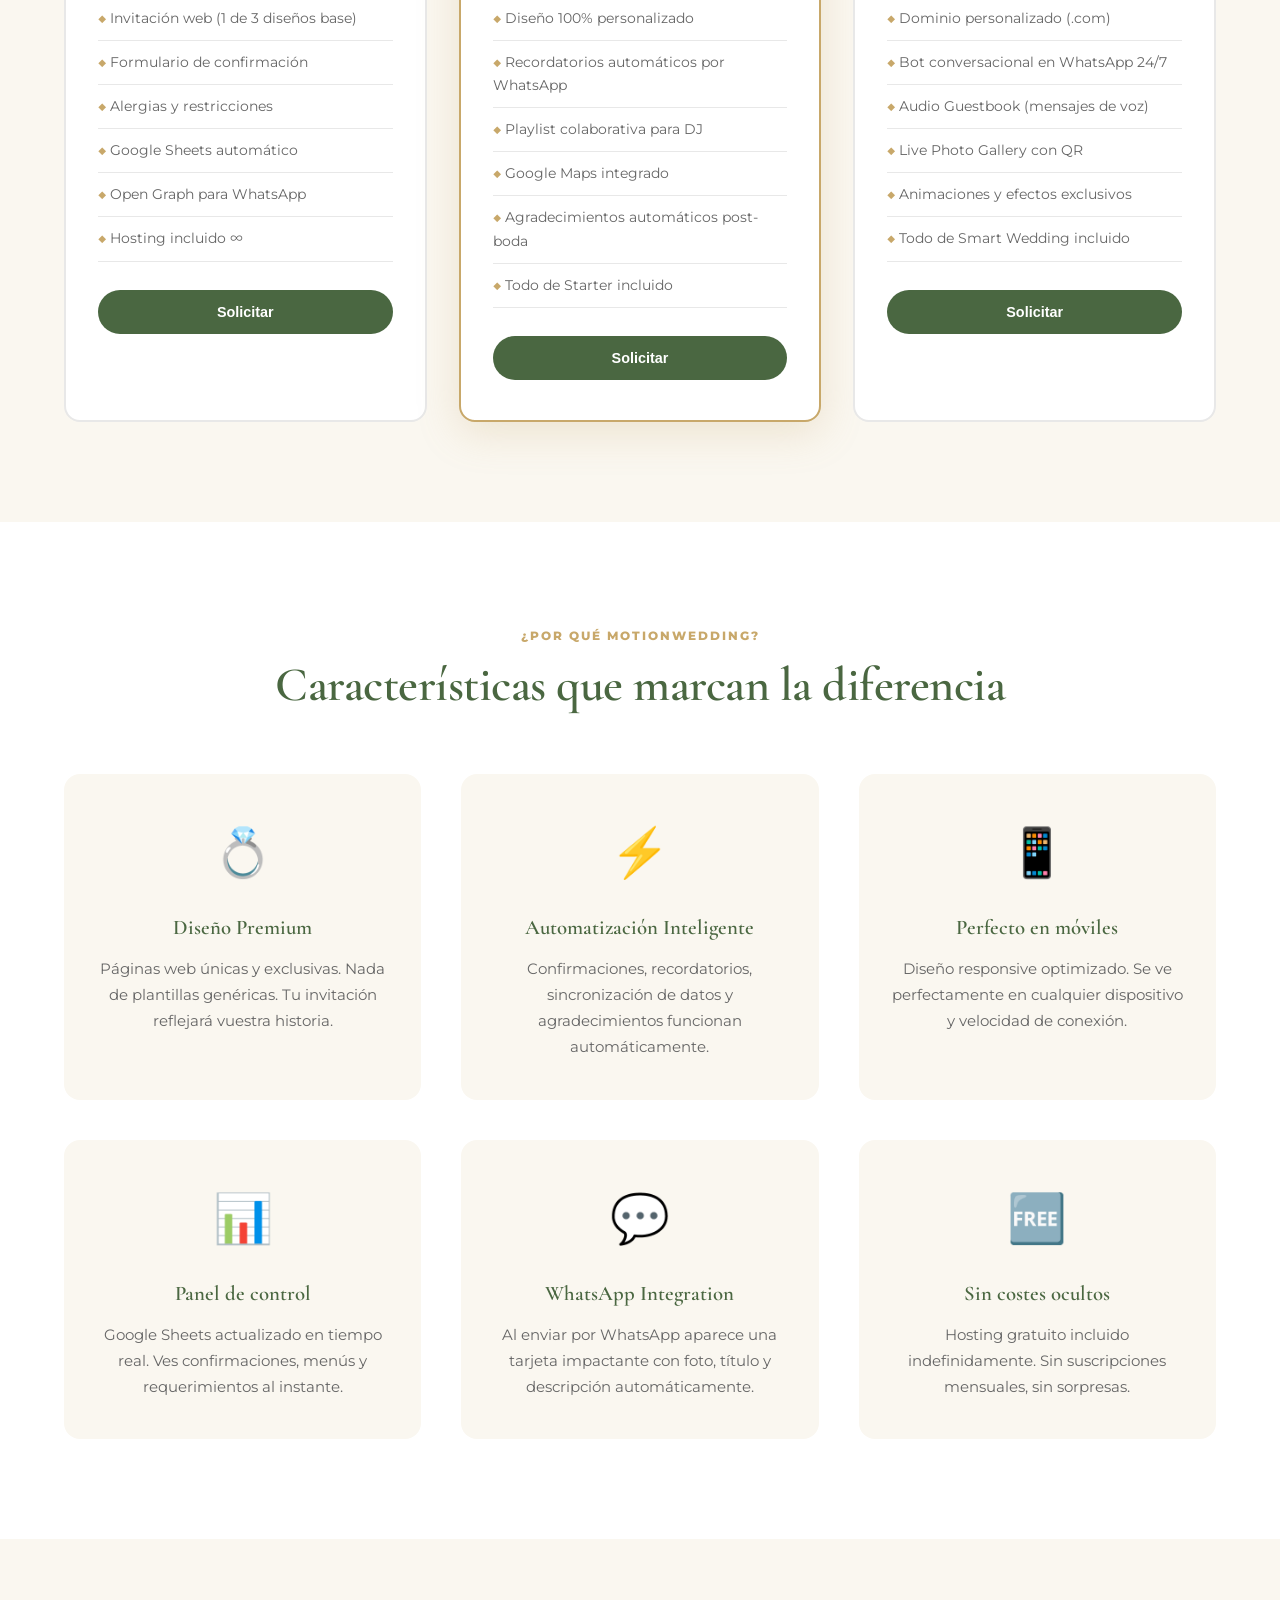
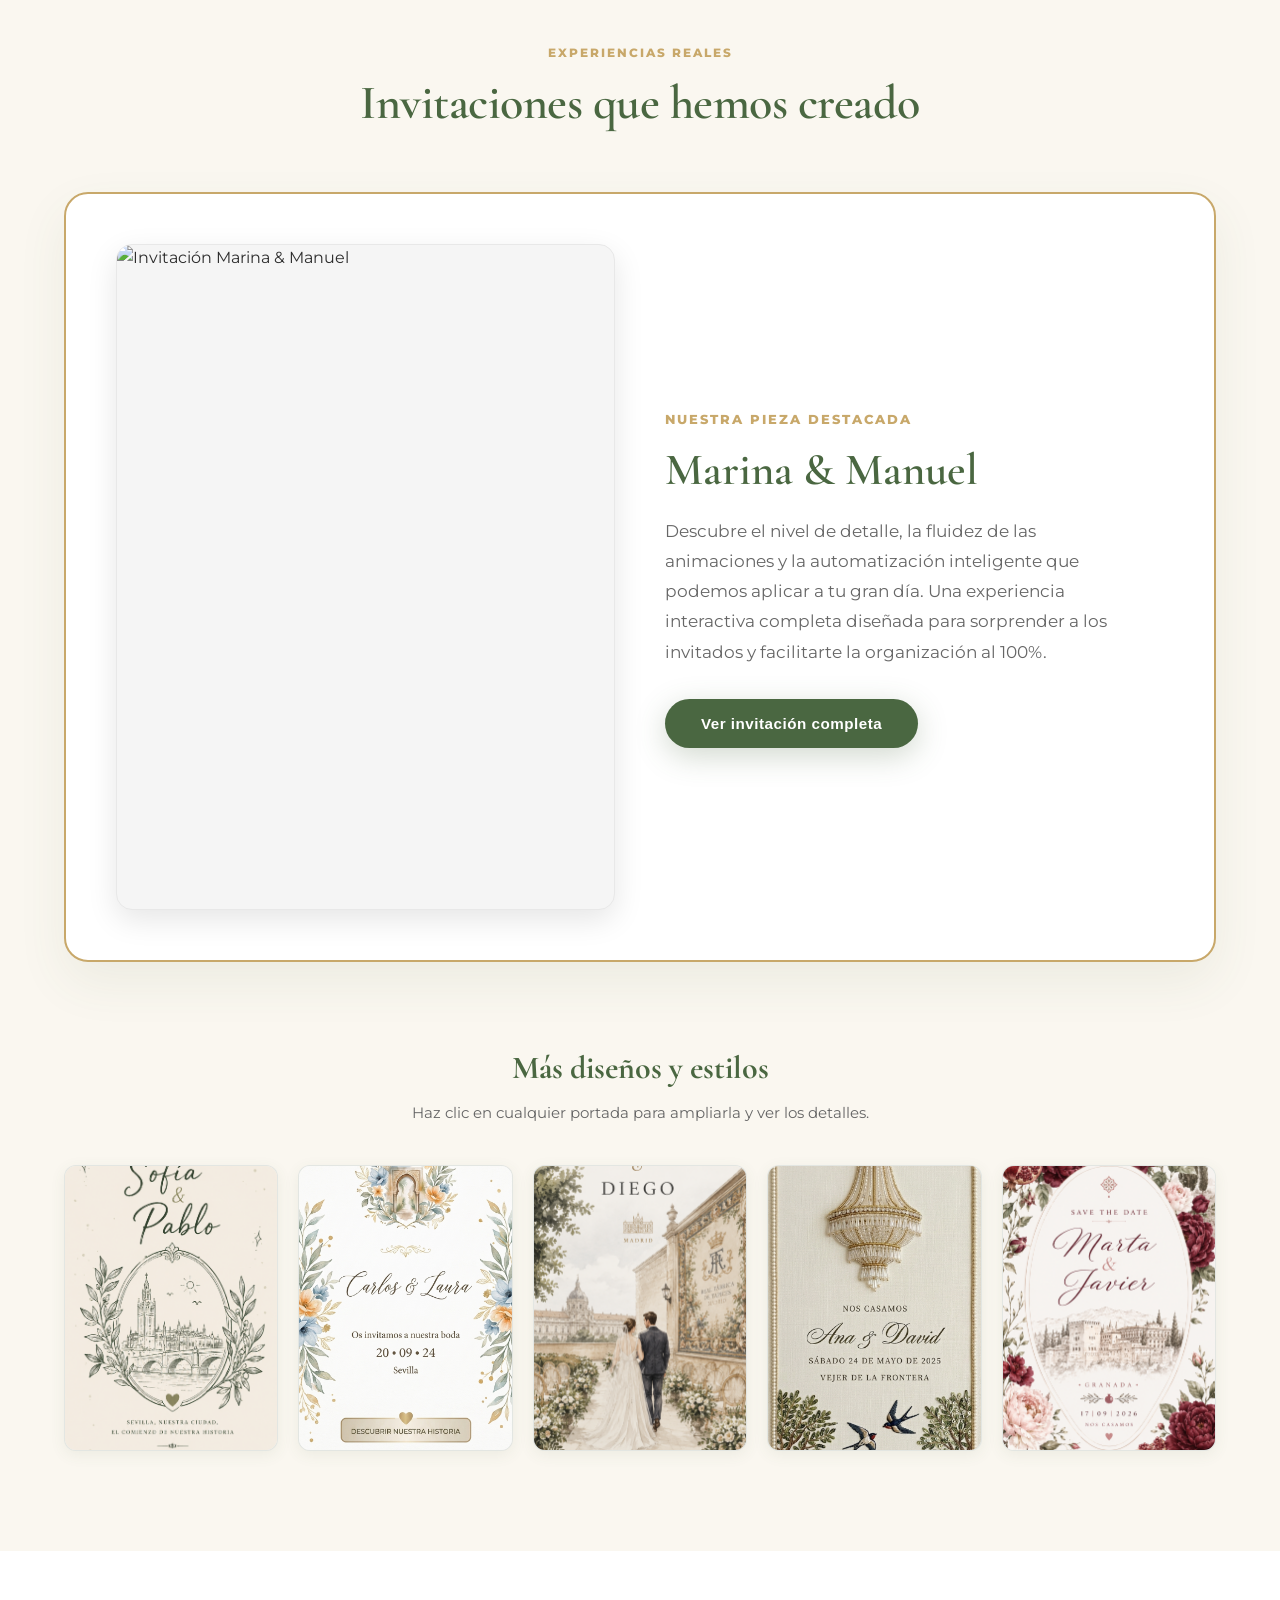
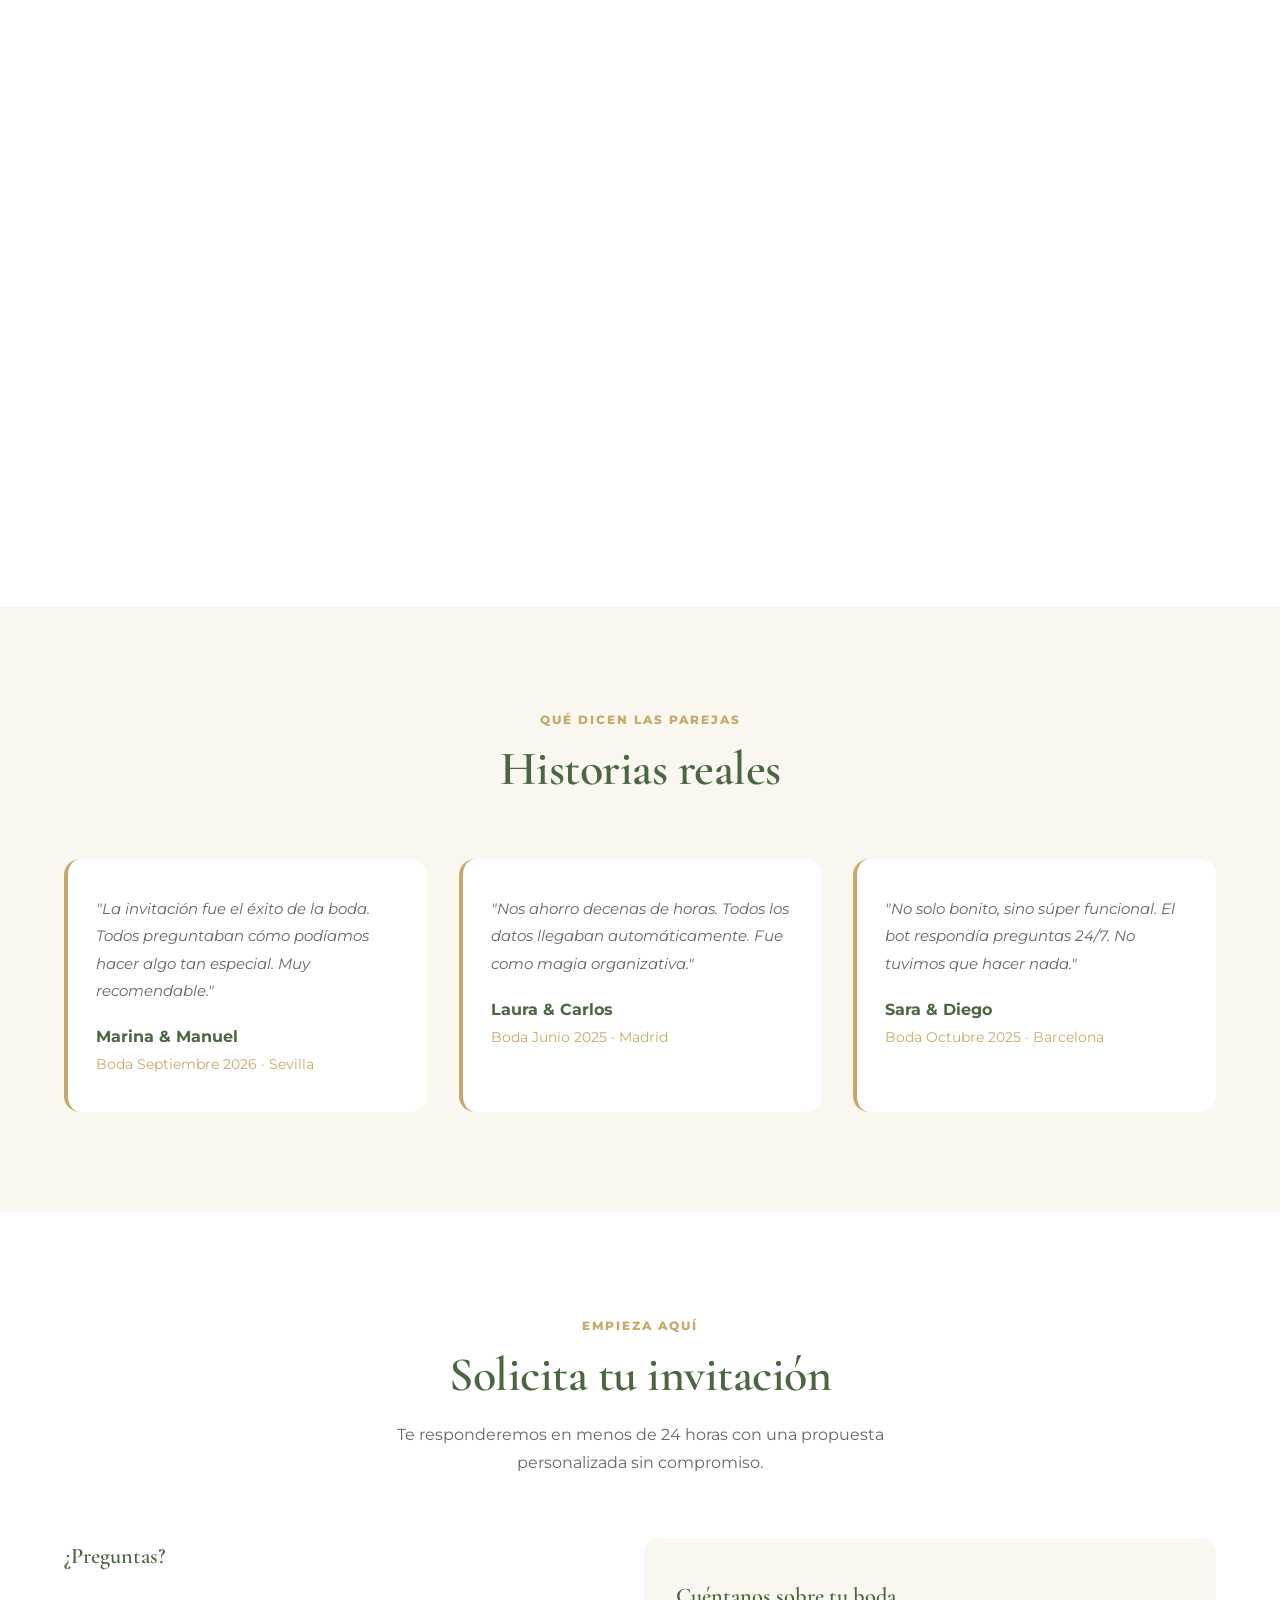
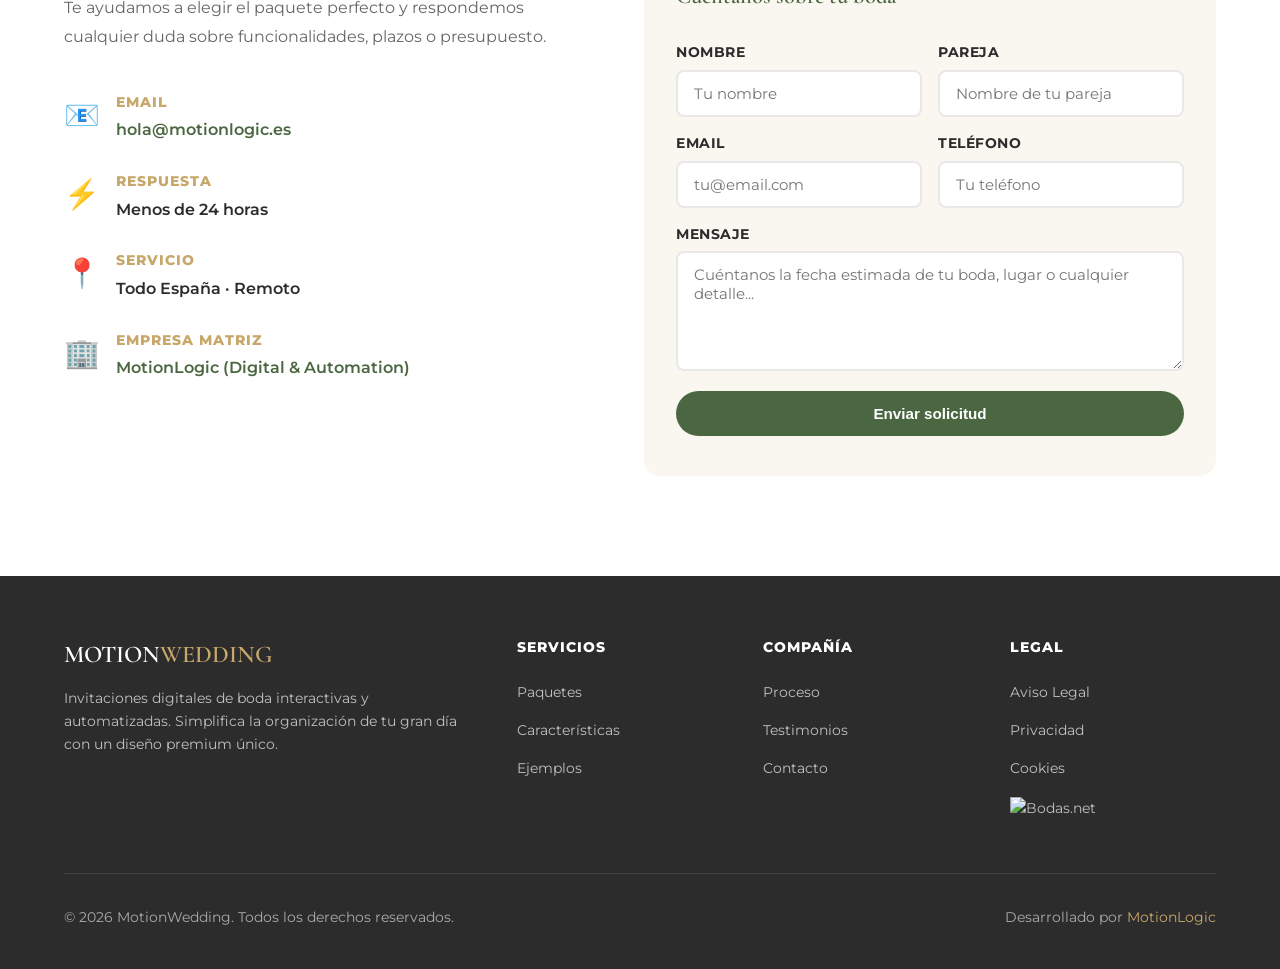
==== commit 05ab2bdf: "Update index.html" ====
--- a/wedding/index.html
+++ b/wedding/index.html
@@ -93,7 +93,7 @@
       width: 400px; height: 400px; border-radius: 50%;
       background: radial-gradient(circle, rgba(74,103,65,0.05) 0%, transparent 70%);
     }
-    .hero-content { position: relative; z-index: 2; max-width: 900px; display: grid; grid-template-columns: 1fr 1fr; gap: 60px; align-items: center; }
+    .hero-content { position: relative; z-index: 2; max-width: 960px; display: grid; grid-template-columns: 1fr 1fr; gap: 60px; align-items: center; }
     .hero-text h1 {
       font-family: var(--font-serif);
       font-size: clamp(2.4rem, 5vw, 3.8rem);
@@ -130,19 +130,22 @@
     }
     .btn-secondary:hover { background: var(--green); color: #fff; }
     
+    /* Ajuste fino de la imagen hero */
     .hero-image {
-      position: relative; border-radius: 20px; overflow: hidden;
-      background: linear-gradient(135deg, #f5ede0, #e8d8b8);
-      border: 3px solid var(--gold);
-      box-shadow: 0 20px 60px rgba(74,103,65,0.15);
-      display: flex; align-items: center; justify-content: center;
-      min-height: 500px;
-    }
-    .hero-image::after {
-      content: '';
-      position: absolute; inset: 0;
-      background: linear-gradient(135deg, rgba(74,103,65,0.05) 0%, transparent 100%);
-      pointer-events: none;
+      position: relative;
+      border-radius: 20px;
+      overflow: hidden;
+      border: 2px solid var(--gold);
+      box-shadow: 0 20px 50px rgba(74,103,65,0.15);
+      width: 100%;
+      max-width: 460px;
+      justify-self: center;
+    }
+    .hero-image img {
+      width: 100%;
+      height: auto;
+      display: block;
+      object-fit: cover;
     }
 
     /* ─── SECTION BASE ────────────────────────── */
@@ -224,10 +227,9 @@
     }
     .feature-desc { font-size: .95rem; color: var(--text); line-height: 1.7; }
 
-    /* ─── NUEVA GALERÍA (JERARQUÍA VISUAL) ────── */
+    /* ─── GALERÍA ────────────────────────────── */
     #galeria { background: var(--cream); }
     
-    /* 1. Invitación Destacada */
     .gallery-featured {
       display: grid;
       grid-template-columns: 1fr 1fr;
@@ -269,7 +271,6 @@
     .featured-info h3 { font-family: var(--font-serif); font-size: 2.8rem; font-weight: 600; color: var(--green); margin-bottom: 20px; line-height: 1.1; }
     .featured-info p { font-size: 1.05rem; color: var(--text); line-height: 1.8; margin-bottom: 32px; }
 
-    /* 2. Resto de invitaciones (Más pequeñas) */
     .more-examples-header {
       text-align: center;
       margin-bottom: 40px;
@@ -395,7 +396,7 @@
     }
     .footer-bottom a { color: var(--gold); text-decoration: none; }
 
-    /* ─── MODALES (IFRAME E IMAGEN) ──────────── */
+    /* ─── MODALES ──────────────────────────── */
     .modal-base {
       display: none; position: fixed; inset: 0;
       background: rgba(0, 0, 0, 0.8); z-index: 9999;
@@ -407,21 +408,19 @@
     @keyframes fadeIn { from { opacity: 0; } to { opacity: 1; } }
     @keyframes slideUp { from { transform: translateY(50px); opacity: 0; } to { transform: translateY(0); opacity: 1; } }
 
-    /* Modal Iframe - Rediseñado en Formato Vertical de Móvil */
     .modal-content-iframe {
       position: relative; background: #fff; border-radius: 24px;
-      width: 100%; max-width: 420px; height: 85vh; /* Formato vertical óptimo */
+      width: 100%; max-width: 420px; height: 85vh;
       display: flex; flex-direction: column;
       box-shadow: 0 20px 60px rgba(0, 0, 0, 0.4);
       animation: slideUp 0.4s ease;
       overflow: hidden;
-      border: 6px solid #2c2c2c; /* Marco sutil simulando un terminal o pantalla */
+      border: 6px solid #2c2c2c;
     }
     .modal-header { padding: 18px 20px; border-bottom: 1px solid rgba(90, 122, 82, 0.15); background: var(--cream); }
     .modal-header h3 { font-family: var(--font-serif); font-size: 1.3rem; color: #2a3828; margin: 0; text-align: center; }
     .modal-iframe { flex: 1; border: none; border-radius: 0 0 18px 18px; }
 
-    /* Modal Imagen */
     .modal-content-imagen {
       position: relative;
       max-width: 90vw;
@@ -439,7 +438,6 @@
       object-fit: contain;
     }
 
-    /* Botón de cierre genérico */
     .modal-close {
       position: absolute; top: -15px; right: -15px;
       width: 40px; height: 40px; border: none;
@@ -451,7 +449,6 @@
     }
     .modal-close:hover { background: var(--gold); color: #fff; transform: scale(1.1); }
     
-    /* Ajuste de posición del botón para el modal iframe vertical */
     .modal-content-iframe .modal-close { top: 12px; right: 16px; background: rgba(42, 56, 40, 0.08); box-shadow: none; width: 34px; height: 34px; font-size: 1.2rem; }
     .modal-content-iframe .modal-close:hover { background: rgba(42, 56, 40, 0.15); color: var(--dark); }
 
@@ -465,7 +462,6 @@
       .nav-links { gap: 16px; display: none; }
       section { padding: 60px 4%; }
       .hero-content { grid-template-columns: 1fr; gap: 40px; }
-      .hero-image { min-height: 350px; }
       .contact-wrapper { grid-template-columns: 1fr; }
       .footer-content { grid-template-columns: 1fr 1fr; gap: 28px; }
       .form-row { grid-template-columns: 1fr; }
@@ -517,7 +513,7 @@
       </div>
     </div>
     <div class="hero-image">
-      <img src="mockup.png" alt="Mockup de invitación digital de boda en iPhone" style="width: 100%; height: auto; max-height: 600px; display: block; margin: 0 auto; filter: drop-shadow(0 20px 40px rgba(0,0,0,0.05)); transform: translateX(-30px);" />
+      <img src="mockup.png" alt="Mockup de invitación digital de boda en iPhone" />
     </div>
   </div>
 </section>
@@ -618,14 +614,13 @@
   </div>
 </section>
 
-<!-- NUEVA GALERÍA DE EJEMPLOS CON JERARQUÍA -->
+<!-- GALERÍA -->
 <section id="galeria">
   <div class="section-header centered fade-up">
     <span class="section-label">Experiencias Reales</span>
     <h2 class="section-title">Invitaciones que hemos creado</h2>
   </div>
 
-  <!-- 1. INVITACIÓN DESTACADA -->
   <div class="gallery-featured fade-up">
     <div class="featured-image-container" onclick="abrirModalInteractiva('demo.html', 'Marina & Manuel · Septiembre 2026')">
       <img src="portada1.png" alt="Invitación Marina & Manuel" />
@@ -868,7 +863,6 @@
         <li><a href="#">Aviso Legal</a></li>
         <li><a href="#">Privacidad</a></li>
         <li><a href="#">Cookies</a></li>
-        <!-- Sello de Bodas.net integrado -->
         <li style="margin-top: 15px;">
             <a rel='nofollow' href='https://www.bodas.net' title='Bodas.net'>
                 <img alt='Bodas.net' src='https://www.bodas.net/images/sellos/Sello-bodas--gg301133.png' style='border-width:0px; max-width: 120px;' />
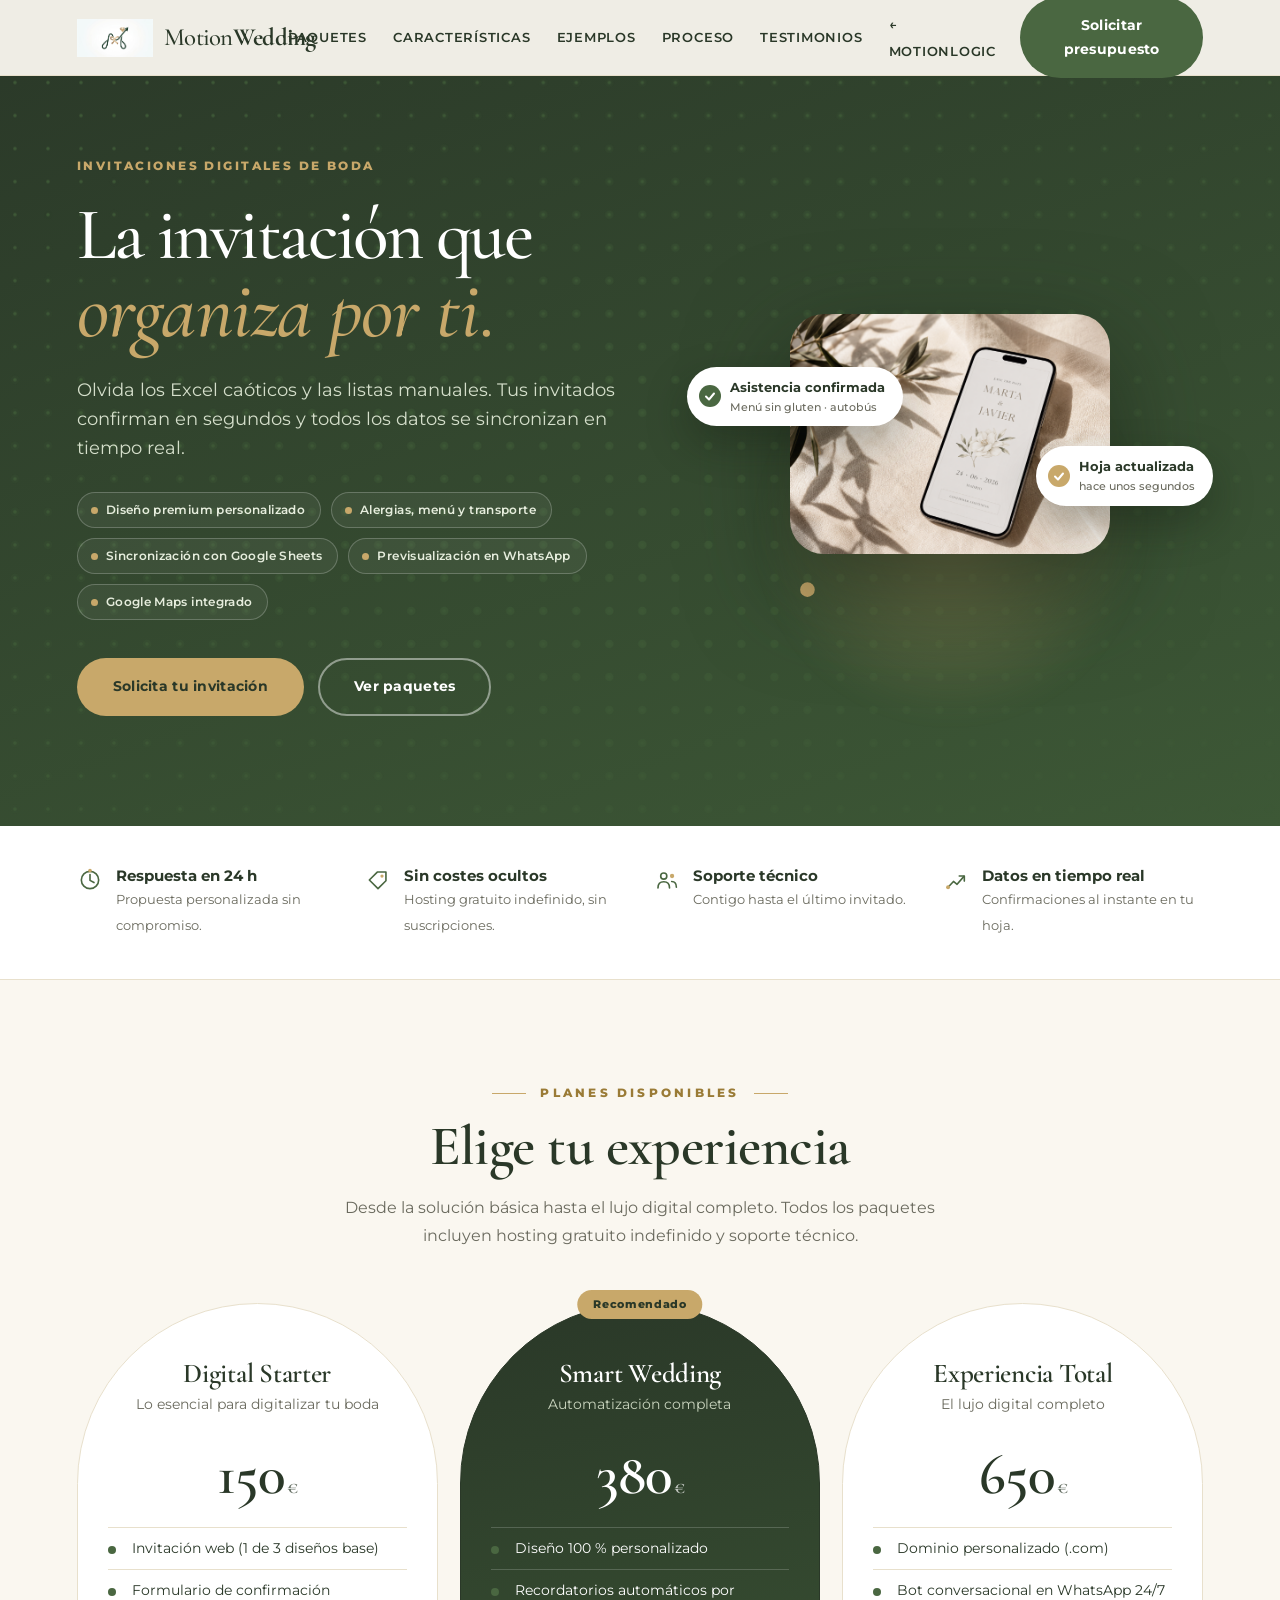
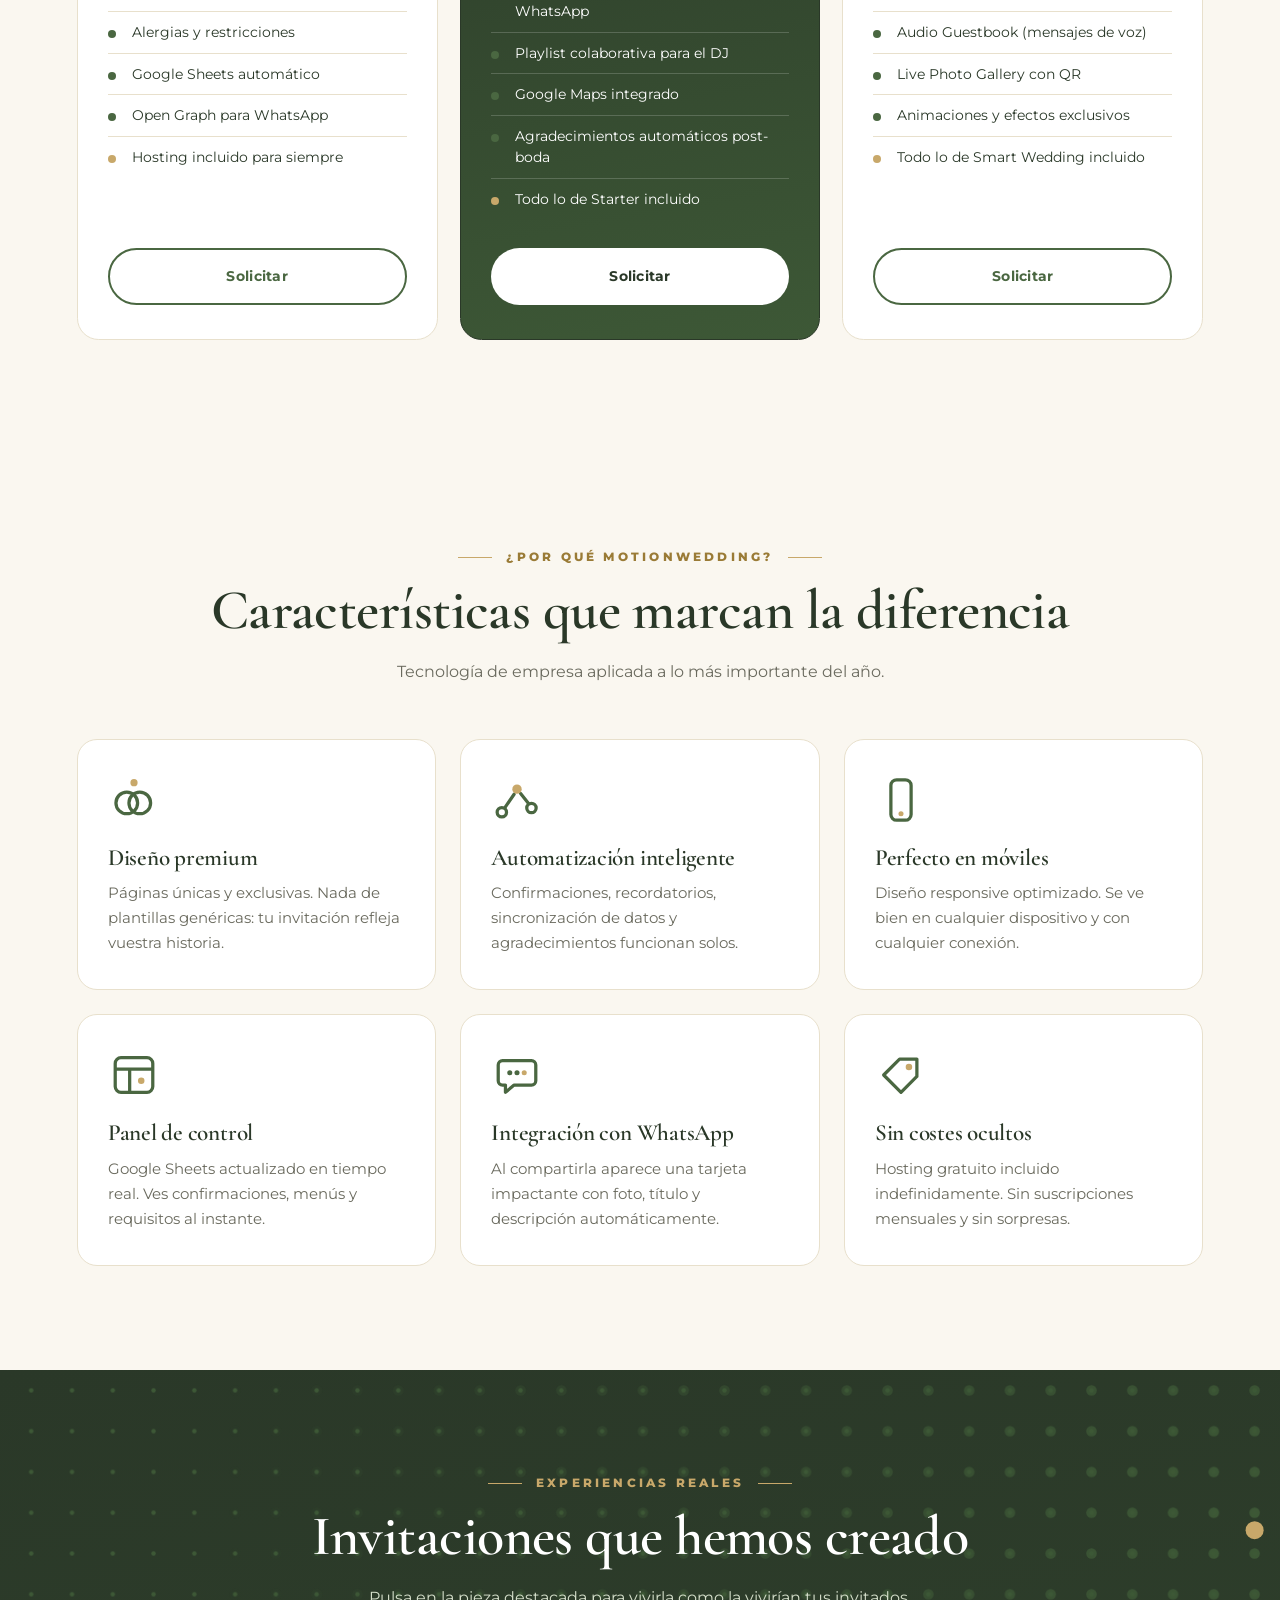
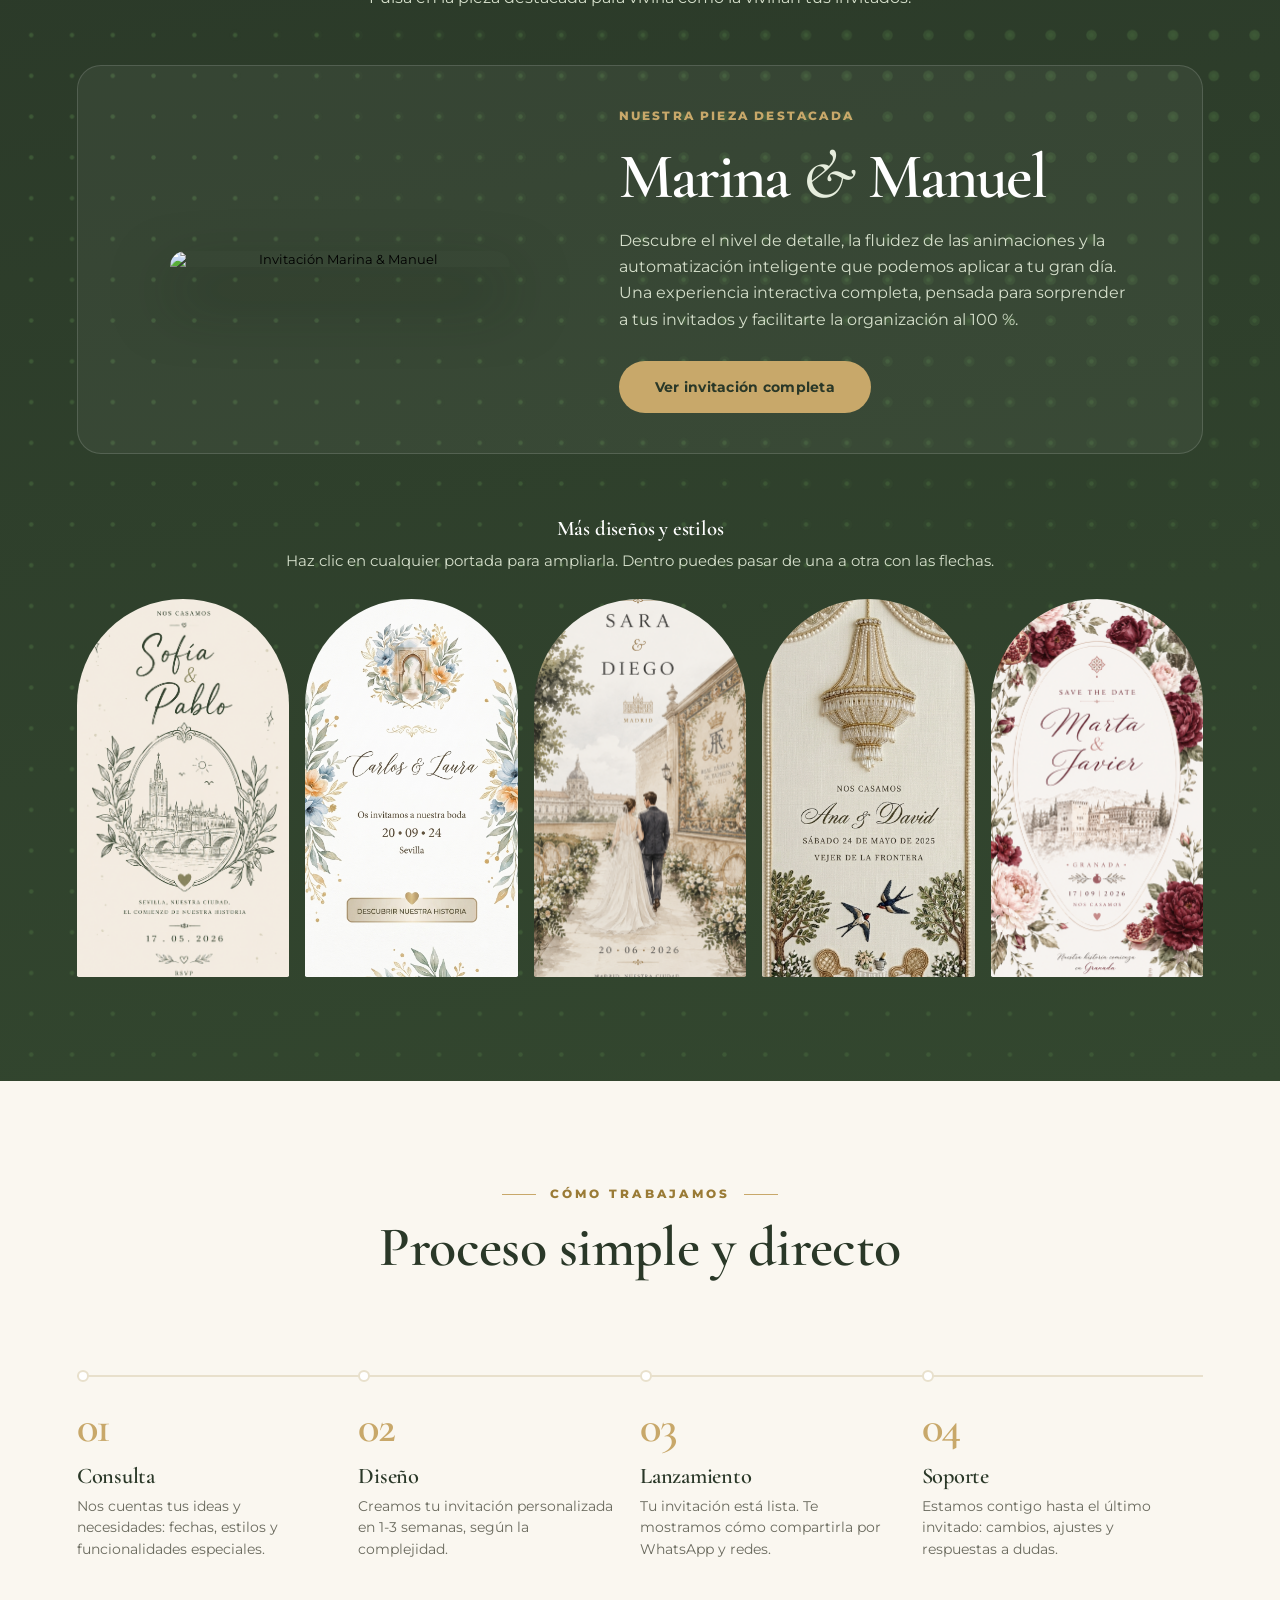
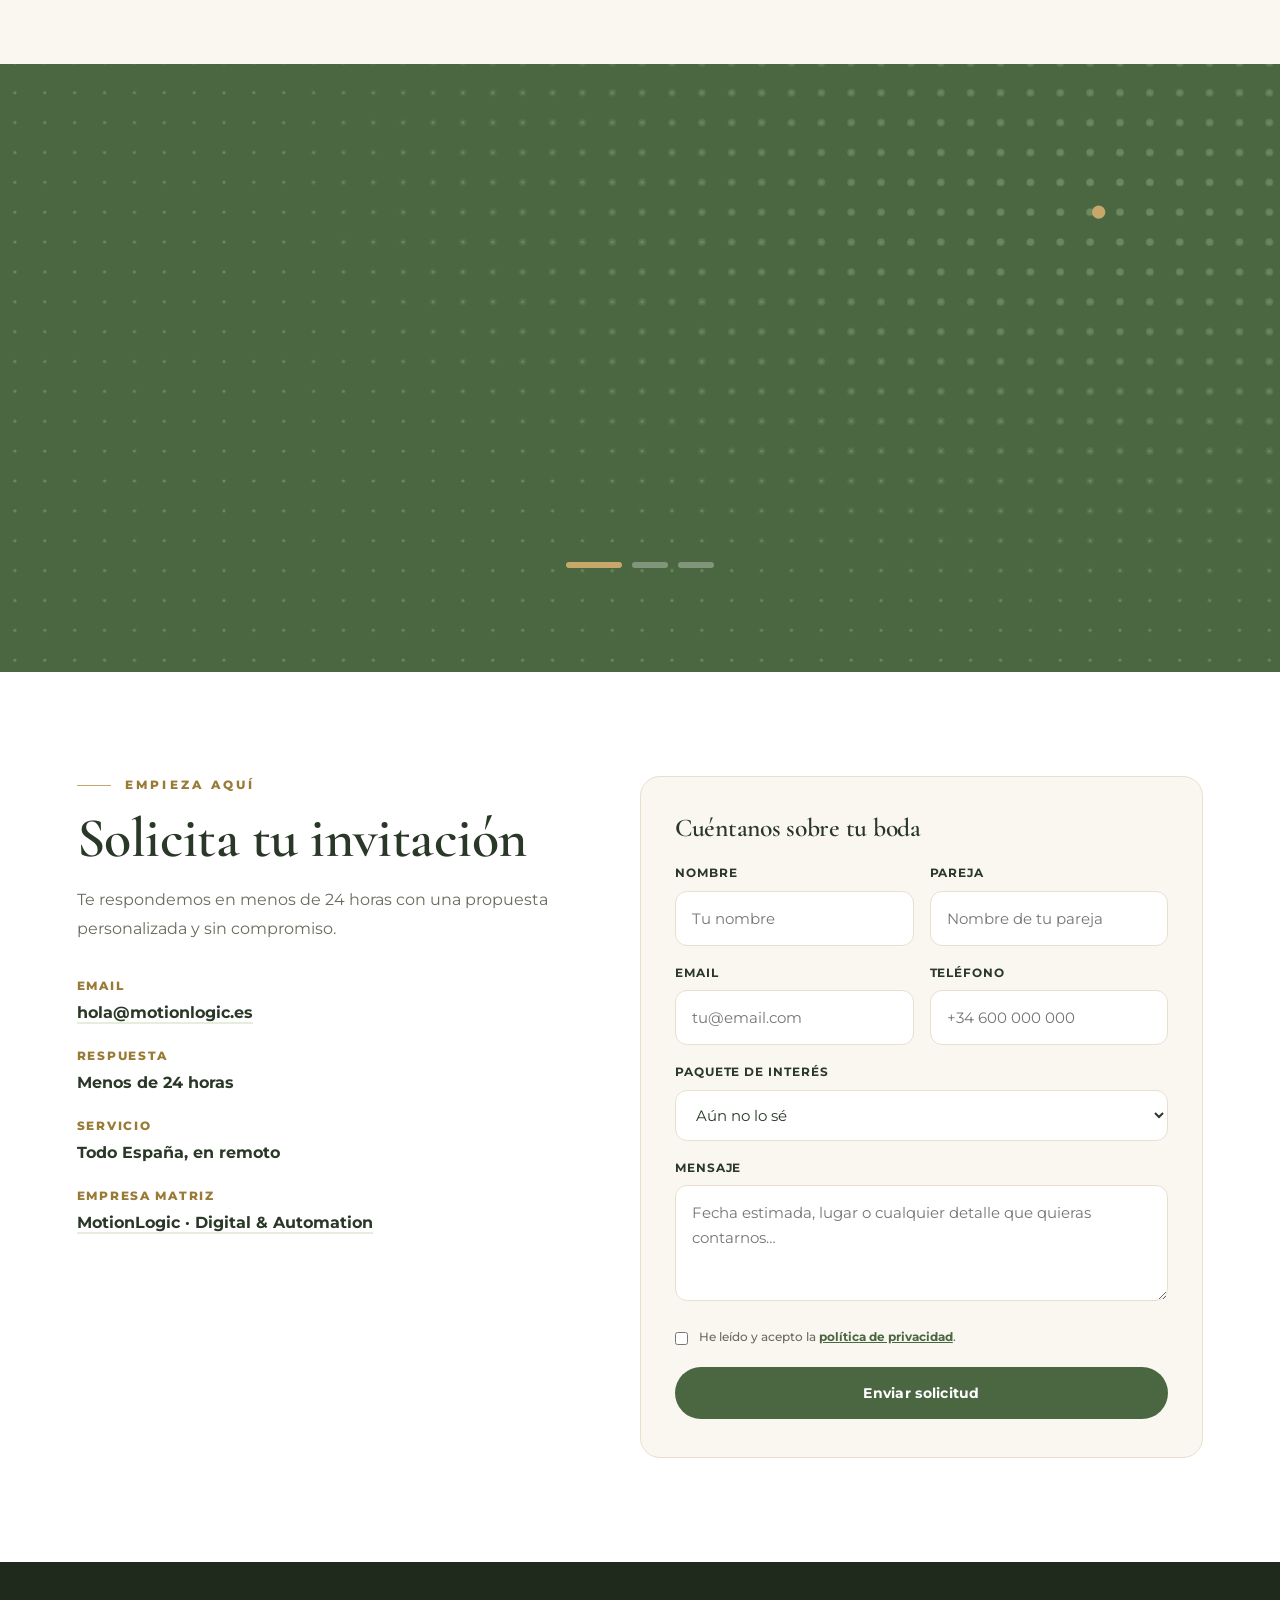
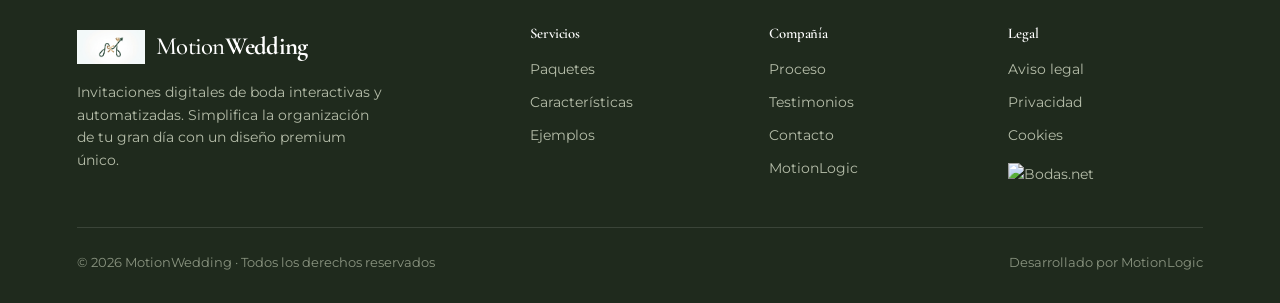
==== commit 9b5a501d: "Update index.html" ====
--- a/wedding/index.html
+++ b/wedding/index.html
@@ -1,963 +1,804 @@
 <!DOCTYPE html>
 <html lang="es">
 <head>
-  <meta charset="UTF-8" />
-  <meta name="viewport" content="width=device-width, initial-scale=1.0" />
-  <title>MotionWedding · Invitaciones Digitales de Boda</title>
-  <meta name="description" content="Invitaciones digitales interactivas para bodas. Diseño premium + confirmación automática + gestión de invitados en tiempo real. Desde 150€." />
-  <meta name="theme-color" content="#4a6741" />
-  <link rel="preconnect" href="https://fonts.googleapis.com" />
-  <link href="https://fonts.googleapis.com/css2?family=Montserrat:wght@400;600;700;800;900&family=Cormorant+Garamond:ital,wght@0,400;0,600;1,400&display=swap" rel="stylesheet" />
-  <style>
-    *, *::before, *::after { box-sizing: border-box; margin: 0; padding: 0; }
-
-    :root {
-      --green: #4a6741;
-      --green-dark: #3d5836;
-      --green-light: #5a7a52;
-      --gold: #C8A86A;
-      --gold-dark: #b88820;
-      --cream: #faf7f0;
-      --cream-light: #f5f1e8;
-      --dark: #2C2C2C;
-      --gray: #E8E8E8;
-      --gray-light: #F5F5F5;
-      --white: #FFFFFF;
-      --text: #666;
-      --font-sans: 'Montserrat', sans-serif;
-      --font-serif: 'Cormorant Garamond', serif;
-    }
-
-    html { scroll-behavior: smooth; }
-
-    body {
-      font-family: var(--font-sans);
-      color: var(--dark);
-      background: var(--white);
-      line-height: 1.6;
-      overflow-x: hidden;
-    }
-
-    /* ─── NAV ─────────────────────────────────── */
-    nav {
-      position: fixed; top: 0; left: 0; right: 0; z-index: 100;
-      background: rgba(255,255,255,0.96);
-      backdrop-filter: blur(12px);
-      border-bottom: 1px solid var(--gray);
-      display: grid;
-      grid-template-columns: auto 1fr auto;
-      align-items: center;
-      gap: 32px;
-      padding: 0 5%; height: 70px;
-      transition: box-shadow .3s;
-    }
-    nav.scrolled { box-shadow: 0 4px 30px rgba(74,103,65,0.15); }
-    .nav-logo { display: flex; align-items: center; gap: 12px; text-decoration: none; flex-shrink: 0; }
-    .nav-logo-img { height: 38px; width: auto; object-fit: contain; }
-    .nav-logo-text { font-size: 1.15rem; font-weight: 800; color: var(--green); letter-spacing: -0.5px; white-space: nowrap; }
-    .nav-logo-text span { color: var(--gold); }
-    .nav-links { display: flex; gap: 28px; list-style: none; justify-content: center; }
-    .nav-links a { text-decoration: none; color: var(--dark); font-size: .82rem; font-weight: 600; letter-spacing: .5px; text-transform: uppercase; transition: color .2s; white-space: nowrap; }
-    .nav-links a:hover { color: var(--green); }
-    .nav-cta-wrap { display: flex; justify-content: flex-end; flex-shrink: 0; }
-    .nav-cta {
-      background: var(--green); color: #fff; text-decoration: none;
-      padding: 11px 24px; border-radius: 50px; font-size: .78rem;
-      font-weight: 700; letter-spacing: .5px; text-transform: uppercase;
-      transition: all .2s; white-space: nowrap;
-    }
-    .nav-cta:hover { background: var(--green-dark); transform: translateY(-1px); }
-    .nav-back { background: transparent; color: var(--green); border: 2px solid var(--green); margin-right: 12px; }
-    .nav-back:hover { background: var(--green); color: #fff; }
-
-    /* ─── HERO ────────────────────────────────── */
-    #hero {
-      min-height: 100vh;
-      background: linear-gradient(135deg, var(--cream-light) 0%, var(--cream) 100%);
-      display: flex; align-items: center; justify-content: center;
-      padding: 120px 5% 80px;
-      position: relative; overflow: hidden;
-    }
-    .hero-bg-deco {
-      position: absolute; inset: 0; pointer-events: none;
-    }
-    .hero-bg-deco::before {
-      content: '';
-      position: absolute; top: -20%; right: -15%;
-      width: 600px; height: 600px; border-radius: 50%;
-      background: radial-gradient(circle, rgba(200,168,106,0.08) 0%, transparent 70%);
-    }
-    .hero-bg-deco::after {
-      content: '';
-      position: absolute; bottom: -10%; left: -5%;
-      width: 400px; height: 400px; border-radius: 50%;
-      background: radial-gradient(circle, rgba(74,103,65,0.05) 0%, transparent 70%);
-    }
-    .hero-content { position: relative; z-index: 2; max-width: 960px; display: grid; grid-template-columns: 1fr 1fr; gap: 60px; align-items: center; }
-    .hero-text h1 {
-      font-family: var(--font-serif);
-      font-size: clamp(2.4rem, 5vw, 3.8rem);
-      font-weight: 600; color: var(--green); line-height: 1.1;
-      margin-bottom: 24px;
-    }
-    .hero-text .accent { color: var(--gold); }
-    .hero-sub {
-      font-size: 1.05rem; color: var(--text);
-      margin-bottom: 28px; line-height: 1.8;
-    }
-    .hero-features { list-style: none; margin-bottom: 32px; }
-    .hero-features li { display: flex; gap: 12px; margin-bottom: 14px; align-items: flex-start; }
-    .hero-features li::before { content: '✓'; color: var(--gold); font-weight: 900; font-size: 1.2rem; flex-shrink: 0; }
-    .hero-features li span { color: var(--text); font-size: .95rem; }
-    .hero-buttons { display: flex; gap: 16px; flex-wrap: wrap; }
-    .btn-primary {
-      display: inline-flex; align-items: center; gap: 8px;
-      background: var(--green); color: #fff;
-      padding: 16px 36px; border-radius: 50px;
-      font-size: .95rem; font-weight: 800; letter-spacing: .5px;
-      text-decoration: none; transition: all .25s;
-      box-shadow: 0 8px 30px rgba(74,103,65,0.25);
-      border: none; cursor: pointer;
-    }
-    .btn-primary:hover { background: var(--green-dark); transform: translateY(-3px); box-shadow: 0 12px 40px rgba(74,103,65,0.35); }
-    .btn-secondary {
-      display: inline-flex; align-items: center; gap: 8px;
-      background: transparent; color: var(--green);
-      padding: 16px 36px; border-radius: 50px;
-      font-size: .95rem; font-weight: 700;
-      text-decoration: none; transition: all .25s;
-      border: 2px solid var(--green);
-    }
-    .btn-secondary:hover { background: var(--green); color: #fff; }
-    
-    /* Ajuste fino de la imagen hero */
-    .hero-image {
-      position: relative;
-      border-radius: 20px;
-      overflow: hidden;
-      border: 2px solid var(--gold);
-      box-shadow: 0 20px 50px rgba(74,103,65,0.15);
-      width: 100%;
-      max-width: 460px;
-      justify-self: center;
-    }
-    .hero-image img {
-      width: 100%;
-      height: auto;
-      display: block;
-      object-fit: cover;
-    }
-
-    /* ─── SECTION BASE ────────────────────────── */
-    section { padding: 100px 5%; }
-    .section-label {
-      display: inline-block; color: var(--gold);
-      font-size: .75rem; font-weight: 800; letter-spacing: 2px;
-      text-transform: uppercase; margin-bottom: 12px;
-    }
-    .section-title {
-      font-family: var(--font-serif);
-      font-size: clamp(2rem, 4vw, 3rem); font-weight: 600;
-      color: var(--green); line-height: 1.2; letter-spacing: -0.5px;
-      margin-bottom: 16px;
-    }
-    .section-subtitle {
-      font-size: 1rem; color: var(--text); max-width: 600px; line-height: 1.8;
-    }
-    .section-header { margin-bottom: 60px; }
-    .section-header.centered { text-align: center; }
-    .section-header.centered .section-subtitle { margin: 0 auto; }
-
-    /* ─── PAQUETES ────────────────────────────── */
-    #paquetes { background: var(--cream); }
-    .packages-grid {
-      display: grid; grid-template-columns: repeat(auto-fit, minmax(320px, 1fr)); gap: 32px; margin-top: 60px;
-    }
-    .package-card {
-      background: var(--white); border-radius: 16px; padding: 40px 32px;
-      border: 2px solid var(--gray); transition: all .3s;
-      position: relative;
-    }
-    .package-card:hover { transform: translateY(-8px); border-color: var(--gold); box-shadow: 0 20px 60px rgba(200,168,106,0.2); }
-    .package-card.featured {
-      border-color: var(--gold);
-      box-shadow: 0 10px 40px rgba(200,168,106,0.25);
-      transform: scale(1.02);
-    }
-    .package-card.featured::before {
-      content: '⭐ RECOMENDADO';
-      position: absolute; top: -14px; left: 20px;
-      background: var(--gold); color: var(--green);
-      padding: 4px 16px; border-radius: 20px;
-      font-size: .7rem; font-weight: 800; letter-spacing: 1px;
-    }
-    .package-badge { display: inline-block; background: var(--green); color: #fff; padding: 6px 14px; border-radius: 20px; font-size: .7rem; font-weight: 700; letter-spacing: 1px; text-transform: uppercase; margin-bottom: 16px; }
-    .package-name {
-      font-family: var(--font-serif);
-      font-size: 1.6rem; font-weight: 600; color: var(--green); margin-bottom: 8px;
-    }
-    .package-desc { font-size: .9rem; color: var(--text); margin-bottom: 24px; }
-    .package-price { font-size: 2.4rem; font-weight: 900; color: var(--gold); margin-bottom: 24px; }
-    .package-price span { font-size: 1rem; color: var(--text); font-weight: 600; }
-    .package-features { list-style: none; margin-bottom: 28px; }
-    .package-features li { padding: 10px 0; border-bottom: 1px solid var(--gray); font-size: .9rem; color: var(--text); }
-    .package-features li::before { content: '◆ '; color: var(--gold); font-weight: 700; }
-    .package-cta {
-      background: var(--green); color: #fff; border: none;
-      padding: 14px 28px; border-radius: 50px; font-size: .9rem;
-      font-weight: 700; cursor: pointer; transition: all .3s; width: 100%;
-    }
-    .package-cta:hover { background: var(--green-dark); transform: translateY(-2px); }
-
-    /* ─── CARACTERISTICAS ─────────────────────── */
-    #caracteristicas { background: var(--white); }
-    .features-grid {
-      display: grid; grid-template-columns: repeat(auto-fit, minmax(280px, 1fr)); gap: 40px; margin-top: 60px;
-    }
-    .feature-card {
-      text-align: center; padding: 40px 32px;
-      border-radius: 16px; background: var(--cream);
-      transition: all .3s;
-    }
-    .feature-card:hover { transform: translateY(-6px); background: var(--cream-light); }
-    .feature-icon { font-size: 3rem; margin-bottom: 20px; }
-    .feature-title {
-      font-family: var(--font-serif);
-      font-size: 1.3rem; font-weight: 600; color: var(--green); margin-bottom: 12px;
-    }
-    .feature-desc { font-size: .95rem; color: var(--text); line-height: 1.7; }
-
-    /* ─── GALERÍA ────────────────────────────── */
-    #galeria { background: var(--cream); }
-    
-    .gallery-featured {
-      display: grid;
-      grid-template-columns: 1fr 1fr;
-      gap: 50px;
-      align-items: center;
-      background: var(--white);
-      border-radius: 24px;
-      padding: 50px;
-      border: 2px solid var(--gold);
-      box-shadow: 0 20px 50px rgba(74,103,65,0.08);
-      margin-bottom: 80px;
-    }
-    .featured-image-container {
-      position: relative;
-      border-radius: 16px;
-      overflow: hidden;
-      aspect-ratio: 3/4;
-      background: var(--gray-light);
-      cursor: pointer;
-      box-shadow: 0 10px 30px rgba(0,0,0,0.1);
-      display: flex;
-      align-items: center;
-      justify-content: center;
-      border: 1px solid var(--gray);
-    }
-    .featured-image-container img { width: 100%; height: 100%; object-fit: cover; display: block; }
-    
-    .featured-overlay {
-      position: absolute; inset: 0;
-      background: rgba(74,103,65,0.85); display: flex;
-      align-items: center; justify-content: center;
-      color: #fff; opacity: 0; transition: opacity .3s;
-    }
-    .featured-image-container:hover .featured-overlay { opacity: 1; }
-    .featured-overlay-text { font-size: 1rem; font-weight: 700; letter-spacing: 1px; text-transform: uppercase; color: var(--gold); }
-    
-    .featured-info { padding-right: 20px; }
-    .featured-badge-text { display: inline-block; color: var(--gold); font-size: .8rem; font-weight: 800; letter-spacing: 2px; text-transform: uppercase; margin-bottom: 16px; }
-    .featured-info h3 { font-family: var(--font-serif); font-size: 2.8rem; font-weight: 600; color: var(--green); margin-bottom: 20px; line-height: 1.1; }
-    .featured-info p { font-size: 1.05rem; color: var(--text); line-height: 1.8; margin-bottom: 32px; }
-
-    .more-examples-header {
-      text-align: center;
-      margin-bottom: 40px;
-    }
-    .more-examples-header h3 {
-      font-family: var(--font-serif);
-      font-size: 2rem;
-      color: var(--green);
-      margin-bottom: 8px;
-    }
-    .more-examples-header p {
-      color: var(--text);
-      font-size: .95rem;
-    }
-
-    .gallery-grid {
-      display: grid;
-      grid-template-columns: repeat(auto-fit, minmax(200px, 1fr));
-      gap: 20px;
-    }
-    .gallery-item {
-      border-radius: 12px; overflow: hidden; aspect-ratio: 3/4;
-      background: var(--gray-light); position: relative;
-      transition: transform .3s;
-      border: 1px solid rgba(74,103,65,0.1);
-      box-shadow: 0 4px 15px rgba(74,103,65,0.08);
-      cursor: pointer;
-    }
-    .gallery-item:hover { transform: scale(1.05); box-shadow: 0 8px 25px rgba(74,103,65,0.15); }
-    .gallery-item img { width: 100%; height: 100%; object-fit: cover; display: block; }
-    
-    .gallery-item-overlay {
-      position: absolute; inset: 0;
-      background: rgba(74,103,65,0.85); display: flex;
-      flex-direction: column;
-      align-items: center; justify-content: center;
-      color: #fff; opacity: 0;
-      transition: opacity .3s;
-      gap: 12px;
-    }
-    .gallery-item:hover .gallery-item-overlay { opacity: 1; }
-    .gallery-item-overlay-title { font-family: var(--font-serif); font-size: 1.1rem; font-weight: 600; }
-    .gallery-item-overlay-action { font-size: .8rem; letter-spacing: 1px; text-transform: uppercase; font-weight: 700; color: var(--gold); }
-
-    /* ─── PROCESO ────────────────────────────── */
-    #proceso { background: var(--white); }
-    .process-grid {
-      display: grid; grid-template-columns: repeat(auto-fit, minmax(240px, 1fr)); gap: 32px; margin-top: 60px;
-    }
-    .process-step {
-      background: var(--cream); border-radius: 16px; padding: 40px 28px;
-      text-align: center; border: 2px solid var(--gray);
-      transition: all .3s;
-    }
-    .process-step:hover { border-color: var(--gold); transform: translateY(-6px); }
-    .step-num { font-family: var(--font-serif); font-size: 2.8rem; font-weight: 600; color: var(--gold); margin-bottom: 12px; }
-    .step-title { font-family: var(--font-serif); font-size: 1.2rem; font-weight: 600; color: var(--green); margin-bottom: 12px; }
-    .step-desc { font-size: .9rem; color: var(--text); line-height: 1.6; }
-
-    /* ─── TESTIMONIOS ─────────────────────────── */
-    #testimonios { background: var(--cream); }
-    .testimonios-grid {
-      display: grid; grid-template-columns: repeat(auto-fit, minmax(300px, 1fr)); gap: 32px; margin-top: 60px;
-    }
-    .testimonial-card {
-      background: var(--white); border-radius: 16px; padding: 36px 28px;
-      border-left: 4px solid var(--gold);
-    }
-    .testimonial-text { font-size: .95rem; color: var(--text); margin-bottom: 20px; font-style: italic; line-height: 1.8; }
-    .testimonial-author { font-weight: 700; color: var(--green); }
-    .testimonial-detail { font-size: .85rem; color: var(--gold); margin-top: 4px; }
-
-    /* ─── CONTACTO ──────────────────────────── */
-    #contacto { background: var(--white); }
-    .contact-wrapper {
-      display: grid; grid-template-columns: 1fr 1fr; gap: 60px; margin-top: 60px;
-    }
-    .contact-info h3 { font-family: var(--font-serif); font-size: 1.4rem; font-weight: 600; color: var(--green); margin-bottom: 20px; }
-    .contact-info > p { color: var(--text); margin-bottom: 40px; line-height: 1.8; }
-    .contact-items { display: flex; flex-direction: column; gap: 28px; }
-    .contact-item { display: flex; gap: 16px; }
-    .contact-icon { font-size: 1.8rem; flex-shrink: 0; }
-    .contact-item-text .label { font-size: .85rem; color: var(--gold); font-weight: 800; letter-spacing: 1px; text-transform: uppercase; margin-bottom: 4px; }
-    .contact-item-text .value { font-size: 1rem; font-weight: 600; color: var(--dark); }
-    .contact-item-text a { color: var(--green); text-decoration: none; transition: color .2s; }
-    .contact-item-text a:hover { color: var(--gold); }
-    .contact-form { background: var(--cream); border-radius: 16px; padding: 40px 32px; }
-    .contact-form h3 { font-family: var(--font-serif); font-size: 1.4rem; font-weight: 600; color: var(--green); margin-bottom: 28px; }
-    .form-row { display: grid; grid-template-columns: 1fr 1fr; gap: 16px; margin-bottom: 16px; }
-    .form-group { display: flex; flex-direction: column; }
-    .form-group label { font-size: .85rem; font-weight: 700; color: var(--dark); margin-bottom: 6px; letter-spacing: .5px; text-transform: uppercase; }
-    .form-group input, .form-group select, .form-group textarea {
-      padding: 12px 16px; border: 2px solid var(--gray); border-radius: 8px;
-      font-family: var(--font-sans); font-size: .95rem; transition: border .2s;
-    }
-    .form-group input:focus, .form-group select:focus, .form-group textarea:focus { outline: none; border-color: var(--green); }
-    .form-group textarea { resize: vertical; min-height: 120px; }
-    .btn-submit {
-      background: var(--green); color: #fff; border: none;
-      padding: 14px 28px; border-radius: 50px; font-size: .95rem;
-      font-weight: 700; cursor: pointer; transition: all .3s; width: 100%;
-    }
-    .btn-submit:hover { background: var(--green-dark); transform: translateY(-2px); }
-
-    /* ─── FOOTER ───────────────────────────── */
-    footer { background: var(--dark); color: #fff; padding: 60px 5% 40px; }
-    .footer-content { display: grid; grid-template-columns: 2fr 1fr 1fr 1fr; gap: 40px; margin-bottom: 40px; }
-    .footer-logo { font-family: var(--font-serif); font-size: 1.5rem; font-weight: 600; margin-bottom: 12px; }
-    .footer-logo span { color: var(--gold); }
-    .footer-desc { font-size: .9rem; color: rgba(255,255,255,0.7); line-height: 1.6; margin-bottom: 20px; }
-    .footer-socials { display: flex; gap: 12px; }
-    .social-btn { width: 40px; height: 40px; border-radius: 50%; background: rgba(255,255,255,0.1); display: flex; align-items: center; justify-content: center; text-decoration: none; color: #fff; font-weight: 700; transition: all .3s; }
-    .social-btn:hover { background: var(--gold); color: var(--green); }
-    .footer-col h4 { font-size: .9rem; font-weight: 800; letter-spacing: 1px; text-transform: uppercase; margin-bottom: 20px; }
-    .footer-col ul { list-style: none; }
-    .footer-col ul li { margin-bottom: 12px; }
-    .footer-col ul li a { color: rgba(255,255,255,0.7); text-decoration: none; font-size: .9rem; transition: color .2s; }
-    .footer-col ul li a:hover { color: var(--gold); }
-    .footer-bottom {
-      display: flex; justify-content: space-between; align-items: center;
-      padding-top: 32px; border-top: 1px solid rgba(255,255,255,0.1);
-      font-size: .9rem; color: rgba(255,255,255,0.6);
-    }
-    .footer-bottom a { color: var(--gold); text-decoration: none; }
-
-    /* ─── MODALES ──────────────────────────── */
-    .modal-base {
-      display: none; position: fixed; inset: 0;
-      background: rgba(0, 0, 0, 0.8); z-index: 9999;
-      align-items: center; justify-content: center;
-      padding: 20px; backdrop-filter: blur(5px);
-    }
-    .modal-base.activo { display: flex; animation: fadeIn 0.4s ease; }
-    
-    @keyframes fadeIn { from { opacity: 0; } to { opacity: 1; } }
-    @keyframes slideUp { from { transform: translateY(50px); opacity: 0; } to { transform: translateY(0); opacity: 1; } }
-
-    .modal-content-iframe {
-      position: relative; background: #fff; border-radius: 24px;
-      width: 100%; max-width: 420px; height: 85vh;
-      display: flex; flex-direction: column;
-      box-shadow: 0 20px 60px rgba(0, 0, 0, 0.4);
-      animation: slideUp 0.4s ease;
-      overflow: hidden;
-      border: 6px solid #2c2c2c;
-    }
-    .modal-header { padding: 18px 20px; border-bottom: 1px solid rgba(90, 122, 82, 0.15); background: var(--cream); }
-    .modal-header h3 { font-family: var(--font-serif); font-size: 1.3rem; color: #2a3828; margin: 0; text-align: center; }
-    .modal-iframe { flex: 1; border: none; border-radius: 0 0 18px 18px; }
-
-    .modal-content-imagen {
-      position: relative;
-      max-width: 90vw;
-      max-height: 90vh;
-      display: flex;
-      justify-content: center;
-      align-items: center;
-      animation: slideUp 0.4s ease;
-    }
-    .modal-content-imagen img {
-      max-width: 100%;
-      max-height: 85vh;
-      border-radius: 12px;
-      box-shadow: 0 20px 60px rgba(0, 0, 0, 0.5);
-      object-fit: contain;
-    }
-
-    .modal-close {
-      position: absolute; top: -15px; right: -15px;
-      width: 40px; height: 40px; border: none;
-      background: #fff; color: var(--dark);
-      font-size: 1.5rem; cursor: pointer; border-radius: 50%;
-      display: flex; align-items: center; justify-content: center;
-      transition: all 0.2s; z-index: 10001;
-      box-shadow: 0 4px 15px rgba(0,0,0,0.2);
-    }
-    .modal-close:hover { background: var(--gold); color: #fff; transform: scale(1.1); }
-    
-    .modal-content-iframe .modal-close { top: 12px; right: 16px; background: rgba(42, 56, 40, 0.08); box-shadow: none; width: 34px; height: 34px; font-size: 1.2rem; }
-    .modal-content-iframe .modal-close:hover { background: rgba(42, 56, 40, 0.15); color: var(--dark); }
-
-    /* ─── ANIMATIONS ──────────────────────────── */
-    .fade-up { opacity: 0; transform: translateY(40px); }
-    .fade-up.visible { opacity: 1; transform: translateY(0); transition: opacity 0.6s ease, transform 0.6s ease; }
-
-    /* ─── RESPONSIVE ────────────────────────── */
-    @media (max-width: 768px) {
-      nav { gap: 16px; padding: 0 4%; }
-      .nav-links { gap: 16px; display: none; }
-      section { padding: 60px 4%; }
-      .hero-content { grid-template-columns: 1fr; gap: 40px; }
-      .contact-wrapper { grid-template-columns: 1fr; }
-      .footer-content { grid-template-columns: 1fr 1fr; gap: 28px; }
-      .form-row { grid-template-columns: 1fr; }
-      .section-title { font-size: 1.8rem; }
-      .hero-text h1 { font-size: 2rem; }
-      .gallery-featured { grid-template-columns: 1fr; padding: 30px; gap: 30px; }
-      .featured-info h3 { font-size: 2.2rem; }
-    }
-  </style>
+<meta charset="UTF-8">
+<meta name="viewport" content="width=device-width, initial-scale=1.0">
+<title>MotionWedding · Invitaciones digitales de boda</title>
+<meta name="description" content="Invitaciones digitales interactivas para bodas. Diseño premium, confirmación automática y gestión de invitados en tiempo real. Desde 150 €.">
+<meta name="theme-color" content="#0A1F44">
+<link rel="canonical" href="https://www.motionlogic.es/wedding/">
+<meta property="og:type" content="website">
+<meta property="og:title" content="MotionWedding · Invitaciones digitales de boda">
+<meta property="og:description" content="La invitación de boda que organiza por ti. Confirmaciones, alergias y listas sincronizadas en tiempo real.">
+<meta property="og:locale" content="es_ES">
+<link rel="preconnect" href="https://fonts.googleapis.com">
+<link rel="preconnect" href="https://fonts.gstatic.com" crossorigin>
+<link href="https://fonts.googleapis.com/css2?family=Cormorant+Garamond:ital,wght@0,500;0,600;0,700;1,500;1,600&family=Montserrat:wght@400;500;600;700;800&display=swap" rel="stylesheet">
+<style>
+/* ═══ Sistema de marca MotionLogic v1.1 · MotionWedding ═══════════════════ */
+*,*::before,*::after{box-sizing:border-box;margin:0;padding:0}
+:root{
+  --blue:#4a6741; --night:#2a3828; --orange:#C8A86A;
+  --brisa:#E6EDDD; --hielo:#faf7f0; --linea:#E8E0CC;
+  --pizarra:#6a6a5e; --tinta:#1f2a1d; --night-2:#3d5836;
+  --head:'Cormorant Garamond',Georgia,serif;
+  --body:'Montserrat',system-ui,-apple-system,Arial,sans-serif;
+  --serif:'Cormorant Garamond',Georgia,serif;
+  --wrap:1180px; --r:16px; --r-lg:24px;
+}
+html{scroll-behavior:smooth;scroll-padding-top:92px;-webkit-text-size-adjust:100%}
+body{font-family:var(--body);color:var(--night);background:#fff;line-height:1.65;overflow-x:hidden;font-size:17px}
+a{color:inherit}
+img,svg{display:block;max-width:100%}
+button{font-family:inherit}
+:focus-visible{outline:3px solid var(--orange);outline-offset:3px;border-radius:4px}
+.skip{position:absolute;left:-9999px;top:0;z-index:200;background:var(--night);color:#fff;padding:14px 22px;border-radius:0 0 12px 0;font-weight:700}
+.skip:focus{left:0}
+section{padding:104px 6%}
+.wrap{max-width:var(--wrap);margin:0 auto}
+
+/* Tipografía */
+h1,h2,h3,h4{font-family:var(--head);font-weight:600;letter-spacing:-.025em;line-height:1.12}
+h2{font-size:clamp(1.8rem,3.6vw,2.7rem);margin-bottom:16px;max-width:19ch}
+h3{font-size:1.3rem;letter-spacing:-.015em}
+.eyebrow{font-size:.78rem;font-weight:800;letter-spacing:.2em;text-transform:uppercase;color:var(--blue);margin-bottom:14px}
+.lead{color:var(--pizarra);max-width:60ch;margin-bottom:52px;font-size:1.08rem}
+.serif{font-family:var(--serif);font-style:italic;font-weight:400;letter-spacing:-.01em}
+
+/* Botones */
+.btn{display:inline-block;padding:15px 30px;border-radius:12px;font-weight:700;font-size:.95rem;text-decoration:none;
+     border:2px solid transparent;cursor:pointer;transition:transform .15s ease,background .15s ease,color .15s ease;text-align:center}
+.btn:hover{transform:translateY(-2px)}
+.btn-p{background:var(--orange);color:var(--night)} .btn-p:hover{background:#d6b97c}
+.btn-b{background:var(--blue);color:#fff} .btn-b:hover{background:var(--night)}
+.btn-o{border-color:var(--blue);color:var(--blue);background:transparent} .btn-o:hover{background:var(--blue);color:#fff}
+.btn-w{border-color:rgba(255,255,255,.45);color:#fff} .btn-w:hover{background:rgba(255,255,255,.14)}
+
+.nodes{position:absolute;inset:0;width:100%;height:100%;pointer-events:none}
+
+/* Reveal */
+.rv{opacity:0;transform:translateY(32px);transition:opacity .7s ease,transform .7s ease;transition-delay:var(--d,0s)}
+.rv.in{opacity:1;transform:none}
+
+/* Barra de progreso */
+#bar{position:fixed;top:0;left:0;height:3px;width:0;background:var(--orange);z-index:70}
+
+/* Navegación */
+nav{position:fixed;inset:0 0 auto;z-index:60;height:76px;background:rgba(255,255,255,.94);backdrop-filter:blur(12px);
+    border-bottom:1px solid var(--linea);display:flex;align-items:center;justify-content:space-between;gap:24px;padding:0 6%;transition:box-shadow .2s}
+nav.s{box-shadow:0 6px 28px rgba(42,56,40,.08)}
+.logo{display:flex;align-items:center;gap:11px;text-decoration:none}
+.logo img{height:38px;width:auto;flex:none}
+.logo span{font-family:var(--head);font-weight:400;font-size:1.3rem;letter-spacing:-.03em;color:var(--night)}
+.logo span b{font-weight:700}
+.links{display:flex;gap:26px;list-style:none;align-items:center}
+.links a{text-decoration:none;font-size:.92rem;font-weight:600;color:var(--night);position:relative;padding:4px 0}
+.links a::after{content:"";position:absolute;left:0;bottom:-2px;height:2px;width:100%;background:var(--orange);transform:scaleX(0);transform-origin:left;transition:transform .2s}
+.links a:hover,.links a.act{color:var(--blue)}
+.links a:hover::after,.links a.act::after{transform:scaleX(1)}
+.nav-r{display:flex;align-items:center;gap:18px}
+.back{font-size:.88rem;font-weight:700;text-decoration:none;color:var(--pizarra)}
+.back:hover{color:var(--blue)}
+.burger{display:none;background:none;border:0;cursor:pointer;padding:8px;color:var(--night)}
+.burger svg{width:24px;height:24px}
+
+/* Hero */
+#hero{background:var(--night);color:#fff;padding:152px 6% 110px;position:relative;overflow:hidden}
+.hero-in{position:relative;display:grid;grid-template-columns:1.1fr 1fr;gap:64px;align-items:center}
+.kicker{display:inline-block;font-size:.76rem;font-weight:800;letter-spacing:.2em;text-transform:uppercase;color:var(--orange);margin-bottom:22px}
+#hero h1{font-size:clamp(2.3rem,5vw,3.6rem);line-height:1.06;letter-spacing:-.035em;margin-bottom:24px;max-width:15ch}
+#hero h1 .serif{color:var(--brisa);font-size:1.08em}
+#hero h1 .dot{color:var(--orange)}
+.sub{font-size:1.1rem;color:#D5DFCB;max-width:52ch;margin-bottom:30px}
+.chips{list-style:none;display:flex;flex-wrap:wrap;gap:10px;margin-bottom:38px}
+.chips li{font-size:.82rem;font-weight:600;color:#E6EDDD;border:1px solid rgba(255,255,255,.22);border-radius:99px;padding:7px 15px 7px 13px;
+          display:flex;align-items:center;gap:8px;background:rgba(255,255,255,.05)}
+.chips li::before{content:"";width:7px;height:7px;border-radius:50%;background:var(--orange)}
+.cta-row{display:flex;gap:14px;flex-wrap:wrap}
+.stage{position:relative;display:flex;justify-content:center;perspective:1000px}
+.stage::before{content:"";position:absolute;width:78%;aspect-ratio:1;border-radius:50%;top:8%;
+               background:radial-gradient(circle,rgba(0,82,204,.55),transparent 68%);filter:blur(10px)}
+.phone{position:relative;width:min(320px,80%);transform-style:preserve-3d;transition:transform .15s ease-out;animation:float 6s ease-in-out infinite}
+.phone img{width:100%;border-radius:28px;filter:drop-shadow(0 34px 50px rgba(20,30,18,.55))}
+@keyframes float{0%,100%{translate:0 0}50%{translate:0 -12px}}
+.pill{position:absolute;background:#fff;color:var(--night);border-radius:14px;padding:10px 15px;font-size:.8rem;font-weight:700;
+      box-shadow:0 18px 40px rgba(20,30,18,.35);display:flex;align-items:center;gap:9px;white-space:nowrap;animation:float 5s ease-in-out infinite}
+.pill i{width:22px;height:22px;border-radius:50%;background:var(--blue);display:grid;place-items:center;flex:none}
+.pill i svg{width:12px;height:12px}
+.pill small{display:block;font-weight:500;color:var(--pizarra);font-size:.7rem}
+.pill.a{left:-2%;top:22%;animation-delay:-1s}
+.pill.b{right:-2%;bottom:20%;animation-delay:-3s}
+.pill.b i{background:var(--orange)}
+
+/* Banda de cifras */
+#cifras{background:var(--hielo);padding:40px 6%;border-bottom:1px solid var(--linea)}
+.gar{display:grid;grid-template-columns:repeat(4,1fr);gap:28px}
+.gar>div{display:flex;gap:13px;align-items:flex-start}
+.gar svg{width:26px;height:26px;flex:none;margin-top:1px}
+.gar b{display:block;font-size:.95rem;font-weight:700;line-height:1.35}
+.gar span{font-size:.84rem;color:var(--pizarra);line-height:1.45}
+
+/* Paquetes */
+#paquetes{background:var(--hielo)}
+.grid3{display:grid;grid-template-columns:repeat(3,1fr);gap:22px;align-items:stretch}
+.plan{border:1px solid var(--linea);border-radius:var(--r-lg);padding:34px 30px;display:flex;flex-direction:column;position:relative;background:#fff;
+      transition:transform .2s ease,box-shadow .2s ease,border-color .2s}
+.plan:hover{transform:translateY(-6px);box-shadow:0 22px 50px rgba(42,56,40,.12);border-color:var(--blue)}
+.plan.hot{background:var(--night);border-color:var(--night);color:#fff}
+.tag{position:absolute;top:-13px;left:26px;background:var(--orange);color:var(--night);font-size:.7rem;font-weight:800;letter-spacing:.06em;padding:4px 13px;border-radius:7px}
+.plan h4{font-family:var(--head);font-size:1.2rem;font-weight:700;margin-bottom:4px}
+.plan .d{font-size:.88rem;color:var(--pizarra);margin-bottom:18px}
+.plan.hot .d{color:#C9D4BE}
+.price{font-family:var(--head);font-size:2.9rem;font-weight:700;line-height:1;letter-spacing:-.04em;margin-bottom:22px}
+.price small{font-size:1.2rem;font-weight:600;opacity:.7;margin-left:3px}
+.plan ul{list-style:none;margin-bottom:28px;flex:1}
+.plan li{font-size:.9rem;padding:10px 0 10px 24px;border-top:1px solid var(--linea);line-height:1.45;position:relative}
+.plan li::before{content:"";position:absolute;left:0;top:18px;width:8px;height:8px;border-radius:50%;background:var(--blue)}
+.plan li:last-child::before{background:var(--orange)}
+.plan.hot li{border-color:rgba(255,255,255,.18)}
+.plan.hot .btn{background:#fff;color:var(--night)} .plan.hot .btn:hover{background:var(--brisa)}
+.note{font-size:.87rem;color:var(--pizarra);margin-top:26px;max-width:78ch}
+
+/* Características */
+.feat{display:grid;grid-template-columns:repeat(3,1fr);gap:24px}
+.card{background:#fff;border:1px solid var(--linea);border-radius:var(--r-lg);padding:34px 30px;transition:border-color .18s,box-shadow .18s,transform .18s}
+.card:hover{border-color:var(--blue);box-shadow:0 18px 44px rgba(42,56,40,.09);transform:translateY(-4px)}
+.card .ico{width:52px;height:52px;margin-bottom:20px}
+.card h3{margin-bottom:10px;font-size:1.15rem}
+.card p{color:var(--pizarra);font-size:.95rem}
+
+/* Galería */
+#galeria{background:var(--night);color:#fff;position:relative;overflow:hidden}
+#galeria .wrap{position:relative}
+#galeria .eyebrow{color:var(--orange)}
+#galeria .lead{color:#D5DFCB}
+.featured{display:grid;grid-template-columns:.9fr 1.1fr;gap:56px;align-items:center;background:rgba(255,255,255,.05);
+          border:1px solid rgba(255,255,255,.14);border-radius:var(--r-lg);padding:40px}
+.fimg{position:relative;border-radius:20px;overflow:hidden;cursor:pointer;box-shadow:0 30px 60px rgba(20,30,18,.5);border:0;padding:0;background:none;display:block;width:100%}
+.fimg img{width:100%;transition:transform .5s ease}
+.fimg:hover img{transform:scale(1.04)}
+.fimg .play{position:absolute;inset:auto 16px 16px 16px;background:rgba(255,255,255,.95);color:var(--night);font-weight:700;font-size:.88rem;
+            padding:12px 16px;border-radius:12px;display:flex;align-items:center;gap:10px;justify-content:center}
+.fimg .play svg{width:16px;height:16px}
+.featured .badge{font-size:.76rem;font-weight:800;letter-spacing:.18em;text-transform:uppercase;color:var(--orange);margin-bottom:12px}
+.featured h3{font-size:clamp(2rem,4vw,3rem);margin-bottom:16px;letter-spacing:-.03em}
+.featured h3 .serif{font-size:1.1em;color:var(--brisa)}
+.featured p{color:#D5DFCB;margin-bottom:28px;max-width:46ch}
+.more-h{margin:64px 0 8px;font-size:1.3rem}
+.more-p{color:#D5DFCB;font-size:.95rem;margin-bottom:26px}
+.gal{display:grid;grid-template-columns:repeat(5,1fr);gap:16px}
+.gi{position:relative;border-radius:var(--r);overflow:hidden;cursor:pointer;border:0;padding:0;background:#3d5836;aspect-ratio:9/16;display:block;
+    transition:transform .25s ease,box-shadow .25s}
+.gi img{width:100%;height:100%;object-fit:cover;transition:transform .5s ease}
+.gi:hover{transform:translateY(-6px);box-shadow:0 24px 44px rgba(20,30,18,.5)}
+.gi:hover img{transform:scale(1.07)}
+.gi .cap{position:absolute;inset:auto 0 0 0;padding:34px 14px 14px;background:linear-gradient(transparent,rgba(42,56,40,.92));
+         text-align:left;opacity:0;transform:translateY(8px);transition:.25s}
+.gi:hover .cap,.gi:focus-visible .cap{opacity:1;transform:none}
+.cap b{display:block;font-family:var(--head);font-size:.95rem;color:#fff}
+.cap span{font-size:.76rem;color:var(--orange);font-weight:700}
+
+/* Proceso */
+.steps{display:grid;grid-template-columns:repeat(4,1fr);counter-reset:s;position:relative}
+.steps::before{content:"";position:absolute;top:0;left:0;right:0;height:2px;background:var(--linea)}
+.steps::after{content:"";position:absolute;top:0;left:0;height:2px;width:var(--p,0%);background:var(--night);transition:width 1.4s ease}
+.step{padding:30px 26px 0 0;counter-increment:s;position:relative}
+.step::after{content:"";position:absolute;top:-5px;left:0;width:12px;height:12px;border-radius:50%;background:#fff;border:2px solid var(--linea);transition:.4s}
+.step.on::after{background:var(--orange);border-color:var(--orange)}
+.step::before{content:counter(s,decimal-leading-zero);display:block;font-family:var(--head);font-size:2.3rem;font-weight:600;color:var(--blue);line-height:1;margin-bottom:14px;letter-spacing:-.03em}
+.step h3{font-size:1.06rem;margin-bottom:8px}
+.step p{font-size:.9rem;color:var(--pizarra);line-height:1.5}
+
+/* Testimonios */
+#testimonios{background:var(--blue);color:#fff;position:relative;overflow:hidden}
+#testimonios .wrap{position:relative}
+#testimonios .eyebrow{color:var(--brisa)}
+.quote{max-width:820px;min-height:250px;position:relative}
+.q{position:absolute;inset:0 auto auto 0;opacity:0;visibility:hidden;transform:translateY(14px);transition:.5s ease}
+.q.on{opacity:1;visibility:visible;transform:none;position:relative}
+.q p{font-family:var(--head);font-size:clamp(1.3rem,2.8vw,2rem);font-weight:500;letter-spacing:-.02em;line-height:1.3;margin-bottom:26px}
+.q p::before{content:"“";display:block;font-family:var(--serif);font-size:4.5rem;line-height:.6;color:var(--orange);margin-bottom:6px}
+.q b{display:block;font-size:1rem}
+.q span{font-size:.86rem;color:var(--brisa)}
+.qnav{display:flex;gap:10px;margin-top:34px;align-items:center}
+.dotb{width:36px;height:6px;border-radius:3px;border:0;background:rgba(255,255,255,.3);cursor:pointer;padding:0;transition:.25s}
+.dotb.on{background:var(--orange);width:56px}
+
+/* Contacto */
+#contacto{background:var(--hielo)}
+.cw{display:grid;grid-template-columns:1fr 1.12fr;gap:60px;align-items:start}
+.cw dl{display:grid;gap:20px;margin-top:32px}
+.cw dt{font-size:.76rem;font-weight:800;letter-spacing:.14em;text-transform:uppercase;color:var(--blue);margin-bottom:3px}
+.cw dd{font-weight:700;font-size:1.02rem}
+.cw dd a{color:var(--night);text-decoration:none;border-bottom:2px solid var(--brisa)}
+.cw dd a:hover{border-color:var(--blue);color:var(--blue)}
+form{background:#fff;border-radius:var(--r-lg);padding:38px 34px;border:1px solid var(--linea)}
+form h3{font-size:1.2rem;margin-bottom:22px}
+.row{display:grid;grid-template-columns:1fr 1fr;gap:16px}
+label{display:block;font-size:.84rem;font-weight:700;margin-bottom:7px}
+.fg{margin-bottom:18px}
+input,select,textarea{width:100%;padding:14px 16px;border:1.5px solid var(--linea);border-radius:12px;font:inherit;font-size:.95rem;background:#fff;color:var(--night)}
+input:focus,select:focus,textarea:focus{outline:none;border-color:var(--blue);box-shadow:0 0 0 3px rgba(74,103,65,.14)}
+textarea{min-height:116px;resize:vertical}
+.chk{display:flex;gap:11px;align-items:flex-start;font-size:.84rem;color:var(--pizarra);margin-bottom:20px}
+.chk input{width:auto;margin-top:4px;accent-color:var(--blue)}
+.chk label{font-weight:500;margin:0}
+.chk a{color:var(--blue);font-weight:700}
+form .btn{width:100%}
+form .btn:disabled{opacity:.6;cursor:not-allowed;transform:none}
+
+/* Pie */
+footer{background:var(--tinta);color:#B5BDA9;padding:64px 6% 30px;font-size:.88rem}
+.fg4{display:grid;grid-template-columns:2.1fr 1fr 1fr 1fr;gap:44px;padding-bottom:40px;border-bottom:1px solid rgba(255,255,255,.12);margin-bottom:24px}
+footer .logo span{color:#fff}
+footer .logo img{height:34px}
+footer .fb-txt{margin-top:14px;max-width:34ch;line-height:1.6}
+footer h4{color:#fff;font-size:.92rem;font-weight:600;margin-bottom:16px}
+footer ul{list-style:none;display:grid;gap:10px}
+footer a{text-decoration:none} footer a:hover{color:#fff}
+footer .seal{max-width:120px;margin-top:6px}
+.fbt{display:flex;justify-content:space-between;gap:14px;flex-wrap:wrap;font-size:.8rem;color:#8A9480}
+
+/* Modales */
+.modal{position:fixed;inset:0;background:rgba(20,30,18,.84);z-index:300;display:none;align-items:center;justify-content:center;padding:20px;backdrop-filter:blur(6px)}
+.modal.on{display:flex;animation:fi .3s ease}
+@keyframes fi{from{opacity:0}to{opacity:1}}
+@keyframes su{from{transform:translateY(40px);opacity:0}to{transform:none;opacity:1}}
+.m-phone{position:relative;background:#fff;border-radius:28px;width:100%;max-width:420px;height:86vh;display:flex;flex-direction:column;overflow:hidden;
+         border:6px solid var(--tinta);box-shadow:0 30px 80px rgba(0,0,0,.5);animation:su .4s ease}
+.m-head{padding:16px 54px 14px 20px;border-bottom:1px solid var(--linea);background:var(--hielo)}
+.m-head h3{font-size:1rem;text-align:center}
+.m-phone iframe{flex:1;border:0}
+.m-img{position:relative;max-width:90vw;max-height:90vh;animation:su .4s ease;display:flex;flex-direction:column;align-items:center;gap:14px}
+.m-img img{max-width:100%;max-height:78vh;border-radius:14px;box-shadow:0 24px 70px rgba(0,0,0,.55);object-fit:contain}
+.m-img p{color:#fff;font-family:var(--head);font-weight:600}
+.x,.arr{position:absolute;width:42px;height:42px;border:0;border-radius:50%;background:#fff;color:var(--night);font-size:1.3rem;cursor:pointer;
+        display:grid;place-items:center;box-shadow:0 6px 18px rgba(0,0,0,.25);transition:.15s;z-index:5}
+.x:hover,.arr:hover{background:var(--orange);transform:scale(1.08)}
+.x{top:-14px;right:-14px}
+.m-phone .x{top:10px;right:12px;width:34px;height:34px;box-shadow:none;background:var(--brisa)}
+.arr{top:50%;margin-top:-30px}
+.arr.l{left:-56px} .arr.r{right:-56px}
+
+/* Adaptación */
+@media(max-width:1080px){.gal{grid-template-columns:repeat(3,1fr)}.back{display:none}}
+@media(max-width:980px){
+  .links,.nav-r .btn{display:none}
+  .burger{display:block}
+  .links.open{display:flex;position:fixed;top:76px;left:0;right:0;flex-direction:column;align-items:flex-start;background:#fff;
+              padding:26px 6% 30px;gap:20px;border-bottom:1px solid var(--linea);box-shadow:0 18px 40px rgba(42,56,40,.12)}
+  .hero-in,.cw,.featured{grid-template-columns:1fr}
+  .grid3,.feat{grid-template-columns:1fr}
+  .gar{grid-template-columns:1fr 1fr}
+  .steps{grid-template-columns:1fr 1fr;row-gap:30px}
+  .steps::before,.steps::after{display:none}
+  .fg4{grid-template-columns:1fr 1fr}
+  .featured{padding:26px}
+  .arr.l{left:6px}.arr.r{right:6px}
+}
+@media(max-width:620px){
+  body{font-size:16px}
+  section{padding:72px 6%}
+  #hero{padding:132px 6% 76px}
+  .row,.gar,.steps,.fg4{grid-template-columns:1fr}
+  .gal{grid-template-columns:repeat(2,1fr)}
+  .logo span{font-size:1.14rem}
+  form{padding:28px 22px}
+  .pill{display:none}
+  .gi .cap{opacity:1;transform:none}
+}
+/* ═══ Carácter MotionWedding: editorial, serif y en arco ═══════════════════ */
+body{font-size:16px;font-weight:400;background:var(--hielo)}
+h1,h2,h3,h4{font-weight:600;letter-spacing:-.01em;line-height:1.05}
+h2{font-size:clamp(2.3rem,4.6vw,3.5rem);max-width:none;margin-bottom:18px}
+h3{font-size:1.6rem}
+.serif{font-style:italic;font-weight:500}
+.lead{font-size:1rem;line-height:1.8}
+.eyebrow{display:flex;align-items:center;justify-content:center;gap:14px;color:#9a7b36;font-size:.72rem;letter-spacing:.28em}
+.eyebrow::before,.eyebrow::after{content:"";width:34px;height:1px;background:var(--orange)}
+#contacto .eyebrow{justify-content:flex-start}
+#contacto .eyebrow::before{display:none}
+#contacto .eyebrow::after{display:none}
+#contacto .eyebrow::before{display:block}
+#paquetes .wrap>.lead,#caracteristicas .wrap>.lead,#galeria .wrap>.lead,#proceso .wrap>.lead,
+#paquetes h2,#caracteristicas h2,#galeria h2,#proceso h2,#testimonios h2,
+.more-h,.more-p{text-align:center;margin-left:auto;margin-right:auto}
+#testimonios .eyebrow{color:var(--orange)}
+.quote{margin:0 auto;text-align:center}
+.q p::before{margin-bottom:0}
+.qnav{justify-content:center}
+.btn{border-radius:50px;letter-spacing:.02em;font-size:.88rem;padding:15px 34px}
+.btn-p{color:var(--night)}
+nav{background:rgba(250,247,240,.95)}
+.logo span{font-family:var(--head);font-size:1.55rem;font-weight:500}
+.links a{font-size:.8rem;letter-spacing:.06em;text-transform:uppercase;font-weight:600}
+#hero{background:linear-gradient(160deg,#2a3828 0%,#3d5836 100%)}
+#hero h1{font-size:clamp(2.8rem,6vw,4.6rem);line-height:1;max-width:13ch;font-weight:500}
+#hero h1 .serif{color:var(--orange);font-weight:500}
+.kicker{color:var(--orange)}
+.chips li{border-radius:50px;font-size:.76rem;letter-spacing:.03em}
+.phone img{border-radius:34px}
+.stage::before{background:radial-gradient(circle,rgba(200,168,106,.38),transparent 68%)}
+.pill{border-radius:50px;padding:10px 18px 10px 12px}
+.pill i{background:var(--blue)}
+.pill.b i{background:var(--orange)}
+#cifras{background:#fff}
+#paquetes{background:var(--hielo)}
+.plan{border-radius:200px 200px 24px 24px;padding:56px 30px 34px;text-align:center;background:#fff}
+.plan.hot{background:linear-gradient(170deg,#2a3828,#3d5836)}
+.plan .d{min-height:2.6em}
+.plan li{text-align:left}
+.plan h4{font-size:1.7rem;font-weight:600}
+.price{font-size:3.6rem;font-weight:600;letter-spacing:-.02em}
+.tag{left:50%;transform:translateX(-50%);top:-14px;border-radius:50px;padding:5px 16px;white-space:nowrap}
+.plan:hover{border-color:var(--orange)}
+.card{border-radius:20px;background:#fff}
+.card:hover{border-color:var(--orange)}
+.card h3{font-size:1.45rem}
+#galeria{background:linear-gradient(170deg,#2a3828,#33472f)}
+.featured{border-radius:var(--r-lg)}
+.fimg{border-radius:999px 999px 20px 20px;max-width:340px;margin:0 auto}
+.fimg .play{border-radius:50px}
+.featured h3{font-size:clamp(2.6rem,5vw,4rem)}
+.gi{border-radius:999px 999px 16px 16px;background:#3d5836}
+.cap{text-align:center!important}
+.step::before{color:var(--orange);font-weight:600;font-size:2.8rem}
+.steps::after{background:var(--orange)}
+.step.on::after{background:var(--orange)}
+.step h3{font-size:1.4rem}
+#testimonios{background:var(--blue)}
+.q p{font-weight:500;font-style:italic}
+#contacto{background:#fff}
+form{background:var(--hielo);border-radius:20px}
+form h3{font-size:1.6rem}
+label{font-size:.74rem;text-transform:uppercase;letter-spacing:.08em}
+.chk label{text-transform:none;letter-spacing:0}
+input,select,textarea{background:#fff}
+.m-phone{border-color:#2a3828}
+.m-head{background:var(--hielo)}
+footer{background:#1f2a1d}
+.cw dt{color:#9a7b36}
+@media(max-width:980px){.eyebrow{font-size:.68rem}#contacto .eyebrow{justify-content:flex-start}}
+@media(prefers-reduced-motion:reduce){
+  html{scroll-behavior:auto}
+  .rv{opacity:1;transform:none;transition:none}
+  .phone,.pill{animation:none}
+  .btn,.card,.plan,.gi{transition:none}
+}
+</style>
 </head>
 <body>
-
-<!-- NAV -->
-<nav id="navbar">
-  <a href="https://motionlogic.es" class="nav-logo">
-    <img src="Gemini_Generated_Image_cj2iq0cj2iq0cj2i.png" alt="Logo MotionWedding" class="nav-logo-img" />
-    <div class="nav-logo-text">MOTION<span>WEDDING</span></div>
+<div id="bar"></div>
+<a class="skip" href="#main">Saltar al contenido</a>
+
+<!-- ═══ Navegación ═════════════════════════════════════════════════════════ -->
+<nav id="nav">
+  <a class="logo" href="https://motionlogic.es" aria-label="MotionWedding · MotionLogic">
+    <img src="Gemini_Generated_Image_cj2iq0cj2iq0cj2i.png" alt="Logo MotionWedding">
+    <span>Motion<b>Wedding</b></span>
   </a>
-  <ul class="nav-links">
+  <ul class="links" id="links">
     <li><a href="#paquetes">Paquetes</a></li>
     <li><a href="#caracteristicas">Características</a></li>
     <li><a href="#galeria">Ejemplos</a></li>
     <li><a href="#proceso">Proceso</a></li>
     <li><a href="#testimonios">Testimonios</a></li>
+    <li><a href="https://motionlogic.es" class="back">← MotionLogic</a></li>
   </ul>
-  <div class="nav-cta-wrap">
-    <a href="https://motionlogic.es" class="nav-cta nav-back">← Volver a MotionLogic</a>
-    <a href="#contacto" class="nav-cta">Solicitar presupuesto</a>
+  <div class="nav-r">
+    <a class="btn btn-b" href="#contacto">Solicitar presupuesto</a>
+    <button class="burger" id="burger" aria-label="Abrir menú" aria-expanded="false" aria-controls="links">
+      <svg viewBox="0 0 24 24" fill="none" stroke="currentColor" stroke-width="2.4" stroke-linecap="round" aria-hidden="true"><path d="M3 6h18M3 12h18M3 18h18"/></svg>
+    </button>
   </div>
 </nav>
 
-<!-- HERO -->
-<section id="hero">
-  <div class="hero-bg-deco"></div>
-  <div class="hero-content">
-    <div class="hero-text">
-      <h1>La invitación de boda que <span class="accent">organiza por ti</span></h1>
-      <p class="hero-sub">Olvida los Excel caóticos y las listas manuales. Con MotionWedding tus invitados confirman en segundos y todos los datos se sincronizan automáticamente en tiempo real.</p>
-      <ul class="hero-features">
-        <li><span><strong>Diseño premium personalizado</strong> adaptado a vuestra historia</span></li>
-        <li><span><strong>Confirmaciones inteligentes</strong> con alergias, menú y transporte</span></li>
-        <li><span><strong>Sincronización automática</strong> en Google Sheets</span></li>
-        <li><span><strong>Open Graph para WhatsApp</strong> con previsualización impactante</span></li>
-        <li><span><strong>Google Maps integrado</strong> para ceremonias y banquetes</span></li>
+<!-- ═══ Hero ═══════════════════════════════════════════════════════════════ -->
+<header id="hero">
+  <svg class="nodes" viewBox="0 0 1200 700" preserveAspectRatio="xMidYMid slice" aria-hidden="true" focusable="false">
+    <defs>
+      <radialGradient id="hm" cx="62%" cy="70%" r="70%"><stop offset="0" stop-color="#fff"/><stop offset="1" stop-color="#fff" stop-opacity="0"/></radialGradient>
+      <mask id="hmask"><rect width="1200" height="700" fill="url(#hm)"/></mask>
+      <pattern id="hp1" width="28" height="28" patternUnits="userSpaceOnUse"><circle cx="14" cy="14" r="1.5" fill="#3d5836"/></pattern>
+      <pattern id="hp2" width="28" height="28" patternUnits="userSpaceOnUse"><circle cx="14" cy="14" r="3.6" fill="#3d5836"/></pattern>
+    </defs>
+    <rect width="1200" height="700" fill="url(#hp1)"/>
+    <rect width="1200" height="700" fill="url(#hp2)" mask="url(#hmask)"/>
+    <circle cx="742" cy="500" r="6.2" fill="#C8A86A"/>
+  </svg>
+  <div class="wrap hero-in">
+    <div>
+      <p class="kicker">Invitaciones digitales de boda</p>
+      <h1>La invitación que <span class="serif">organiza por ti</span><span class="dot">.</span></h1>
+      <p class="sub">Olvida los Excel caóticos y las listas manuales. Tus invitados confirman en segundos y todos los datos se sincronizan en tiempo real.</p>
+      <ul class="chips">
+        <li>Diseño premium personalizado</li>
+        <li>Alergias, menú y transporte</li>
+        <li>Sincronización con Google Sheets</li>
+        <li>Previsualización en WhatsApp</li>
+        <li>Google Maps integrado</li>
       </ul>
-      <div class="hero-buttons">
-        <a href="#contacto" class="btn-primary">Solicita tu invitación →</a>
-        <a href="#paquetes" class="btn-secondary">Ver paquetes</a>
-      </div>
-    </div>
-    <div class="hero-image">
-      <img src="mockup.png" alt="Mockup de invitación digital de boda en iPhone" />
-    </div>
+      <div class="cta-row">
+        <a class="btn btn-p" href="#contacto">Solicita tu invitación</a>
+        <a class="btn btn-w" href="#paquetes">Ver paquetes</a>
+      </div>
+    </div>
+    <div class="stage">
+      <div class="phone" id="phone">
+        <img src="mockup.png" alt="Mockup de invitación digital de boda en iPhone">
+      </div>
+      <div class="pill a"><i><svg viewBox="0 0 12 12" fill="none" stroke="#fff" stroke-width="2" stroke-linecap="round" stroke-linejoin="round"><path d="M2 6.5l3 3 5-6"/></svg></i><div>Asistencia confirmada<small>Menú sin gluten · autobús</small></div></div>
+      <div class="pill b"><i><svg viewBox="0 0 12 12" fill="none" stroke="#fff" stroke-width="2" stroke-linecap="round" stroke-linejoin="round"><path d="M2 6.5l3 3 5-6"/></svg></i><div>Hoja actualizada<small>hace unos segundos</small></div></div>
+    </div>
+  </div>
+</header>
+
+<main id="main">
+
+<!-- ═══ Compromisos ════════════════════════════════════════════════════════ -->
+<section id="cifras" aria-label="Qué incluye siempre">
+  <div class="wrap gar">
+    <div><svg viewBox="0 0 72 72" fill="none" aria-hidden="true"><circle cx="36" cy="36" r="24" stroke="#4a6741" stroke-width="4.5"/><path d="M36,21 V37 L47,43" stroke="#4a6741" stroke-width="4.5" stroke-linecap="round" stroke-linejoin="round"/><circle cx="36" cy="10" r="5" fill="#C8A86A"/></svg>
+      <div><b>Respuesta en 24 h</b><span>Propuesta personalizada sin compromiso.</span></div></div>
+    <div><svg viewBox="0 0 72 72" fill="none" aria-hidden="true"><path d="M12,36 L34,14 H58 V38 L36,60 Z" stroke="#4a6741" stroke-width="4.5" stroke-linejoin="round"/><circle cx="47" cy="25" r="4.5" fill="#C8A86A"/></svg>
+      <div><b>Sin costes ocultos</b><span>Hosting gratuito indefinido, sin suscripciones.</span></div></div>
+    <div><svg viewBox="0 0 72 72" fill="none" aria-hidden="true"><circle cx="27" cy="25" r="8.5" stroke="#4a6741" stroke-width="4.5"/><path d="M11,58 C11,47 18,41 27,41 C36,41 43,47 43,58" stroke="#4a6741" stroke-width="4.5" stroke-linecap="round"/><circle cx="50" cy="25" r="6" fill="#C8A86A"/><path d="M49,40 C56,40 62,45 62,56" stroke="#4a6741" stroke-width="4.5" stroke-linecap="round"/></svg>
+      <div><b>Soporte técnico</b><span>Contigo hasta el último invitado.</span></div></div>
+    <div><svg viewBox="0 0 72 72" fill="none" aria-hidden="true"><path d="M14,56 L29,40 L39,48 L58,26" stroke="#4a6741" stroke-width="4.5" stroke-linecap="round" stroke-linejoin="round"/><path d="M45,25 H59 V39" stroke="#4a6741" stroke-width="4.5" stroke-linecap="round" stroke-linejoin="round"/><circle cx="14" cy="56" r="5.5" fill="#C8A86A"/></svg>
+      <div><b>Datos en tiempo real</b><span>Confirmaciones al instante en tu hoja.</span></div></div>
   </div>
 </section>
 
-<!-- PAQUETES -->
+<!-- ═══ Paquetes ═══════════════════════════════════════════════════════════ -->
 <section id="paquetes">
-  <div class="section-header centered fade-up">
-    <span class="section-label">Planes disponibles</span>
-    <h2 class="section-title">Elige tu experiencia</h2>
-    <p class="section-subtitle">Desde la solución básica hasta el lujo digital completo. Todos los paquetes incluyen hosting gratuito indefinido y soporte técnico.</p>
-  </div>
-  <div class="packages-grid">
-    <div class="package-card fade-up">
-      <div class="package-badge">STARTER</div>
-      <div class="package-name">Digital Starter</div>
-      <p class="package-desc">Lo esencial para digitalizar tu boda</p>
-      <div class="package-price">150<span>€</span></div>
-      <ul class="package-features">
-        <li>Invitación web (1 de 3 diseños base)</li>
-        <li>Formulario de confirmación</li>
-        <li>Alergias y restricciones</li>
-        <li>Google Sheets automático</li>
-        <li>Open Graph para WhatsApp</li>
-        <li>Hosting incluido ∞</li>
-      </ul>
-      <button class="package-cta">Solicitar</button>
-    </div>
-    <div class="package-card featured fade-up">
-      <div class="package-badge">RECOMENDADO</div>
-      <div class="package-name">Smart Wedding</div>
-      <p class="package-desc">Automatización completa</p>
-      <div class="package-price">380<span>€</span></div>
-      <ul class="package-features">
-        <li>Diseño 100% personalizado</li>
-        <li>Recordatorios automáticos por WhatsApp</li>
-        <li>Playlist colaborativa para DJ</li>
-        <li>Google Maps integrado</li>
-        <li>Agradecimientos automáticos post-boda</li>
-        <li>Todo de Starter incluido</li>
-      </ul>
-      <button class="package-cta">Solicitar</button>
-    </div>
-    <div class="package-card fade-up">
-      <div class="package-badge">PREMIUM</div>
-      <div class="package-name">Experiencia Total</div>
-      <p class="package-desc">El lujo digital completo</p>
-      <div class="package-price">650<span>€</span></div>
-      <ul class="package-features">
-        <li>Dominio personalizado (.com)</li>
-        <li>Bot conversacional en WhatsApp 24/7</li>
-        <li>Audio Guestbook (mensajes de voz)</li>
-        <li>Live Photo Gallery con QR</li>
-        <li>Animaciones y efectos exclusivos</li>
-        <li>Todo de Smart Wedding incluido</li>
-      </ul>
-      <button class="package-cta">Solicitar</button>
+  <div class="wrap">
+    <p class="eyebrow rv">Planes disponibles</p>
+    <h2 class="rv">Elige tu experiencia</h2>
+    <p class="lead rv">Desde la solución básica hasta el lujo digital completo. Todos los paquetes incluyen hosting gratuito indefinido y soporte técnico.</p>
+    <div class="grid3">
+      <div class="plan rv">
+        <h4>Digital Starter</h4><p class="d">Lo esencial para digitalizar tu boda</p>
+        <div class="price">150<small>€</small></div>
+        <ul><li>Invitación web (1 de 3 diseños base)</li><li>Formulario de confirmación</li><li>Alergias y restricciones</li><li>Google Sheets automático</li><li>Open Graph para WhatsApp</li><li>Hosting incluido para siempre</li></ul>
+        <a class="btn btn-o" href="#contacto" data-pack="Digital Starter · 150 €">Solicitar</a>
+      </div>
+      <div class="plan hot rv" style="--d:.1s">
+        <span class="tag">Recomendado</span>
+        <h4>Smart Wedding</h4><p class="d">Automatización completa</p>
+        <div class="price">380<small>€</small></div>
+        <ul><li>Diseño 100 % personalizado</li><li>Recordatorios automáticos por WhatsApp</li><li>Playlist colaborativa para el DJ</li><li>Google Maps integrado</li><li>Agradecimientos automáticos post-boda</li><li>Todo lo de Starter incluido</li></ul>
+        <a class="btn" href="#contacto" data-pack="Smart Wedding · 380 €">Solicitar</a>
+      </div>
+      <div class="plan rv" style="--d:.2s">
+        <h4>Experiencia Total</h4><p class="d">El lujo digital completo</p>
+        <div class="price">650<small>€</small></div>
+        <ul><li>Dominio personalizado (.com)</li><li>Bot conversacional en WhatsApp 24/7</li><li>Audio Guestbook (mensajes de voz)</li><li>Live Photo Gallery con QR</li><li>Animaciones y efectos exclusivos</li><li>Todo lo de Smart Wedding incluido</li></ul>
+        <a class="btn btn-o" href="#contacto" data-pack="Experiencia Total · 650 €">Solicitar</a>
+      </div>
     </div>
   </div>
 </section>
 
-<!-- CARACTERÍSTICAS -->
+<!-- ═══ Características ════════════════════════════════════════════════════ -->
 <section id="caracteristicas">
-  <div class="section-header centered fade-up">
-    <span class="section-label">¿Por qué MotionWedding?</span>
-    <h2 class="section-title">Características que marcan la diferencia</h2>
-  </div>
-  <div class="features-grid">
-    <div class="feature-card fade-up">
-      <div class="feature-icon">💍</div>
-      <div class="feature-title">Diseño Premium</div>
-      <p class="feature-desc">Páginas web únicas y exclusivas. Nada de plantillas genéricas. Tu invitación reflejará vuestra historia.</p>
-    </div>
-    <div class="feature-card fade-up">
-      <div class="feature-icon">⚡</div>
-      <div class="feature-title">Automatización Inteligente</div>
-      <p class="feature-desc">Confirmaciones, recordatorios, sincronización de datos y agradecimientos funcionan automáticamente.</p>
-    </div>
-    <div class="feature-card fade-up">
-      <div class="feature-icon">📱</div>
-      <div class="feature-title">Perfecto en móviles</div>
-      <p class="feature-desc">Diseño responsive optimizado. Se ve perfectamente en cualquier dispositivo y velocidad de conexión.</p>
-    </div>
-    <div class="feature-card fade-up">
-      <div class="feature-icon">📊</div>
-      <div class="feature-title">Panel de control</div>
-      <p class="feature-desc">Google Sheets actualizado en tiempo real. Ves confirmaciones, menús y requerimientos al instante.</p>
-    </div>
-    <div class="feature-card fade-up">
-      <div class="feature-icon">💬</div>
-      <div class="feature-title">WhatsApp Integration</div>
-      <p class="feature-desc">Al enviar por WhatsApp aparece una tarjeta impactante con foto, título y descripción automáticamente.</p>
-    </div>
-    <div class="feature-card fade-up">
-      <div class="feature-icon">🆓</div>
-      <div class="feature-title">Sin costes ocultos</div>
-      <p class="feature-desc">Hosting gratuito incluido indefinidamente. Sin suscripciones mensuales, sin sorpresas.</p>
+  <div class="wrap">
+    <p class="eyebrow rv">¿Por qué MotionWedding?</p>
+    <h2 class="rv">Características que marcan la diferencia</h2>
+    <p class="lead rv">Tecnología de empresa aplicada a lo más importante del año.</p>
+    <div class="feat">
+      <article class="card rv">
+        <svg class="ico" viewBox="0 0 72 72" fill="none" aria-hidden="true"><circle cx="26" cy="40" r="15" stroke="#4a6741" stroke-width="4.5"/><circle cx="44" cy="40" r="15" stroke="#4a6741" stroke-width="4.5"/><circle cx="36" cy="12" r="5" fill="#C8A86A"/></svg>
+        <h3>Diseño premium</h3><p>Páginas únicas y exclusivas. Nada de plantillas genéricas: tu invitación refleja vuestra historia.</p>
+      </article>
+      <article class="card rv" style="--d:.08s">
+        <svg class="ico" viewBox="0 0 72 72" fill="none" aria-hidden="true"><path d="M19,47 L32,28" stroke="#4a6741" stroke-width="4.5" stroke-linecap="round"/><path d="M41,27 L52,41" stroke="#4a6741" stroke-width="4.5" stroke-linecap="round"/><circle cx="15" cy="53" r="6.5" stroke="#4a6741" stroke-width="4.5"/><circle cx="36" cy="21" r="6.5" fill="#C8A86A"/><circle cx="56" cy="47" r="6.5" stroke="#4a6741" stroke-width="4.5"/></svg>
+        <h3>Automatización inteligente</h3><p>Confirmaciones, recordatorios, sincronización de datos y agradecimientos funcionan solos.</p>
+      </article>
+      <article class="card rv" style="--d:.16s">
+        <svg class="ico" viewBox="0 0 72 72" fill="none" aria-hidden="true"><rect x="22" y="8" width="28" height="56" rx="8" stroke="#4a6741" stroke-width="4.5"/><circle cx="36" cy="55" r="3.5" fill="#C8A86A"/></svg>
+        <h3>Perfecto en móviles</h3><p>Diseño responsive optimizado. Se ve bien en cualquier dispositivo y con cualquier conexión.</p>
+      </article>
+      <article class="card rv">
+        <svg class="ico" viewBox="0 0 72 72" fill="none" aria-hidden="true"><rect x="10" y="12" width="52" height="48" rx="8" stroke="#4a6741" stroke-width="4.5"/><path d="M10,28 H62 M30,28 V60" stroke="#4a6741" stroke-width="4.5"/><circle cx="46" cy="44" r="4.5" fill="#C8A86A"/></svg>
+        <h3>Panel de control</h3><p>Google Sheets actualizado en tiempo real. Ves confirmaciones, menús y requisitos al instante.</p>
+      </article>
+      <article class="card rv" style="--d:.08s">
+        <svg class="ico" viewBox="0 0 72 72" fill="none" aria-hidden="true"><path d="M16,16 H56 A6,6 0 0 1 62,22 V44 A6,6 0 0 1 56,50 H32 L20,60 V50 H16 A6,6 0 0 1 10,44 V22 A6,6 0 0 1 16,16 Z" stroke="#4a6741" stroke-width="4.5" stroke-linejoin="round"/><circle cx="26" cy="33" r="3.5" fill="#4a6741"/><circle cx="36" cy="33" r="3.5" fill="#4a6741"/><circle cx="46" cy="33" r="3.5" fill="#C8A86A"/></svg>
+        <h3>Integración con WhatsApp</h3><p>Al compartirla aparece una tarjeta impactante con foto, título y descripción automáticamente.</p>
+      </article>
+      <article class="card rv" style="--d:.16s">
+        <svg class="ico" viewBox="0 0 72 72" fill="none" aria-hidden="true"><path d="M12,36 L34,14 H58 V38 L36,60 Z" stroke="#4a6741" stroke-width="4.5" stroke-linejoin="round"/><circle cx="47" cy="25" r="4.5" fill="#C8A86A"/></svg>
+        <h3>Sin costes ocultos</h3><p>Hosting gratuito incluido indefinidamente. Sin suscripciones mensuales y sin sorpresas.</p>
+      </article>
     </div>
   </div>
 </section>
 
-<!-- GALERÍA -->
+<!-- ═══ Galería ════════════════════════════════════════════════════════════ -->
 <section id="galeria">
-  <div class="section-header centered fade-up">
-    <span class="section-label">Experiencias Reales</span>
-    <h2 class="section-title">Invitaciones que hemos creado</h2>
-  </div>
-
-  <div class="gallery-featured fade-up">
-    <div class="featured-image-container" onclick="abrirModalInteractiva('demo.html', 'Marina & Manuel · Septiembre 2026')">
-      <img src="portada1.png" alt="Invitación Marina & Manuel" />
-      <div class="featured-overlay">
-        <div class="featured-overlay-text">Ver experiencia interactiva →</div>
-      </div>
-    </div>
-    
-    <div class="featured-info">
-      <div class="featured-badge-text">Nuestra pieza destacada</div>
-      <h3>Marina & Manuel</h3>
-      <p>Descubre el nivel de detalle, la fluidez de las animaciones y la automatización inteligente que podemos aplicar a tu gran día. Una experiencia interactiva completa diseñada para sorprender a los invitados y facilitarte la organización al 100%.</p>
-      <button class="btn-primary" onclick="abrirModalInteractiva('demo.html', 'Marina & Manuel · Septiembre 2026')">
-        Ver invitación completa
+  <svg class="nodes" viewBox="0 0 1200 900" preserveAspectRatio="xMidYMid slice" aria-hidden="true" focusable="false">
+    <defs>
+      <radialGradient id="gm" cx="85%" cy="12%" r="60%"><stop offset="0" stop-color="#fff"/><stop offset="1" stop-color="#fff" stop-opacity="0"/></radialGradient>
+      <mask id="gmask"><rect width="1200" height="900" fill="url(#gm)"/></mask>
+      <pattern id="gp1" width="28" height="28" patternUnits="userSpaceOnUse"><circle cx="14" cy="14" r="1.5" fill="#3d5836"/></pattern>
+      <pattern id="gp2" width="28" height="28" patternUnits="userSpaceOnUse"><circle cx="14" cy="14" r="3.6" fill="#3d5836"/></pattern>
+    </defs>
+    <rect width="1200" height="900" fill="url(#gp1)"/><rect width="1200" height="900" fill="url(#gp2)" mask="url(#gmask)"/>
+    <circle cx="1022" cy="110" r="6.2" fill="#C8A86A"/>
+  </svg>
+  <div class="wrap">
+    <p class="eyebrow rv">Experiencias reales</p>
+    <h2 class="rv">Invitaciones que hemos creado</h2>
+    <p class="lead rv">Pulsa en la pieza destacada para vivirla como la vivirían tus invitados.</p>
+
+    <div class="featured rv">
+      <button class="fimg" type="button" data-iframe="demo.html" data-title="Marina &amp; Manuel · Septiembre 2026" aria-label="Ver la invitación de Marina y Manuel">
+        <img src="portada1.png" alt="Invitación Marina & Manuel">
+        <span class="play"><svg viewBox="0 0 16 16" fill="currentColor" aria-hidden="true"><path d="M3 2l11 6-11 6z"/></svg>Ver experiencia interactiva</span>
       </button>
-    </div>
-  </div>
-
-  <div class="more-examples-header fade-up">
-    <h3>Más diseños y estilos</h3>
-    <p>Haz clic en cualquier portada para ampliarla y ver los detalles.</p>
-  </div>
-  
-  <div class="gallery-grid fade-up">
-    <div class="gallery-item" onclick="abrirModalImagen('sofiapablo.png')">
-      <img src="sofiapablo.png" alt="Portada Sofía & Pablo" />
-      <div class="gallery-item-overlay">
-        <div class="gallery-item-overlay-title">Sofía & Pablo</div>
-        <div class="gallery-item-overlay-action">🔍 Ampliar portada</div>
-      </div>
-    </div>
-    
-    <div class="gallery-item" onclick="abrirModalImagen('carloslaura.png')">
-      <img src="carloslaura.png" alt="Portada Carlos & Laura" />
-      <div class="gallery-item-overlay">
-        <div class="gallery-item-overlay-title">Carlos & Laura</div>
-        <div class="gallery-item-overlay-action">🔍 Ampliar portada</div>
-      </div>
-    </div>
-    
-    <div class="gallery-item" onclick="abrirModalImagen('saradiego.png')">
-      <img src="saradiego.png" alt="Portada Sara & Diego" />
-      <div class="gallery-item-overlay">
-        <div class="gallery-item-overlay-title">Sara & Diego</div>
-        <div class="gallery-item-overlay-action">🔍 Ampliar portada</div>
-      </div>
-    </div>
-    
-    <div class="gallery-item" onclick="abrirModalImagen('anadavid.png')">
-      <img src="anadavid.png" alt="Portada Ana & David" />
-      <div class="gallery-item-overlay">
-        <div class="gallery-item-overlay-title">Ana & David</div>
-        <div class="gallery-item-overlay-action">🔍 Ampliar portada</div>
-      </div>
-    </div>
-
-    <div class="gallery-item" onclick="abrirModalImagen('martajavier.png')">
-      <img src="martajavier.png" alt="Portada Marta & Javier" />
-      <div class="gallery-item-overlay">
-        <div class="gallery-item-overlay-title">Marta & Javier</div>
-        <div class="gallery-item-overlay-action">🔍 Ampliar portada</div>
-      </div>
+      <div>
+        <p class="badge">Nuestra pieza destacada</p>
+        <h3>Marina <span class="serif">&amp;</span> Manuel</h3>
+        <p>Descubre el nivel de detalle, la fluidez de las animaciones y la automatización inteligente que podemos aplicar a tu gran día. Una experiencia interactiva completa, pensada para sorprender a tus invitados y facilitarte la organización al 100 %.</p>
+        <button class="btn btn-p" type="button" data-iframe="demo.html" data-title="Marina &amp; Manuel · Septiembre 2026">Ver invitación completa</button>
+      </div>
+    </div>
+
+    <h3 class="more-h rv">Más diseños y estilos</h3>
+    <p class="more-p rv">Haz clic en cualquier portada para ampliarla. Dentro puedes pasar de una a otra con las flechas.</p>
+    <div class="gal rv" id="gal">
+      <button class="gi" type="button" data-img="sofiapablo.png" data-name="Sofía &amp; Pablo"><img src="sofiapablo.png" alt="Portada Sofía & Pablo" loading="lazy"><span class="cap"><b>Sofía &amp; Pablo</b><span>Ampliar portada</span></span></button>
+      <button class="gi" type="button" data-img="carloslaura.png" data-name="Carlos &amp; Laura"><img src="carloslaura.png" alt="Portada Carlos & Laura" loading="lazy"><span class="cap"><b>Carlos &amp; Laura</b><span>Ampliar portada</span></span></button>
+      <button class="gi" type="button" data-img="saradiego.png" data-name="Sara &amp; Diego"><img src="saradiego.png" alt="Portada Sara & Diego" loading="lazy"><span class="cap"><b>Sara &amp; Diego</b><span>Ampliar portada</span></span></button>
+      <button class="gi" type="button" data-img="anadavid.png" data-name="Ana &amp; David"><img src="anadavid.png" alt="Portada Ana & David" loading="lazy"><span class="cap"><b>Ana &amp; David</b><span>Ampliar portada</span></span></button>
+      <button class="gi" type="button" data-img="martajavier.png" data-name="Marta &amp; Javier"><img src="martajavier.png" alt="Portada Marta & Javier" loading="lazy"><span class="cap"><b>Marta &amp; Javier</b><span>Ampliar portada</span></span></button>
     </div>
   </div>
 </section>
 
-<!-- MODAL 1: PARA INVITACIONES INTERACTIVAS (IFRAME VERTICAL) -->
-<div id="modal-interactiva" class="modal-base">
-  <div class="modal-content-iframe">
-    <button class="modal-close" onclick="cerrarModalInteractiva()">✕</button>
-    <div class="modal-header">
-      <h3 id="modal-titulo">Invitación</h3>
-    </div>
-    <iframe id="modal-iframe" src="" class="modal-iframe"></iframe>
+<!-- Modales -->
+<div class="modal" id="m-iframe" role="dialog" aria-modal="true" aria-labelledby="m-title">
+  <div class="m-phone">
+    <button class="x" type="button" data-close aria-label="Cerrar">✕</button>
+    <div class="m-head"><h3 id="m-title">Invitación</h3></div>
+    <iframe id="m-frame" src="about:blank" title="Invitación interactiva"></iframe>
   </div>
 </div>
-
-<!-- MODAL 2: PARA AMPLIAR IMÁGENES ESTÁTICAS -->
-<div id="modal-imagen" class="modal-base">
-  <div class="modal-content-imagen">
-    <button class="modal-close" onclick="cerrarModalImagen()">✕</button>
-    <img id="modal-img-src" src="" alt="Portada de invitación ampliada" />
+<div class="modal" id="m-image" role="dialog" aria-modal="true" aria-label="Portada ampliada">
+  <div class="m-img">
+    <button class="x" type="button" data-close aria-label="Cerrar">✕</button>
+    <button class="arr l" type="button" id="prev" aria-label="Anterior">‹</button>
+    <button class="arr r" type="button" id="next" aria-label="Siguiente">›</button>
+    <img id="m-src" src="" alt="Portada de invitación ampliada">
+    <p id="m-name"></p>
   </div>
 </div>
 
-<!-- PROCESO -->
+<!-- ═══ Proceso ════════════════════════════════════════════════════════════ -->
 <section id="proceso">
-  <div class="section-header centered fade-up">
-    <span class="section-label">Cómo trabajamos</span>
-    <h2 class="section-title">Proceso simple y directo</h2>
-  </div>
-  <div class="process-grid">
-    <div class="process-step fade-up">
-      <div class="step-num">01</div>
-      <div class="step-title">Consulta</div>
-      <p class="step-desc">Nos cuentas tus ideas y necesidades. Fechas, estilos, funcionalidades especiales.</p>
-    </div>
-    <div class="process-step fade-up">
-      <div class="step-num">02</div>
-      <div class="step-title">Diseño</div>
-      <p class="step-desc">Creamos tu invitación personalizada en 1-3 semanas según complejidad.</p>
-    </div>
-    <div class="process-step fade-up">
-      <div class="step-num">03</div>
-      <div class="step-title">Lanzamiento</div>
-      <p class="step-desc">Tu invitación está lista. Te mostramos cómo compartirla por WhatsApp y redes.</p>
-    </div>
-    <div class="process-step fade-up">
-      <div class="step-num">04</div>
-      <div class="step-title">Soporte</div>
-      <p class="step-desc">Estamos contigo hasta el último invitado. Cambios, ajustes, respuestas a dudas.</p>
+  <div class="wrap">
+    <p class="eyebrow rv">Cómo trabajamos</p>
+    <h2 class="rv">Proceso simple y directo</h2>
+    <p class="lead rv">Cuatro pasos, una sola persona al otro lado.</p>
+    <div class="steps" id="steps">
+      <div class="step"><h3>Consulta</h3><p>Nos cuentas tus ideas y necesidades: fechas, estilos y funcionalidades especiales.</p></div>
+      <div class="step"><h3>Diseño</h3><p>Creamos tu invitación personalizada en 1-3 semanas, según la complejidad.</p></div>
+      <div class="step"><h3>Lanzamiento</h3><p>Tu invitación está lista. Te mostramos cómo compartirla por WhatsApp y redes.</p></div>
+      <div class="step"><h3>Soporte</h3><p>Estamos contigo hasta el último invitado: cambios, ajustes y respuestas a dudas.</p></div>
     </div>
   </div>
 </section>
 
-<!-- TESTIMONIOS -->
+<!-- ═══ Testimonios ════════════════════════════════════════════════════════ -->
 <section id="testimonios">
-  <div class="section-header centered fade-up">
-    <span class="section-label">Qué dicen las parejas</span>
-    <h2 class="section-title">Historias reales</h2>
-  </div>
-  <div class="testimonios-grid">
-    <div class="testimonial-card fade-up">
-      <p class="testimonial-text">"La invitación fue el éxito de la boda. Todos preguntaban cómo podíamos hacer algo tan especial. Muy recomendable."</p>
-      <div class="testimonial-author">Marina & Manuel</div>
-      <div class="testimonial-detail">Boda Septiembre 2026 · Sevilla</div>
-    </div>
-    <div class="testimonial-card fade-up">
-      <p class="testimonial-text">"Nos ahorro decenas de horas. Todos los datos llegaban automáticamente. Fue como magia organizativa."</p>
-      <div class="testimonial-author">Laura & Carlos</div>
-      <div class="testimonial-detail">Boda Junio 2025 · Madrid</div>
-    </div>
-    <div class="testimonial-card fade-up">
-      <p class="testimonial-text">"No solo bonito, sino súper funcional. El bot respondía preguntas 24/7. No tuvimos que hacer nada."</p>
-      <div class="testimonial-author">Sara & Diego</div>
-      <div class="testimonial-detail">Boda Octubre 2025 · Barcelona</div>
+  <svg class="nodes" viewBox="0 0 1200 600" preserveAspectRatio="xMidYMid slice" aria-hidden="true" focusable="false">
+    <defs>
+      <radialGradient id="tm" cx="86%" cy="24%" r="66%"><stop offset="0" stop-color="#fff"/><stop offset="1" stop-color="#fff" stop-opacity="0"/></radialGradient>
+      <mask id="tmask"><rect width="1200" height="600" fill="url(#tm)"/></mask>
+      <pattern id="tp1" width="28" height="28" patternUnits="userSpaceOnUse"><circle cx="14" cy="14" r="1.5" fill="#6b8a5f"/></pattern>
+      <pattern id="tp2" width="28" height="28" patternUnits="userSpaceOnUse"><circle cx="14" cy="14" r="3.6" fill="#6b8a5f"/></pattern>
+    </defs>
+    <rect width="1200" height="600" fill="url(#tp1)"/><rect width="1200" height="600" fill="url(#tp2)" mask="url(#tmask)"/>
+    <circle cx="1030" cy="154" r="6.2" fill="#C8A86A"/>
+  </svg>
+  <div class="wrap">
+    <p class="eyebrow rv">Qué dicen las parejas</p>
+    <h2 class="rv">Historias reales</h2>
+    <div class="quote rv" id="quote" aria-live="polite">
+      <figure class="q on"><p>La invitación fue el éxito de la boda. Todos preguntaban cómo podíamos hacer algo tan especial. Muy recomendable.</p><b>Marina &amp; Manuel</b><span>Boda Septiembre 2026 · Sevilla</span></figure>
+      <figure class="q"><p>Nos ahorró decenas de horas. Todos los datos llegaban automáticamente. Fue como magia organizativa.</p><b>Laura &amp; Carlos</b><span>Boda Junio 2025 · Madrid</span></figure>
+      <figure class="q"><p>No solo bonito, sino súper funcional. El bot respondía preguntas 24/7. No tuvimos que hacer nada.</p><b>Sara &amp; Diego</b><span>Boda Octubre 2025 · Barcelona</span></figure>
+    </div>
+    <div class="qnav" id="qnav">
+      <button class="dotb on" type="button" aria-label="Testimonio 1"></button>
+      <button class="dotb" type="button" aria-label="Testimonio 2"></button>
+      <button class="dotb" type="button" aria-label="Testimonio 3"></button>
     </div>
   </div>
 </section>
 
-<!-- CONTACTO -->
+<!-- ═══ Contacto ═══════════════════════════════════════════════════════════ -->
 <section id="contacto">
-  <div class="section-header centered fade-up">
-    <span class="section-label">Empieza aquí</span>
-    <h2 class="section-title">Solicita tu invitación</h2>
-    <p class="section-subtitle">Te responderemos en menos de 24 horas con una propuesta personalizada sin compromiso.</p>
-  </div>
-  <div class="contact-wrapper">
-    <div class="contact-info fade-up">
-      <h3>¿Preguntas?</h3>
-      <p>Te ayudamos a elegir el paquete perfecto y respondemos cualquier duda sobre funcionalidades, plazos o presupuesto.</p>
-      <div class="contact-items">
-        <div class="contact-item">
-          <div class="contact-icon">📧</div>
-          <div class="contact-item-text">
-            <div class="label">Email</div>
-            <div class="value"><a href="mailto:hola@motionlogic.es">hola@motionlogic.es</a></div>
-          </div>
-        </div>
-        <div class="contact-item">
-          <div class="contact-icon">⚡</div>
-          <div class="contact-item-text">
-            <div class="label">Respuesta</div>
-            <div class="value">Menos de 24 horas</div>
-          </div>
-        </div>
-        <div class="contact-item">
-          <div class="contact-icon">📍</div>
-          <div class="contact-item-text">
-            <div class="label">Servicio</div>
-            <div class="value">Todo España · Remoto</div>
-          </div>
-        </div>
-        <div class="contact-item">
-          <div class="contact-icon">🏢</div>
-          <div class="contact-item-text">
-            <div class="label">Empresa matriz</div>
-            <div class="value"><a href="https://motionlogic.es">MotionLogic (Digital & Automation)</a></div>
-          </div>
-        </div>
-      </div>
-    </div>
-    <form class="contact-form fade-up" action="https://formspree.io/f/xykvnqea" method="POST">
+  <div class="wrap cw">
+    <div class="rv">
+      <p class="eyebrow">Empieza aquí</p>
+      <h2>Solicita tu invitación</h2>
+      <p class="lead" style="margin-bottom:0">Te respondemos en menos de 24 horas con una propuesta personalizada y sin compromiso.</p>
+      <dl>
+        <div><dt>Email</dt><dd><a href="mailto:hola@motionlogic.es">hola@motionlogic.es</a></dd></div>
+        <div><dt>Respuesta</dt><dd>Menos de 24 horas</dd></div>
+        <div><dt>Servicio</dt><dd>Todo España, en remoto</dd></div>
+        <div><dt>Empresa matriz</dt><dd><a href="https://motionlogic.es">MotionLogic · Digital &amp; Automation</a></dd></div>
+      </dl>
+    </div>
+    <form action="https://formspree.io/f/xykvnqea" method="POST" id="cform" class="rv" style="--d:.1s">
       <h3>Cuéntanos sobre tu boda</h3>
-      <div class="form-row">
-        <div class="form-group">
-          <label>Nombre</label>
-          <input type="text" name="nombre" placeholder="Tu nombre" required />
-        </div>
-        <div class="form-group">
-          <label>Pareja</label>
-          <input type="text" name="pareja" placeholder="Nombre de tu pareja" />
-        </div>
-      </div>
-      <div class="form-row">
-        <div class="form-group">
-          <label>Email</label>
-          <input type="email" name="email" placeholder="tu@email.com" required />
-        </div>
-        <div class="form-group">
-          <label>Teléfono</label>
-          <input type="tel" name="telefono" placeholder="Tu teléfono" />
-        </div>
-      </div>
-      <div class="form-group" style="margin-bottom: 20px;">
-        <label>Mensaje</label>
-        <textarea name="message" placeholder="Cuéntanos la fecha estimada de tu boda, lugar o cualquier detalle..." required></textarea>
-      </div>
-      <button type="submit" class="btn-submit">Enviar solicitud</button>
+      <div class="row">
+        <div class="fg"><label for="n">Nombre</label><input id="n" type="text" name="nombre" placeholder="Tu nombre" autocomplete="name" required></div>
+        <div class="fg"><label for="pa">Pareja</label><input id="pa" type="text" name="pareja" placeholder="Nombre de tu pareja"></div>
+      </div>
+      <div class="row">
+        <div class="fg"><label for="m">Email</label><input id="m" type="email" name="email" placeholder="tu@email.com" autocomplete="email" required></div>
+        <div class="fg"><label for="t">Teléfono</label><input id="t" type="tel" name="telefono" placeholder="+34 600 000 000" autocomplete="tel"></div>
+      </div>
+      <div class="fg">
+        <label for="pk">Paquete de interés</label>
+        <select id="pk" name="paquete">
+          <option value="">Aún no lo sé</option>
+          <option>Digital Starter · 150 €</option>
+          <option>Smart Wedding · 380 €</option>
+          <option>Experiencia Total · 650 €</option>
+        </select>
+      </div>
+      <div class="fg"><label for="ms">Mensaje</label>
+        <textarea id="ms" name="message" placeholder="Fecha estimada, lugar o cualquier detalle que quieras contarnos…" required></textarea></div>
+      <div class="chk">
+        <input type="checkbox" id="c" name="consentimiento" required>
+        <label for="c">He leído y acepto la <a href="../privacidad.html">política de privacidad</a>.</label>
+      </div>
+      <button class="btn btn-b" type="submit" id="send">Enviar solicitud</button>
     </form>
   </div>
 </section>
 
-<!-- FOOTER -->
+</main>
+
+<!-- ═══ Pie ════════════════════════════════════════════════════════════════ -->
 <footer>
-  <div class="footer-content">
-    <div class="footer-brand">
-      <div class="footer-logo">MOTION<span>WEDDING</span></div>
-      <p class="footer-desc">Invitaciones digitales de boda interactivas y automatizadas. Simplifica la organización de tu gran día con un diseño premium único.</p>
-    </div>
-    <div class="footer-col">
-      <h4>Servicios</h4>
-      <ul>
-        <li><a href="#paquetes">Paquetes</a></li>
-        <li><a href="#caracteristicas">Características</a></li>
-        <li><a href="#galeria">Ejemplos</a></li>
-      </ul>
-    </div>
-    <div class="footer-col">
-      <h4>Compañía</h4>
-      <ul>
-        <li><a href="#proceso">Proceso</a></li>
-        <li><a href="#testimonios">Testimonios</a></li>
-        <li><a href="#contacto">Contacto</a></li>
-      </ul>
-    </div>
-    <div class="footer-col">
-      <h4>Legal</h4>
-      <ul>
-        <li><a href="#">Aviso Legal</a></li>
-        <li><a href="#">Privacidad</a></li>
-        <li><a href="#">Cookies</a></li>
-        <li style="margin-top: 15px;">
-            <a rel='nofollow' href='https://www.bodas.net' title='Bodas.net'>
-                <img alt='Bodas.net' src='https://www.bodas.net/images/sellos/Sello-bodas--gg301133.png' style='border-width:0px; max-width: 120px;' />
-            </a>
-        </li>
-      </ul>
-    </div>
-  </div>
-  <div class="footer-bottom">
-    <p>&copy; 2026 MotionWedding. Todos los derechos reservados.</p>
-    <p>Desarrollado por <a href="https://motionlogic.es" target="_blank">MotionLogic</a></p>
+  <div class="wrap">
+    <div class="fg4">
+      <div>
+        <a class="logo" href="https://motionlogic.es"><img src="Gemini_Generated_Image_cj2iq0cj2iq0cj2i.png" alt="Logo MotionWedding"><span>Motion<b>Wedding</b></span></a>
+        <p class="fb-txt">Invitaciones digitales de boda interactivas y automatizadas. Simplifica la organización de tu gran día con un diseño premium único.</p>
+      </div>
+      <div><h4>Servicios</h4><ul>
+        <li><a href="#paquetes">Paquetes</a></li><li><a href="#caracteristicas">Características</a></li><li><a href="#galeria">Ejemplos</a></li></ul></div>
+      <div><h4>Compañía</h4><ul>
+        <li><a href="#proceso">Proceso</a></li><li><a href="#testimonios">Testimonios</a></li><li><a href="#contacto">Contacto</a></li><li><a href="https://motionlogic.es">MotionLogic</a></li></ul></div>
+      <div><h4>Legal</h4><ul>
+        <li><a href="../aviso-legal.html">Aviso legal</a></li>
+        <li><a href="../privacidad.html">Privacidad</a></li>
+        <li><a href="../cookies.html">Cookies</a></li>
+        <li><a rel="nofollow" href="https://www.bodas.net" title="Bodas.net"><img class="seal" alt="Bodas.net" src="https://www.bodas.net/images/sellos/Sello-bodas--gg301133.png"></a></li>
+      </ul></div>
+    </div>
+    <div class="fbt">
+      <span>© 2026 MotionWedding · Todos los derechos reservados</span>
+      <span>Desarrollado por <a href="https://motionlogic.es" target="_blank" rel="noopener">MotionLogic</a></span>
+    </div>
   </div>
 </footer>
 
-<!-- SCRIPTS INTERACTIVOS -->
 <script>
-  const navbar = document.getElementById('navbar');
-  window.addEventListener('scroll', () => {
-    if (window.scrollY > 50) {
-      navbar.classList.add('scrolled');
-    } else {
-      navbar.classList.remove('scrolled');
+(function () {
+  'use strict';
+  var $ = function (s, c) { return (c || document).querySelector(s); },
+      $$ = function (s, c) { return Array.prototype.slice.call((c || document).querySelectorAll(s)); };
+  var reduce = matchMedia('(prefers-reduced-motion: reduce)').matches;
+
+  /* Nav, barra de progreso y sección activa */
+  var nav = $('#nav'), bar = $('#bar'), links = $('#links'), burger = $('#burger');
+  var secLinks = $$('.links a[href^="#"]');
+  var secs = secLinks.map(function (a) { return $(a.getAttribute('href')); });
+  addEventListener('scroll', function () {
+    nav.classList.toggle('s', scrollY > 20);
+    var h = document.documentElement.scrollHeight - innerHeight;
+    bar.style.width = (h > 0 ? scrollY / h * 100 : 0) + '%';
+    var cur = -1;
+    secs.forEach(function (s, i) { if (s && s.getBoundingClientRect().top < innerHeight * .4) cur = i; });
+    secLinks.forEach(function (a, i) { a.classList.toggle('act', i === cur); });
+  }, { passive: true });
+
+  burger.addEventListener('click', function () {
+    var o = links.classList.toggle('open');
+    burger.setAttribute('aria-expanded', o);
+  });
+  links.addEventListener('click', function (e) {
+    if (e.target.closest('a')) { links.classList.remove('open'); burger.setAttribute('aria-expanded', 'false'); }
+  });
+
+  /* Reveal al hacer scroll */
+  var io = new IntersectionObserver(function (es) {
+    es.forEach(function (e) { if (e.isIntersecting) { e.target.classList.add('in'); io.unobserve(e.target); } });
+  }, { threshold: .12, rootMargin: '0px 0px -40px 0px' });
+  $$('.rv').forEach(function (el) { io.observe(el); });
+
+  /* Inclinación 3D del móvil del hero */
+  var phone = $('#phone');
+  if (phone && !reduce && matchMedia('(hover:hover)').matches) {
+    var stage = phone.parentNode;
+    stage.addEventListener('mousemove', function (e) {
+      var r = stage.getBoundingClientRect(),
+          x = (e.clientX - r.left) / r.width - .5, y = (e.clientY - r.top) / r.height - .5;
+      phone.style.transform = 'rotateY(' + (x * 14) + 'deg) rotateX(' + (-y * 10) + 'deg)';
+    });
+    stage.addEventListener('mouseleave', function () { phone.style.transform = ''; });
+  }
+
+  /* Proceso: la línea se completa al entrar */
+  var steps = $('#steps'), stepEls = $$('.step', steps);
+  new IntersectionObserver(function (es, o) {
+    if (!es[0].isIntersecting) return;
+    o.disconnect();
+    steps.style.setProperty('--p', '100%');
+    stepEls.forEach(function (s, i) { setTimeout(function () { s.classList.add('on'); }, reduce ? 0 : i * 340); });
+  }, { threshold: .35 }).observe(steps);
+
+  /* Testimonios */
+  var qs = $$('.q'), dots = $$('.dotb'), qi = 0, timer;
+  function showQ(i) {
+    qi = (i + qs.length) % qs.length;
+    qs.forEach(function (q, k) { q.classList.toggle('on', k === qi); });
+    dots.forEach(function (d, k) { d.classList.toggle('on', k === qi); });
+  }
+  function auto() { clearInterval(timer); if (!reduce) timer = setInterval(function () { showQ(qi + 1); }, 7000); }
+  dots.forEach(function (d, k) { d.addEventListener('click', function () { showQ(k); auto(); }); });
+  auto();
+
+  /* Modales */
+  var mI = $('#m-iframe'), frame = $('#m-frame'), mG = $('#m-image'), src = $('#m-src'), nm = $('#m-name'),
+      items = $$('.gi'), gi = 0, lastFocus = null;
+
+  function open(m) { lastFocus = document.activeElement; m.classList.add('on'); document.body.style.overflow = 'hidden'; var x = $('.x', m); if (x) x.focus(); }
+  function close() {
+    [mI, mG].forEach(function (m) { m.classList.remove('on'); });
+    frame.src = 'about:blank'; document.body.style.overflow = '';
+    if (lastFocus) lastFocus.focus();
+  }
+  function showImg(i) {
+    gi = (i + items.length) % items.length;
+    src.src = items[gi].dataset.img; nm.innerHTML = items[gi].dataset.name;
+    src.alt = 'Portada ' + items[gi].dataset.name.replace('&amp;', '&');
+  }
+  $$('[data-iframe]').forEach(function (b) {
+    b.addEventListener('click', function () {
+      frame.src = b.dataset.iframe; $('#m-title').innerHTML = b.dataset.title; open(mI);
+    });
+  });
+  items.forEach(function (b, i) { b.addEventListener('click', function () { showImg(i); open(mG); }); });
+  $('#prev').addEventListener('click', function () { showImg(gi - 1); });
+  $('#next').addEventListener('click', function () { showImg(gi + 1); });
+  [mI, mG].forEach(function (m) {
+    m.addEventListener('click', function (e) { if (e.target === m || e.target.closest('[data-close]')) close(); });
+  });
+  addEventListener('keydown', function (e) {
+    if (e.key === 'Escape') close();
+    if (mG.classList.contains('on')) {
+      if (e.key === 'ArrowRight') showImg(gi + 1);
+      if (e.key === 'ArrowLeft') showImg(gi - 1);
     }
   });
 
-  const fadeUpElements = document.querySelectorAll('.fade-up');
-  const observerOptions = { threshold: 0.15, rootMargin: '0px 0px -50px 0px' };
-  const observer = new IntersectionObserver((entries, observer) => {
-    entries.forEach(entry => {
-      if (entry.isIntersecting) {
-        entry.target.classList.add('visible');
-        observer.unobserve(entry.target);
-      }
-    });
-  }, observerOptions);
-
-  fadeUpElements.forEach(el => observer.observe(el));
-
-  function abrirModalInteractiva(url, titulo) {
-    const modal = document.getElementById('modal-interactiva');
-    const iframe = document.getElementById('modal-iframe');
-    const tituloModal = document.getElementById('modal-titulo');
-    
-    iframe.src = url;
-    tituloModal.textContent = titulo;
-    modal.classList.add('activo');
-    document.body.style.overflow = 'hidden';
-  }
-
-  function cerrarModalInteractiva() {
-    const modal = document.getElementById('modal-interactiva');
-    const iframe = document.getElementById('modal-iframe');
-    modal.classList.remove('activo');
-    iframe.src = '';
-    document.body.style.overflow = 'auto';
-  }
-
-  function abrirModalImagen(rutaImagen) {
-    const modal = document.getElementById('modal-imagen');
-    const img = document.getElementById('modal-img-src');
-    
-    img.src = rutaImagen;
-    modal.classList.add('activo');
-    document.body.style.overflow = 'hidden';
-  }
-
-  function cerrarModalImagen() {
-    const modal = document.getElementById('modal-imagen');
-    const img = document.getElementById('modal-img-src');
-    
-    modal.classList.remove('activo');
-    setTimeout(() => { img.src = ''; }, 300);
-    document.body.style.overflow = 'auto';
-  }
-
-  document.addEventListener('DOMContentLoaded', function() {
-    const modalInteractiva = document.getElementById('modal-interactiva');
-    const modalImagen = document.getElementById('modal-imagen');
-    
-    modalInteractiva.addEventListener('click', function(e) {
-      if (e.target === modalInteractiva) cerrarModalInteractiva();
-    });
-    
-    modalImagen.addEventListener('click', function(e) {
-      if (e.target === modalImagen) cerrarModalImagen();
-    });
+  /* Botones "Solicitar": preseleccionan el paquete en el formulario */
+  $$('[data-pack]').forEach(function (a) {
+    a.addEventListener('click', function () { $('#pk').value = a.dataset.pack; });
   });
 
-  document.addEventListener('keydown', function(e) {
-    if (e.key === 'Escape') {
-      cerrarModalInteractiva();
-      cerrarModalImagen();
-    }
+  $('#cform').addEventListener('submit', function () {
+    var b = $('#send'); b.textContent = 'Enviando…';
+    setTimeout(function () { b.disabled = true; }, 0);
   });
+})();
 </script>
-
 </body>
 </html>
